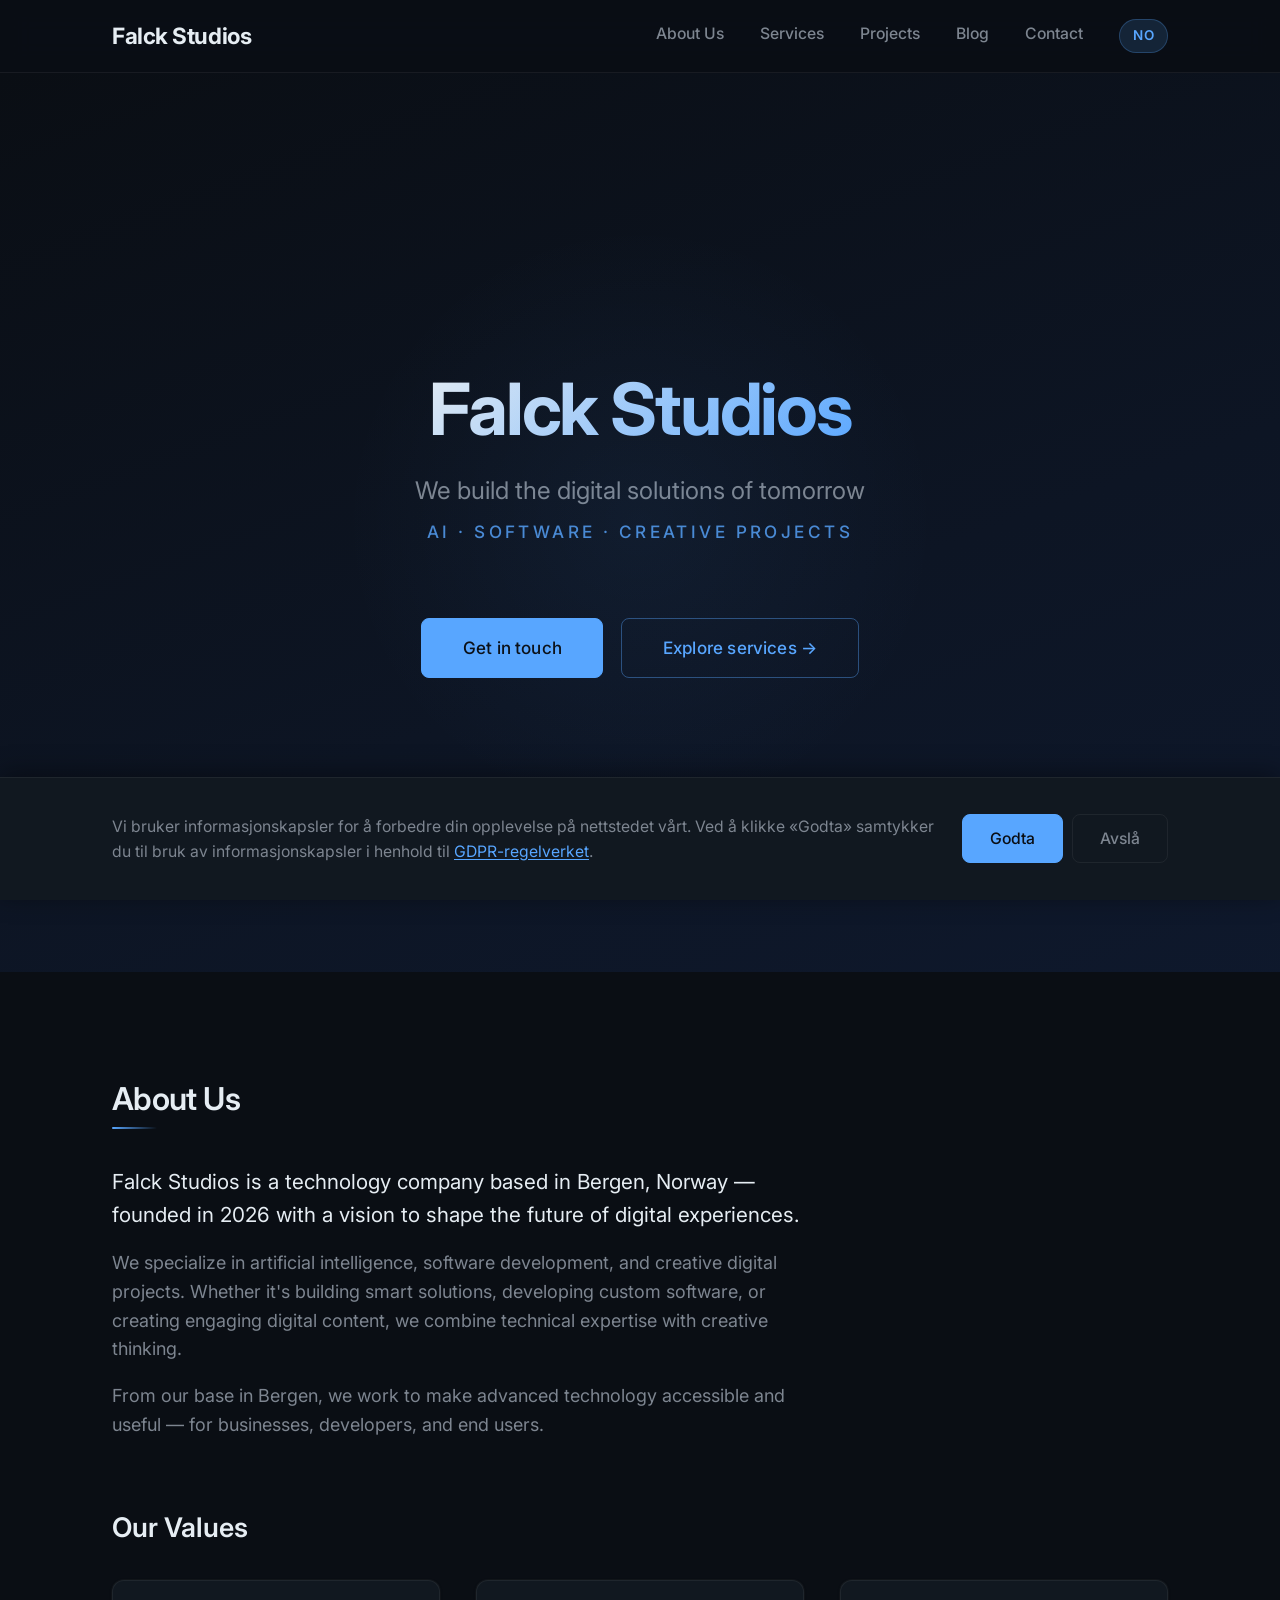
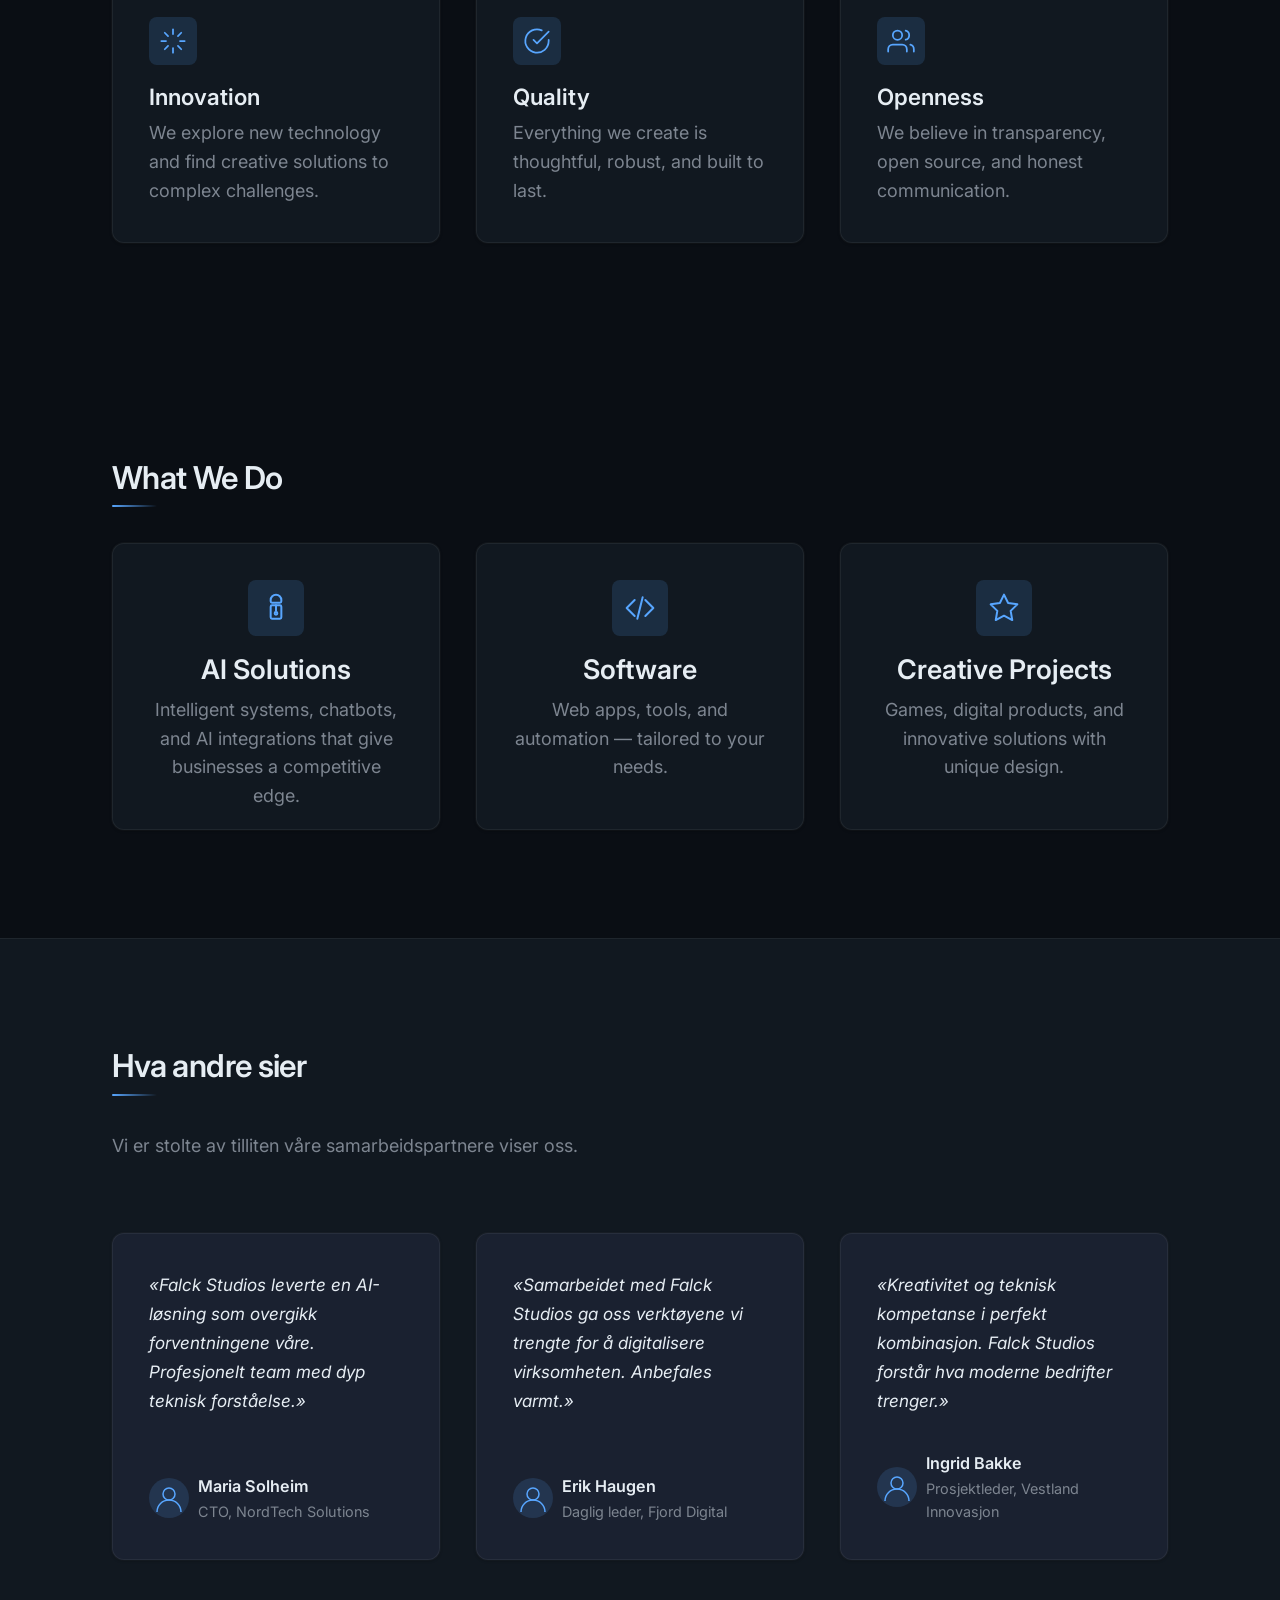
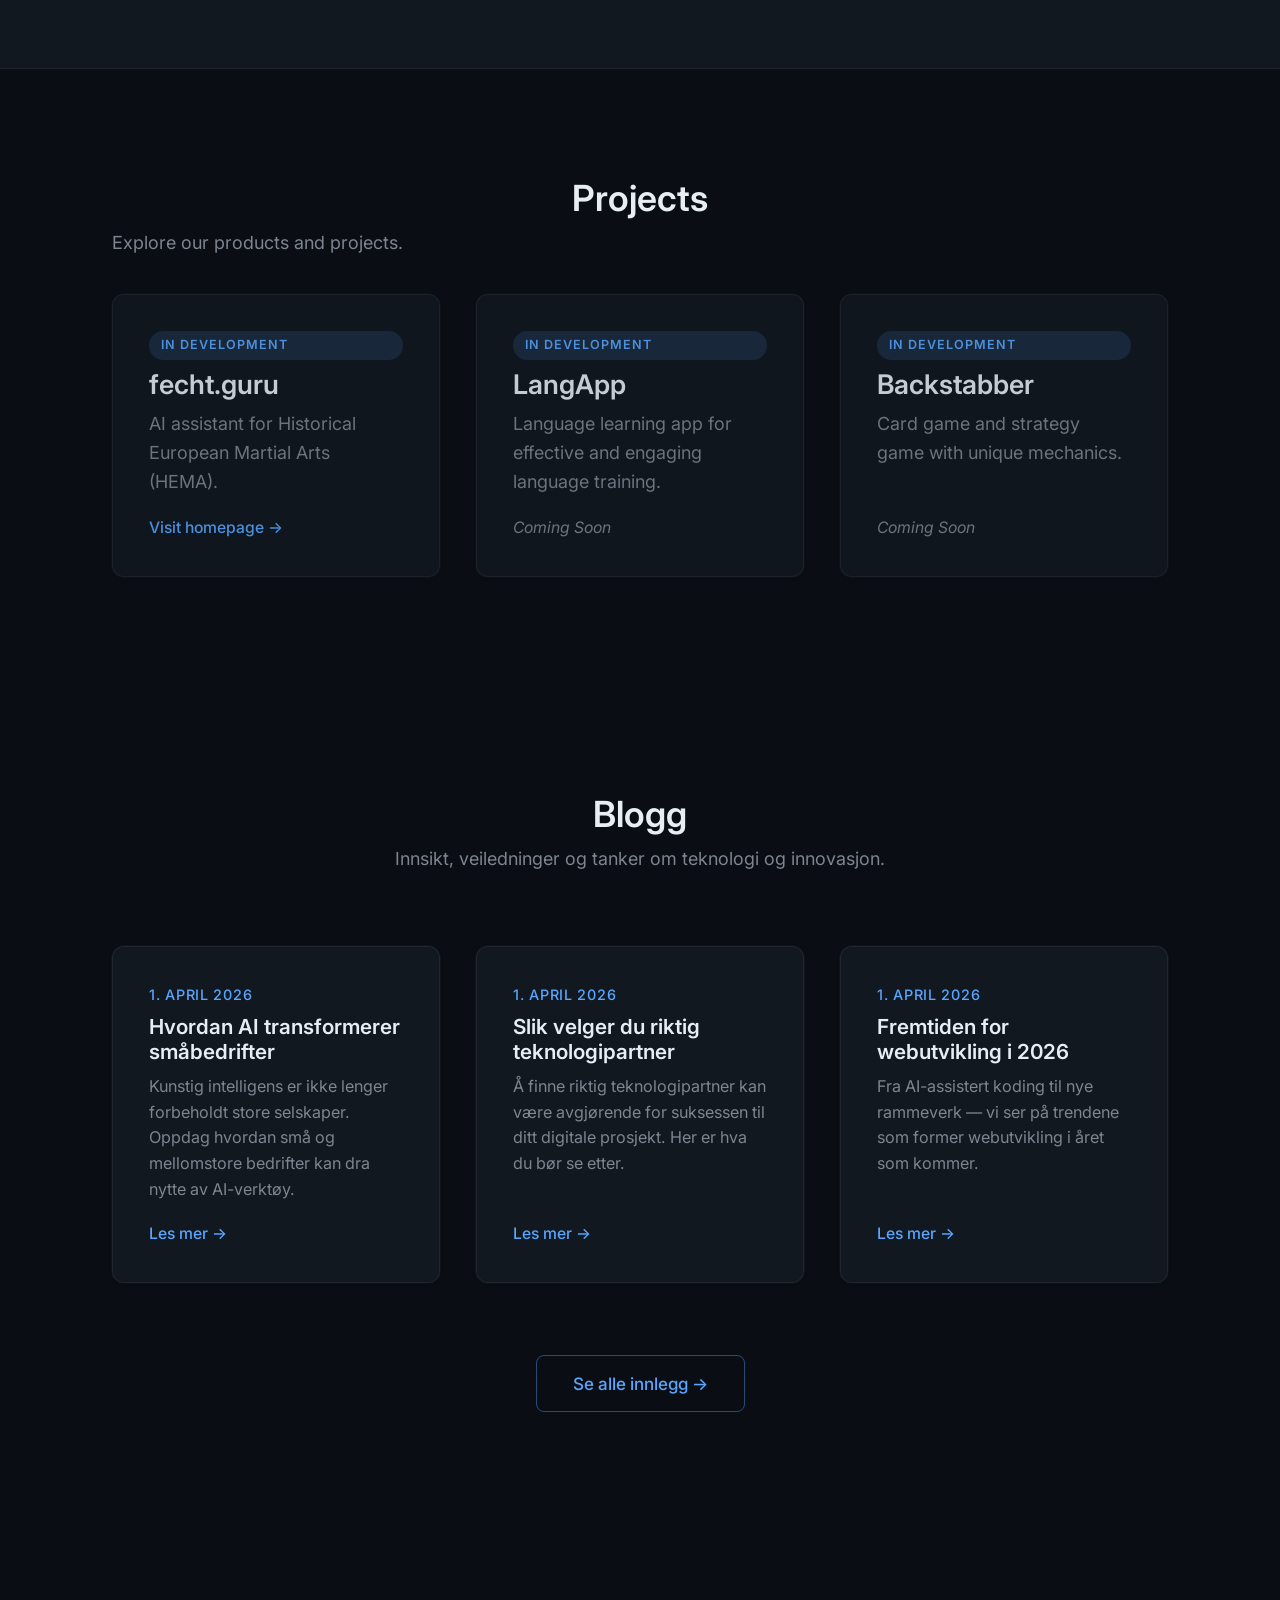
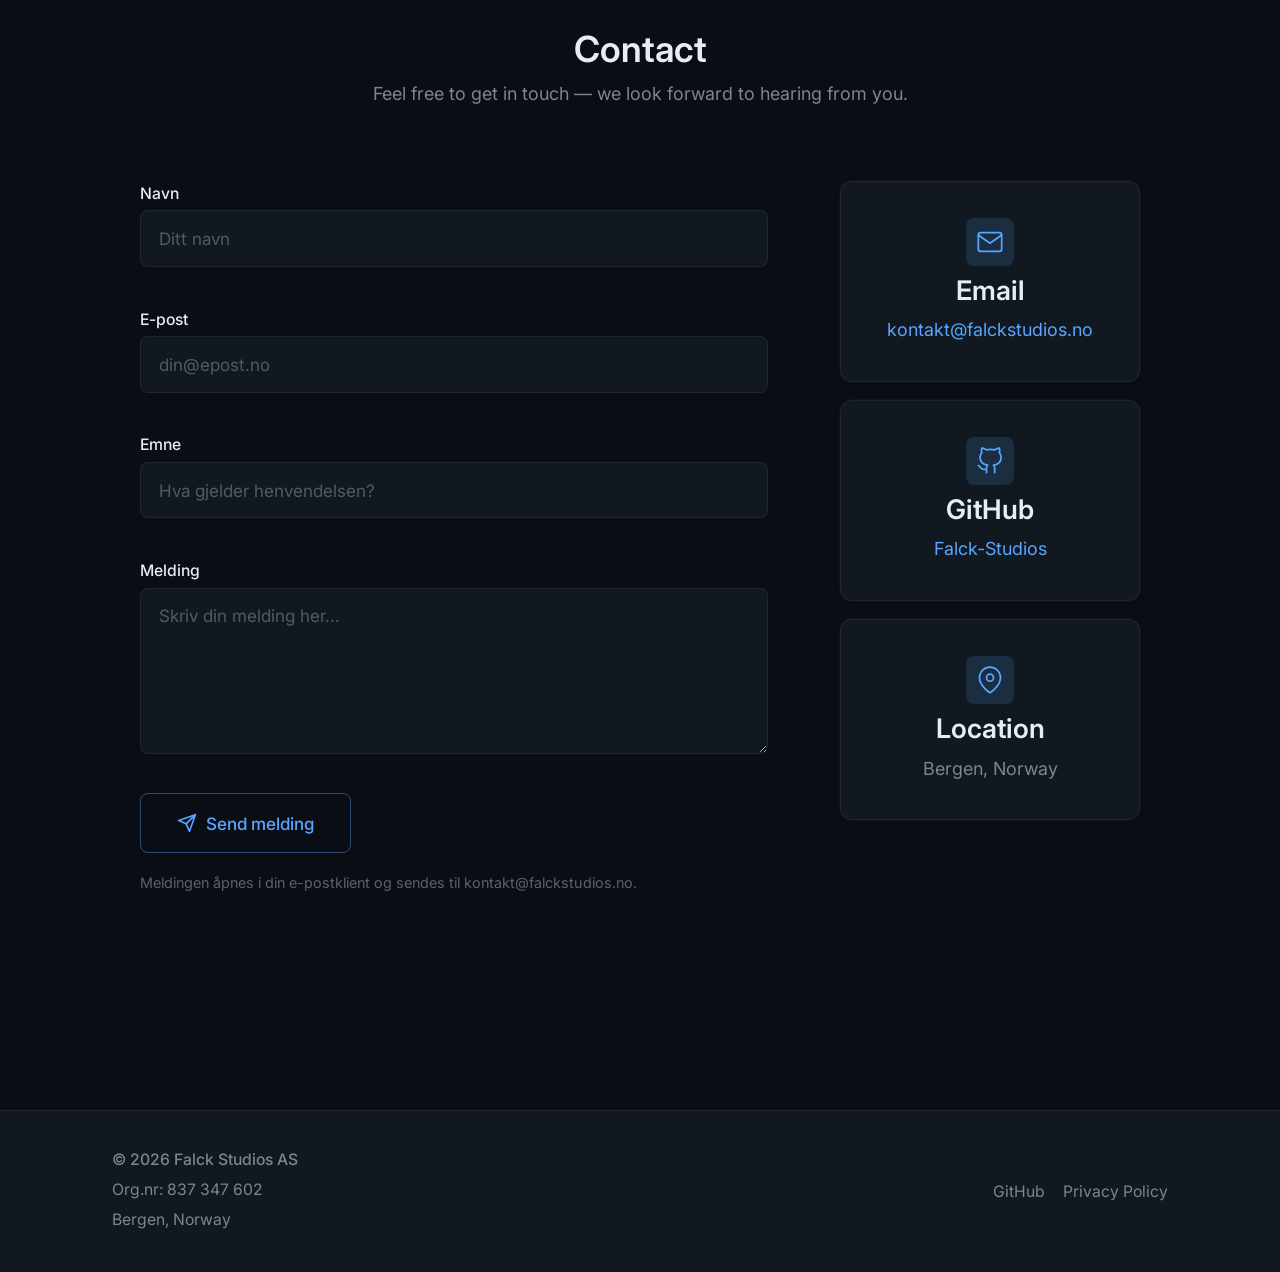
==== index.html @ 80531698 "Merge pull request #42 from Falck-Studios/feature/issue-25-project-homepage-links feat: add homepage" ====
<!DOCTYPE html>
<html lang="nb">
<head>
  <meta charset="UTF-8">
  <meta name="viewport" content="width=device-width, initial-scale=1.0">
  <title>Falck Studios — AI, Software & Kreative Løsninger</title>
  <meta name="description" content="Falck Studios leverer AI-løsninger, skreddersydd programvare og kreative digitale tjenester. Vi hjelper bedrifter med å innovere og vokse gjennom teknologi.">

  <!-- Open Graph -->
  <meta property="og:type" content="website">
  <meta property="og:title" content="Falck Studios — AI, Software & Kreative Løsninger">
  <meta property="og:description" content="Falck Studios leverer AI-løsninger, skreddersydd programvare og kreative digitale tjenester. Vi hjelper bedrifter med å innovere og vokse gjennom teknologi.">
  <meta property="og:url" content="https://falck-studios.github.io/">
  <meta property="og:image" content="https://falck-studios.github.io/images/og-image.png">
  <meta property="og:locale" content="nb_NO">
  <meta property="og:site_name" content="Falck Studios">

  <!-- Twitter Card -->
  <meta name="twitter:card" content="summary_large_image">
  <meta name="twitter:title" content="Falck Studios — AI, Software & Kreative Løsninger">
  <meta name="twitter:description" content="Falck Studios leverer AI-løsninger, skreddersydd programvare og kreative digitale tjenester.">
  <meta name="twitter:image" content="https://falck-studios.github.io/images/og-image.png">

  <!-- Canonical URL -->
  <link rel="canonical" href="https://falck-studios.github.io/">

  <!-- Theme Color -->
  <meta name="theme-color" content="#0a0e14">

  <!-- Favicon -->
  <link rel="icon" href="images/favicon.svg" type="image/svg+xml">

  <!-- Google Fonts — Inter (non-render-blocking) -->
  <link rel="preconnect" href="https://fonts.googleapis.com">
  <link rel="preconnect" href="https://fonts.gstatic.com" crossorigin>
  <link rel="preload" as="style" href="https://fonts.googleapis.com/css2?family=Inter:wght@400;500;600;700&display=swap">
  <link href="https://fonts.googleapis.com/css2?family=Inter:wght@400;500;600;700&display=swap" rel="stylesheet" media="print" onload="this.media='all'">
  <noscript><link href="https://fonts.googleapis.com/css2?family=Inter:wght@400;500;600;700&display=swap" rel="stylesheet"></noscript>

  <!-- Stylesheet -->
  <link rel="stylesheet" href="css/style.css">

  <!-- Structured Data (JSON-LD) -->
  <script type="application/ld+json">
  {
    "@context": "https://schema.org",
    "@type": "Organization",
    "name": "Falck Studios",
    "url": "https://falck-studios.github.io/",
    "logo": "https://falck-studios.github.io/images/favicon.svg",
    "description": "Falck Studios leverer AI-løsninger, skreddersydd programvare og kreative digitale tjenester.",
    "sameAs": [
      "https://github.com/Falck-Studios"
    ]
  }
  </script>
</head>
<body>

  <header class="site-header" id="site-header">
    <nav class="container nav" aria-label="Hovednavigasjon">
      <a href="#" class="nav__logo">Falck Studios</a>

      <button
        class="nav__toggle"
        id="nav-toggle"
        aria-expanded="false"
        aria-controls="nav-menu"
        aria-label="Åpne meny"
        data-i18n-aria="nav.toggleOpen"
      >
        <span class="nav__toggle-bar"></span>
        <span class="nav__toggle-bar"></span>
        <span class="nav__toggle-bar"></span>
      </button>

      <ul class="nav__menu" id="nav-menu" role="list">
        <li><a href="#om-oss" class="nav__link" data-i18n="nav.about">Om Oss</a></li>
        <li><a href="#tjenester" class="nav__link" data-i18n="nav.services">Tjenester</a></li>
        <li><a href="#prosjekter" class="nav__link" data-i18n="nav.projects">Prosjekter</a></li>
        <li><a href="#blogg" class="nav__link" data-i18n="nav.blog">Blogg</a></li>
        <li><a href="#kontakt" class="nav__link" data-i18n="nav.contact">Kontakt</a></li>
        <li>
          <button id="lang-toggle" class="lang-toggle" type="button" aria-label="Switch to English">EN</button>
        </li>
      </ul>
    </nav>
  </header>

  <main>
    <section id="hero" class="hero">
      <div class="hero__content">
        <h1 class="hero__title">Falck Studios</h1>
        <p class="hero__tagline" data-i18n="hero.tagline">Vi bygger fremtidens digitale løsninger</p>
        <p class="hero__subtitle" data-i18n="hero.subtitle">AI · Software · Kreative Prosjekter</p>
        <div class="hero__actions">
          <a href="#kontakt" class="hero__cta hero__cta--primary" data-i18n="hero.ctaPrimary">Ta kontakt</a>
          <a href="#tjenester" class="hero__cta hero__cta--secondary" data-i18n="hero.ctaSecondary">Utforsk tjenester →</a>
        </div>
      </div>
    </section>

    <section id="content">
      <section id="om-oss" class="om-oss">
        <div class="container">
          <h2 class="section-heading" data-i18n="about.heading">Om Oss</h2>

          <div class="om-oss__intro">
            <p class="om-oss__lead" data-i18n="about.lead">
              Falck Studios er et teknologiselskap basert i Bergen, Norge — grunnlagt i 2026 med
              en visjon om å forme fremtidens digitale opplevelser.
            </p>
            <p data-i18n="about.p1">
              Vi spesialiserer oss innen kunstig intelligens, programvareutvikling og kreative
              digitale prosjekter. Enten det handler om å bygge smarte løsninger, utvikle
              skreddersydd programvare eller skape engasjerende digitalt innhold, kombinerer vi
              teknisk ekspertise med kreativ tenkning.
            </p>
            <p data-i18n="about.p2">
              Fra vår base i Bergen jobber vi med å gjøre avansert teknologi tilgjengelig og
              nyttig — for bedrifter, utviklere og sluttbrukere.
            </p>
          </div>

          <div class="om-oss__values">
            <h3 class="om-oss__values-heading" data-i18n="about.valuesHeading">Våre Verdier</h3>
            <div class="om-oss__values-grid">
              <div class="value-card">
                <div class="value-card__icon" aria-hidden="true">
                  <svg width="28" height="28" viewBox="0 0 24 24" fill="none" stroke="currentColor" stroke-width="1.5" stroke-linecap="round" stroke-linejoin="round"><line x1="12" y1="2" x2="12" y2="6"/><line x1="12" y1="18" x2="12" y2="22"/><line x1="4.93" y1="4.93" x2="7.76" y2="7.76"/><line x1="16.24" y1="16.24" x2="19.07" y2="19.07"/><line x1="2" y1="12" x2="6" y2="12"/><line x1="18" y1="12" x2="22" y2="12"/><line x1="4.93" y1="19.07" x2="7.76" y2="16.24"/><line x1="16.24" y1="7.76" x2="19.07" y2="4.93"/></svg>
                </div>
                <h4 class="value-card__title" data-i18n="about.value1.title">Innovasjon</h4>
                <p class="value-card__text" data-i18n="about.value1.text">
                  Vi utforsker ny teknologi og finner kreative løsninger på komplekse utfordringer.
                </p>
              </div>
              <div class="value-card">
                <div class="value-card__icon" aria-hidden="true">
                  <svg width="28" height="28" viewBox="0 0 24 24" fill="none" stroke="currentColor" stroke-width="1.5" stroke-linecap="round" stroke-linejoin="round"><path d="M22 11.08V12a10 10 0 1 1-5.93-9.14"/><polyline points="22 4 12 14.01 9 11.01"/></svg>
                </div>
                <h4 class="value-card__title" data-i18n="about.value2.title">Kvalitet</h4>
                <p class="value-card__text" data-i18n="about.value2.text">
                  Alt vi lager skal være gjennomtenkt, robust og bygget for å vare.
                </p>
              </div>
              <div class="value-card">
                <div class="value-card__icon" aria-hidden="true">
                  <svg width="28" height="28" viewBox="0 0 24 24" fill="none" stroke="currentColor" stroke-width="1.5" stroke-linecap="round" stroke-linejoin="round"><path d="M17 21v-2a4 4 0 0 0-4-4H5a4 4 0 0 0-4 4v2"/><circle cx="9" cy="7" r="4"/><path d="M23 21v-2a4 4 0 0 0-3-3.87"/><path d="M16 3.13a4 4 0 0 1 0 7.75"/></svg>
                </div>
                <h4 class="value-card__title" data-i18n="about.value3.title">Åpenhet</h4>
                <p class="value-card__text" data-i18n="about.value3.text">
                  Vi tror på transparens, åpen kildekode og ærlig kommunikasjon.
                </p>
              </div>
            </div>
          </div>
        </div>
      </section>

      <section id="tjenester" class="services">
        <div class="container">
          <h2 class="section-heading" data-i18n="services.heading">Hva vi gjør</h2>
          <div class="services-grid">
            <div class="service-card">
              <div class="service-icon" aria-hidden="true">
                <svg width="32" height="32" viewBox="0 0 24 24" fill="none" stroke="currentColor" stroke-width="1.5" stroke-linecap="round" stroke-linejoin="round"><path d="M12 2a4 4 0 0 1 4 4v1a1 1 0 0 1-1 1H9a1 1 0 0 1-1-1V6a4 4 0 0 1 4-4z"/><rect x="8" y="10" width="8" height="10" rx="1"/><line x1="12" y1="10" x2="12" y2="14"/><circle cx="12" cy="16" r="1"/></svg>
              </div>
              <h3 data-i18n="services.ai.title">AI-løsninger</h3>
              <p data-i18n="services.ai.desc">Intelligente systemer, chatboter og AI-integrasjoner som gir virksomheter et forsprang.</p>
            </div>
            <div class="service-card">
              <div class="service-icon" aria-hidden="true">
                <svg width="32" height="32" viewBox="0 0 24 24" fill="none" stroke="currentColor" stroke-width="1.5" stroke-linecap="round" stroke-linejoin="round"><polyline points="16 18 22 12 16 6"/><polyline points="8 6 2 12 8 18"/><line x1="14" y1="4" x2="10" y2="20"/></svg>
              </div>
              <h3 data-i18n="services.software.title">Programvare</h3>
              <p data-i18n="services.software.desc">Webapper, verktøy og automatisering — skreddersydd for dine behov.</p>
            </div>
            <div class="service-card">
              <div class="service-icon" aria-hidden="true">
                <svg width="32" height="32" viewBox="0 0 24 24" fill="none" stroke="currentColor" stroke-width="1.5" stroke-linecap="round" stroke-linejoin="round"><polygon points="12 2 15.09 8.26 22 9.27 17 14.14 18.18 21.02 12 17.77 5.82 21.02 7 14.14 2 9.27 8.91 8.26 12 2"/></svg>
              </div>
              <h3 data-i18n="services.creative.title">Kreative prosjekter</h3>
              <p data-i18n="services.creative.desc">Spill, digitale produkter og innovative løsninger med unikt design.</p>
            </div>
          </div>
        </div>
      </section>

      <section id="sosialbevis" class="social-proof" aria-labelledby="sosialbevis-heading">
        <div class="container">
          <h2 id="sosialbevis-heading" class="section-heading">Hva andre sier</h2>
          <p class="social-proof__subtitle">Vi er stolte av tilliten våre samarbeidspartnere viser oss.</p>

          <div class="testimonials-grid">
            <blockquote class="testimonial-card">
              <p class="testimonial-card__text">
                &laquo;Falck Studios leverte en AI-løsning som overgikk forventningene våre. Profesjonelt team med dyp teknisk forståelse.&raquo;
              </p>
              <footer class="testimonial-card__footer">
                <div class="testimonial-card__avatar" aria-hidden="true">
                  <svg width="40" height="40" viewBox="0 0 40 40" fill="none"><circle cx="20" cy="20" r="20" fill="rgba(88,166,255,0.15)"/><circle cx="20" cy="16" r="6" stroke="currentColor" stroke-width="1.5" fill="none"/><path d="M8 34c0-6.627 5.373-12 12-12s12 5.373 12 12" stroke="currentColor" stroke-width="1.5" fill="none"/></svg>
                </div>
                <div>
                  <cite class="testimonial-card__name">Maria Solheim</cite>
                  <span class="testimonial-card__role">CTO, NordTech Solutions</span>
                </div>
              </footer>
            </blockquote>

            <blockquote class="testimonial-card">
              <p class="testimonial-card__text">
                &laquo;Samarbeidet med Falck Studios ga oss verktøyene vi trengte for å digitalisere virksomheten. Anbefales varmt.&raquo;
              </p>
              <footer class="testimonial-card__footer">
                <div class="testimonial-card__avatar" aria-hidden="true">
                  <svg width="40" height="40" viewBox="0 0 40 40" fill="none"><circle cx="20" cy="20" r="20" fill="rgba(88,166,255,0.15)"/><circle cx="20" cy="16" r="6" stroke="currentColor" stroke-width="1.5" fill="none"/><path d="M8 34c0-6.627 5.373-12 12-12s12 5.373 12 12" stroke="currentColor" stroke-width="1.5" fill="none"/></svg>
                </div>
                <div>
                  <cite class="testimonial-card__name">Erik Haugen</cite>
                  <span class="testimonial-card__role">Daglig leder, Fjord Digital</span>
                </div>
              </footer>
            </blockquote>

            <blockquote class="testimonial-card">
              <p class="testimonial-card__text">
                &laquo;Kreativitet og teknisk kompetanse i perfekt kombinasjon. Falck Studios forstår hva moderne bedrifter trenger.&raquo;
              </p>
              <footer class="testimonial-card__footer">
                <div class="testimonial-card__avatar" aria-hidden="true">
                  <svg width="40" height="40" viewBox="0 0 40 40" fill="none"><circle cx="20" cy="20" r="20" fill="rgba(88,166,255,0.15)"/><circle cx="20" cy="16" r="6" stroke="currentColor" stroke-width="1.5" fill="none"/><path d="M8 34c0-6.627 5.373-12 12-12s12 5.373 12 12" stroke="currentColor" stroke-width="1.5" fill="none"/></svg>
                </div>
                <div>
                  <cite class="testimonial-card__name">Ingrid Bakke</cite>
                  <span class="testimonial-card__role">Prosjektleder, Vestland Innovasjon</span>
                </div>
              </footer>
            </blockquote>
          </div>
        </div>
      </section>

      <section id="prosjekter" class="section" aria-labelledby="prosjekter-heading">
        <div class="container">
          <h2 id="prosjekter-heading" class="section__title" data-i18n="projects.heading">Prosjekter</h2>
          <p class="section__subtitle" data-i18n="projects.subtitle">Utforsk produktene og prosjektene våre.</p>

          <div class="project-grid">
            <a href="https://fecht.guru" target="_blank" rel="noopener noreferrer" class="project-card project-card--wip">
              <span class="project-card__badge" data-i18n="projects.badge.wip">Under utvikling</span>
              <h3 class="project-card__name">fecht.guru</h3>
              <p class="project-card__desc" data-i18n="projects.fecht.desc">AI-assistent for historisk europeisk kampsport (HEMA).</p>
              <span class="project-card__link" data-i18n="projects.visitHomepage">Besøk hjemmeside →</span>
            </a>

            <div class="project-card project-card--wip">
              <span class="project-card__badge" data-i18n="projects.badge.wip">Under utvikling</span>
              <h3 class="project-card__name">LangApp</h3>
              <p class="project-card__desc" data-i18n="projects.langapp.desc">Språklæringsapp for effektiv og engasjerende språktrening.</p>
              <span class="project-card__status" data-i18n="projects.status.soon">Kommer snart</span>
            </div>

            <div class="project-card project-card--wip">
              <span class="project-card__badge" data-i18n="projects.badge.wip">Under utvikling</span>
              <h3 class="project-card__name">Backstabber</h3>
              <p class="project-card__desc" data-i18n="projects.backstabber.desc">Kortspill og strategispill med unike mekanikker.</p>
              <span class="project-card__status" data-i18n="projects.status.soon">Kommer snart</span>
            </div>
          </div>
        </div>
      </section>

      <section id="blogg" class="section blogg" aria-labelledby="blogg-heading">
        <div class="container">
          <h2 id="blogg-heading">Blogg</h2>
          <p class="section-subtitle">Innsikt, veiledninger og tanker om teknologi og innovasjon.</p>

          <div class="blog-grid">
            <a href="blog/ai-transformerer-smabedrifter.html" class="blog-card">
              <span class="blog-card__date">1. april 2026</span>
              <h3 class="blog-card__title">Hvordan AI transformerer småbedrifter</h3>
              <p class="blog-card__excerpt">Kunstig intelligens er ikke lenger forbeholdt store selskaper. Oppdag hvordan små og mellomstore bedrifter kan dra nytte av AI-verktøy.</p>
              <span class="blog-card__read-more">Les mer →</span>
            </a>

            <a href="blog/velge-riktig-teknologipartner.html" class="blog-card">
              <span class="blog-card__date">1. april 2026</span>
              <h3 class="blog-card__title">Slik velger du riktig teknologipartner</h3>
              <p class="blog-card__excerpt">Å finne riktig teknologipartner kan være avgjørende for suksessen til ditt digitale prosjekt. Her er hva du bør se etter.</p>
              <span class="blog-card__read-more">Les mer →</span>
            </a>

            <a href="blog/fremtiden-for-webutvikling.html" class="blog-card">
              <span class="blog-card__date">1. april 2026</span>
              <h3 class="blog-card__title">Fremtiden for webutvikling i 2026</h3>
              <p class="blog-card__excerpt">Fra AI-assistert koding til nye rammeverk — vi ser på trendene som former webutvikling i året som kommer.</p>
              <span class="blog-card__read-more">Les mer →</span>
            </a>
          </div>

          <div class="blog-cta">
            <a href="blog/" class="blog-cta__link">Se alle innlegg →</a>
          </div>
        </div>
      </section>

      <section id="kontakt" class="section kontakt" aria-labelledby="kontakt-heading">
        <div class="container">
          <h2 id="kontakt-heading" data-i18n="contact.heading">Kontakt</h2>
          <p class="section-subtitle" data-i18n="contact.subtitle">Ta gjerne kontakt med oss — vi ser frem til å høre fra deg.</p>

          <div class="contact-layout">
            <form id="contact-form" class="contact-form" novalidate>
              <div class="contact-form__group">
                <label for="contact-name" class="contact-form__label">Navn</label>
                <input type="text" id="contact-name" name="name" class="contact-form__input" required autocomplete="name" placeholder="Ditt navn">
                <span class="contact-form__error" aria-live="polite"></span>
              </div>


              <div class="contact-form__group">
                <label for="contact-email" class="contact-form__label">E-post</label>
                <input type="email" id="contact-email" name="email" class="contact-form__input" required autocomplete="email" placeholder="din@epost.no">
                <span class="contact-form__error" aria-live="polite"></span>
              </div>


              <div class="contact-form__group">
                <label for="contact-subject" class="contact-form__label">Emne</label>
                <input type="text" id="contact-subject" name="subject" class="contact-form__input" placeholder="Hva gjelder henvendelsen?">
                <span class="contact-form__error" aria-live="polite"></span>
              </div>

              <div class="contact-form__group">
                <label for="contact-message" class="contact-form__label">Melding</label>
                <textarea id="contact-message" name="message" class="contact-form__input contact-form__textarea" required rows="5" placeholder="Skriv din melding her..."></textarea>
                <span class="contact-form__error" aria-live="polite"></span>
              </div>

              <button type="submit" class="contact-form__submit">
                <svg width="20" height="20" viewBox="0 0 24 24" fill="none" stroke="currentColor" stroke-width="2" stroke-linecap="round" stroke-linejoin="round" aria-hidden="true"><line x1="22" y1="2" x2="11" y2="13"/><polygon points="22 2 15 22 11 13 2 9 22 2"/></svg>
                Send melding
              </button>

              <p class="contact-form__note">Meldingen åpnes i din e-postklient og sendes til kontakt@falckstudios.no.</p>
            </form>

            <div class="contact-info">
              <div class="contact-card">
                <div class="contact-icon" aria-hidden="true">
                  <svg width="28" height="28" viewBox="0 0 24 24" fill="none" stroke="currentColor" stroke-width="1.5" stroke-linecap="round" stroke-linejoin="round"><path d="M4 4h16c1.1 0 2 .9 2 2v12c0 1.1-.9 2-2 2H4c-1.1 0-2-.9-2-2V6c0-1.1.9-2 2-2z"/><polyline points="22,6 12,13 2,6"/></svg>
                </div>
                <h3 data-i18n="contact.email">E-post</h3>
                <a href="mailto:kontakt@falckstudios.no">kontakt@falckstudios.no</a>
              </div>

              <div class="contact-card">
                <div class="contact-icon" aria-hidden="true">
                  <svg width="28" height="28" viewBox="0 0 24 24" fill="none" stroke="currentColor" stroke-width="1.5" stroke-linecap="round" stroke-linejoin="round"><path d="M9 19c-5 1.5-5-2.5-7-3m14 6v-3.87a3.37 3.37 0 0 0-.94-2.61c3.14-.35 6.44-1.54 6.44-7A5.44 5.44 0 0 0 20 4.77 5.07 5.07 0 0 0 19.91 1S18.73.65 16 2.48a13.38 13.38 0 0 0-7 0C6.27.65 5.09 1 5.09 1A5.07 5.07 0 0 0 5 4.77a5.44 5.44 0 0 0-1.5 3.78c0 5.42 3.3 6.61 6.44 7A3.37 3.37 0 0 0 9 18.13V22"/></svg>
                </div>
                <h3 data-i18n="contact.github">GitHub</h3>
                <a href="https://github.com/Falck-Studios" target="_blank" rel="noopener noreferrer">Falck-Studios</a>
              </div>

              <div class="contact-card">
                <div class="contact-icon" aria-hidden="true">
                  <svg width="28" height="28" viewBox="0 0 24 24" fill="none" stroke="currentColor" stroke-width="1.5" stroke-linecap="round" stroke-linejoin="round"><path d="M21 10c0 7-9 13-9 13s-9-6-9-13a9 9 0 0 1 18 0z"/><circle cx="12" cy="10" r="3"/></svg>
                </div>
                <h3 data-i18n="contact.location">Lokasjon</h3>
                <p class="contact-location" data-i18n="contact.locationValue">Bergen, Norge</p>
              </div>

            </div>
          </div>
        </div>
      </section>
    </section>
  </main>

  <footer class="site-footer">
    <div class="container">
      <div class="footer-content">
        <div class="footer-company">
          <p class="footer-name">&copy; 2026 Falck Studios AS</p>
          <p class="footer-org">Org.nr: 837 347 602</p>
          <p class="footer-location">Bergen, Norway</p>
        </div>
        <div class="footer-links">
          <a href="https://github.com/Falck-Studios" target="_blank" rel="noopener noreferrer">GitHub</a>
          <a href="/personvern.html" data-i18n="footer.privacy">Personvernerklæring</a>
        </div>
      </div>
    </div>
  </footer>

  <!-- Cookie Consent Banner -->
  <div id="cookie-consent" class="cookie-consent" role="dialog" aria-label="Informasjonskapsler" aria-hidden="true">
    <div class="cookie-consent__content">
      <p class="cookie-consent__text">
        Vi bruker informasjonskapsler for å forbedre din opplevelse på nettstedet vårt.
        Ved å klikke «Godta» samtykker du til bruk av informasjonskapsler i henhold til
        <a href="https://www.datatilsynet.no/rettigheter-og-plikter/virksomhetenes-plikter/informasjonskapsler-cookies/" target="_blank" rel="noopener noreferrer">GDPR-regelverket</a>.
      </p>
      <div class="cookie-consent__actions">
        <button id="cookie-accept" class="cookie-consent__btn cookie-consent__btn--accept">Godta</button>
        <button id="cookie-decline" class="cookie-consent__btn cookie-consent__btn--decline">Avslå</button>
      </div>
    </div>
  </div>

  <script src="js/i18n.js"></script>
  <script src="js/main.js"></script>
</body>
</html>
---- css/style.css ----
/* ==========================================================================
   Design System — CSS Custom Properties
   ========================================================================== */

:root {
  /* Color palette (dark theme — refined) */
  --color-bg-primary: #0a0e14;
  --color-bg-secondary: #111820;
  --color-bg-tertiary: #1a2130;
  --color-border: rgba(255, 255, 255, 0.06);
  --color-border-hover: rgba(88, 166, 255, 0.3);
  --color-text-primary: #e6edf3;
  --color-text-secondary: #7d8590;
  --color-accent: #58a6ff;
  --color-accent-hover: #79b8ff;
  --color-accent-glow: rgba(88, 166, 255, 0.15);

  /* Typography */
  --font-family: 'Inter', -apple-system, BlinkMacSystemFont, 'Segoe UI', Roboto,
    Oxygen, Ubuntu, Cantarell, 'Helvetica Neue', sans-serif;
  --font-size-base: 16px;
  --line-height-base: 1.6;

  /* Layout */
  --max-width: 1200px;
  --spacing-xs: 0.25rem;
  --spacing-sm: 0.5rem;
  --spacing-md: 1rem;
  --spacing-lg: 2rem;
  --spacing-xl: 4rem;
  --spacing-2xl: 6rem;

  /* Effects */
  --radius-sm: 8px;
  --radius-md: 12px;
  --radius-lg: 16px;
  --shadow-card: 0 1px 3px rgba(0, 0, 0, 0.3), 0 0 0 1px rgba(255, 255, 255, 0.03);
  --shadow-card-hover: 0 8px 32px rgba(0, 0, 0, 0.4), 0 0 0 1px rgba(88, 166, 255, 0.15);
}

@media (min-width: 768px) {
  :root {
    --font-size-base: 18px;
  }
}

/* ==========================================================================
   CSS Reset / Normalize
   ========================================================================== */

*,
*::before,
*::after {
  box-sizing: border-box;
  margin: 0;
  padding: 0;
}

html {
  font-size: var(--font-size-base);
  -webkit-text-size-adjust: 100%;
  scroll-behavior: smooth;
}

body {
  font-family: var(--font-family);
  line-height: var(--line-height-base);
  color: var(--color-text-primary);
  background-color: var(--color-bg-primary);
  -webkit-font-smoothing: antialiased;
  -moz-osx-font-smoothing: grayscale;
  overflow-x: hidden;
}

img,
picture,
video,
canvas,
svg {
  display: block;
  max-width: 100%;
}

input,
button,
textarea,
select {
  font: inherit;
}

a {
  color: var(--color-accent);
  text-decoration: none;
}

a:hover {
  color: var(--color-accent-hover);
}

/* Keyboard focus indicator */
a:focus-visible,
button:focus-visible {
  outline: 2px solid var(--color-accent);
  outline-offset: 2px;
  border-radius: 2px;
}

ul,
ol {
  list-style: none;
}

/* ==========================================================================
   Base Typography
   ========================================================================== */

h1, h2, h3, h4, h5, h6 {
  line-height: 1.2;
  font-weight: 600;
  color: var(--color-text-primary);
}

h1 { font-size: 2.5rem; }
h2 { font-size: 2rem; }
h3 { font-size: 1.5rem; }
h4 { font-size: 1.25rem; }

p {
  color: var(--color-text-secondary);
  margin-bottom: var(--spacing-md);
}

/* ==========================================================================
   Layout
   ========================================================================== */

.container {
  width: 100%;
  max-width: var(--max-width);
  margin-inline: auto;
  padding-inline: var(--spacing-md);
}

/* ==========================================================================
   Navigation
   ========================================================================== */

.site-header {
  position: fixed;
  top: 0;
  left: 0;
  width: 100%;
  z-index: 1000;
  background-color: rgba(10, 14, 20, 0.8);
  backdrop-filter: blur(16px) saturate(180%);
  -webkit-backdrop-filter: blur(16px) saturate(180%);
  border-bottom: 1px solid var(--color-border);
}

.nav {
  display: flex;
  align-items: center;
  justify-content: space-between;
  height: 4rem;
}

.nav__logo {
  font-size: 1.25rem;
  font-weight: 700;
  color: var(--color-text-primary);
  letter-spacing: -0.02em;
  white-space: nowrap;
}

.nav__logo:hover {
  color: var(--color-accent);
}

.nav__menu {
  display: flex;
  gap: var(--spacing-lg);
}

.nav__link {
  color: var(--color-text-secondary);
  font-size: 0.875rem;
  font-weight: 500;
  transition: color 0.2s ease;
}

.nav__link:hover,
.nav__link--active {
  color: var(--color-accent);
}

/* Hamburger toggle */
.nav__toggle {
  display: none;
  flex-direction: column;
  justify-content: center;
  gap: 5px;
  width: 2rem;
  height: 2rem;
  background: none;
  border: none;
  cursor: pointer;
  padding: 0;
}

/* Language toggle */
.lang-toggle {
  display: inline-flex;
  align-items: center;
  justify-content: center;
  padding: 0.3rem 0.7rem;
  font-size: 0.75rem;
  font-weight: 600;
  letter-spacing: 0.05em;
  color: var(--color-accent);
  background: var(--color-accent-glow);
  border: 1px solid rgba(88, 166, 255, 0.25);
  border-radius: 100px;
  cursor: pointer;
  transition: background-color 0.2s ease, border-color 0.2s ease, color 0.2s ease;
}

.lang-toggle:hover {
  background-color: var(--color-accent);
  color: var(--color-bg-primary);
  border-color: var(--color-accent);
}

.nav__toggle-bar {
  display: block;
  width: 100%;
  height: 2px;
  background-color: var(--color-text-primary);
  border-radius: 2px;
  transition: transform 0.3s ease, opacity 0.3s ease;
}

/* Animated hamburger → X */
.nav__toggle[aria-expanded="true"] .nav__toggle-bar:nth-child(1) {
  transform: translateY(7px) rotate(45deg);
}

.nav__toggle[aria-expanded="true"] .nav__toggle-bar:nth-child(2) {
  opacity: 0;
}

.nav__toggle[aria-expanded="true"] .nav__toggle-bar:nth-child(3) {
  transform: translateY(-7px) rotate(-45deg);
}

/* Mobile nav */
@media (max-width: 767px) {
  .nav__toggle {
    display: flex;
  }

  .nav__menu {
    position: fixed;
    top: 4rem;
    left: 0;
    width: 100%;
    flex-direction: column;
    gap: 0;
    background-color: rgba(10, 14, 20, 0.95);
    backdrop-filter: blur(16px) saturate(180%);
    -webkit-backdrop-filter: blur(16px) saturate(180%);
    border-bottom: 1px solid var(--color-border);
    max-height: 0;
    overflow: hidden;
    transition: max-height 0.35s ease;
  }

  .nav__menu--open {
    max-height: 20rem;
  }

  .nav__link {
    display: block;
    padding: var(--spacing-md) var(--spacing-lg);
    font-size: 1rem;
    border-bottom: 1px solid var(--color-border);
  }

  .lang-toggle {
    margin: var(--spacing-md) var(--spacing-lg);
  }
}

/* Offset main content below fixed header */
main {
  padding-top: 4rem;
}

/* ==========================================================================
   Responsive Breakpoints (mobile-first)
   ========================================================================== */

/* Small devices (480px and up) */
@media (min-width: 480px) {
  .container {
    padding-inline: var(--spacing-lg);
  }
}

/* Medium devices (768px and up) */
@media (min-width: 768px) {
  .container {
    padding-inline: var(--spacing-lg);
  }
}

/* Large devices (1024px and up) */
@media (min-width: 1024px) {
  .container {
    padding-inline: var(--spacing-xl);
  }
}

/* Extra large devices (1200px and up) */
@media (min-width: 1200px) {
  .container {
    padding-inline: var(--spacing-xl);
  }
}

/* ==========================================================================
   Hero Section
   ========================================================================== */

@keyframes gradient-shift {
  0% { background-position: 0% 50%; }
  50% { background-position: 100% 50%; }
  100% { background-position: 0% 50%; }
}

@keyframes fade-in-up {
  from {
    opacity: 0;
    transform: translateY(24px);
  }
  to {
    opacity: 1;
    transform: translateY(0);
  }
}

.hero {
  position: relative;
  display: flex;
  align-items: center;
  justify-content: center;
  min-height: 100vh;
  text-align: center;
  background: linear-gradient(
    160deg,
    #0a0e14 0%,
    #0d1524 20%,
    #0f1a30 40%,
    #0e162a 60%,
    #0c1220 80%,
    #0a0e14 100%
  );
  background-size: 300% 300%;
  animation: gradient-shift 15s ease infinite;
  padding: var(--spacing-lg);
  overflow: hidden;
}

.hero::before {
  content: '';
  position: absolute;
  top: 50%;
  left: 50%;
  width: 600px;
  height: 600px;
  transform: translate(-50%, -50%);
  background: radial-gradient(circle, rgba(88, 166, 255, 0.06) 0%, transparent 70%);
  pointer-events: none;
}

.hero__content {
  max-width: 720px;
  animation: fade-in-up 0.8s ease-out;
}

.hero__title {
  font-size: clamp(2.5rem, 6vw, 4rem);
  font-weight: 700;
  letter-spacing: -0.03em;
  margin-bottom: var(--spacing-md);
  background: linear-gradient(135deg, var(--color-text-primary) 0%, var(--color-accent) 100%);
  -webkit-background-clip: text;
  -webkit-text-fill-color: transparent;
  background-clip: text;
}

.hero__tagline {
  font-size: clamp(1.1rem, 2.5vw, 1.35rem);
  color: var(--color-text-secondary);
  margin-bottom: var(--spacing-sm);
  font-weight: 400;
}

.hero__subtitle {
  font-size: clamp(0.85rem, 1.8vw, 0.95rem);
  color: var(--color-accent);
  letter-spacing: 0.2em;
  text-transform: uppercase;
  font-weight: 500;
  margin-bottom: var(--spacing-xl);
  opacity: 0.8;
}

.hero__actions {
  display: flex;
  gap: 1rem;
  justify-content: center;
  flex-wrap: wrap;
}

.hero__cta {
  display: inline-block;
  padding: 0.85rem 2.25rem;
  border-radius: var(--radius-sm);
  font-weight: 500;
  font-size: 0.95rem;
  letter-spacing: 0.01em;
  transition: all 0.3s ease;
}

.hero__cta--primary {
  background-color: var(--color-accent);
  color: var(--color-bg-primary);
  border: 1px solid var(--color-accent);
}

.hero__cta--primary:hover {
  background-color: transparent;
  color: var(--color-accent);
  box-shadow: 0 4px 24px rgba(88, 166, 255, 0.25);
}

.hero__cta--secondary {
  background: transparent;
  color: var(--color-accent);
  border: 1px solid rgba(88, 166, 255, 0.4);
}

.hero__cta--secondary:hover {
  background-color: var(--color-accent);
  color: var(--color-bg-primary);
  border-color: var(--color-accent);
  box-shadow: 0 4px 24px rgba(88, 166, 255, 0.25);
}

/* ==========================================================================
   Om Oss (About) Section
   ========================================================================== */

.om-oss {
  padding-block: var(--spacing-2xl);
}

.section-heading {
  font-size: 1.75rem;
  font-weight: 600;
  margin-bottom: var(--spacing-lg);
  position: relative;
  display: inline-block;
  letter-spacing: -0.02em;
}

.section-heading::after {
  content: '';
  display: block;
  width: 2.5rem;
  height: 2px;
  background: linear-gradient(90deg, var(--color-accent), transparent);
  margin-top: var(--spacing-sm);
  border-radius: 2px;
}

.om-oss__intro {
  max-width: 720px;
  margin-bottom: var(--spacing-xl);
}

.om-oss__lead {
  font-size: 1.15rem;
  color: var(--color-text-primary);
  margin-bottom: var(--spacing-md);
}

.om-oss__values {
  margin-top: var(--spacing-lg);
}

.om-oss__values-heading {
  font-size: 1.5rem;
  margin-bottom: var(--spacing-lg);
}

.om-oss__values-grid {
  display: grid;
  grid-template-columns: 1fr;
  gap: var(--spacing-lg);
}

.value-card {
  background-color: var(--color-bg-secondary);
  border: 1px solid var(--color-border);
  border-radius: var(--radius-md);
  padding: var(--spacing-lg);
  transition: border-color 0.3s ease, box-shadow 0.3s ease, transform 0.3s ease;
  box-shadow: var(--shadow-card);
}

.value-card:hover {
  border-color: var(--color-border-hover);
  box-shadow: var(--shadow-card-hover);
  transform: translateY(-2px);
}

.value-card__icon {
  color: var(--color-accent);
  margin-bottom: var(--spacing-md);
  display: flex;
  align-items: center;
  justify-content: center;
  width: 48px;
  height: 48px;
  border-radius: var(--radius-sm);
  background: var(--color-accent-glow);
}

.value-card__title {
  margin-bottom: var(--spacing-sm);
}

.value-card__text {
  margin-bottom: 0;
}

@media (min-width: 600px) {
  .om-oss__values-grid {
    grid-template-columns: repeat(2, 1fr);
  }
}

@media (min-width: 900px) {
  .om-oss__values-grid {
    grid-template-columns: repeat(3, 1fr);
  }
}

/* ==========================================================================
   Services Section
   ========================================================================== */

.services {
  padding: var(--spacing-2xl) 0;
}

.services-grid {
  display: grid;
  grid-template-columns: 1fr;
  gap: var(--spacing-lg);
}

@media (min-width: 768px) {
  .services-grid {
    grid-template-columns: repeat(3, 1fr);
  }
}

.service-card {
  background-color: var(--color-bg-secondary);
  border: 1px solid var(--color-border);
  border-radius: var(--radius-md);
  padding: var(--spacing-lg) var(--spacing-lg) var(--spacing-md);
  text-align: center;
  transition: transform 0.3s ease, box-shadow 0.3s ease, border-color 0.3s ease;
  box-shadow: var(--shadow-card);
}

.service-card:hover {
  transform: translateY(-4px);
  box-shadow: var(--shadow-card-hover);
  border-color: var(--color-border-hover);
}

.service-icon {
  display: flex;
  align-items: center;
  justify-content: center;
  width: 56px;
  height: 56px;
  margin: 0 auto var(--spacing-md);
  border-radius: var(--radius-sm);
  background: var(--color-accent-glow);
  color: var(--color-accent);
}

.service-card h3 {
  margin-bottom: var(--spacing-sm);
}

.service-card p {
  margin-bottom: 0;
}

/* ==========================================================================
   Social Proof / Testimonials Section
   ========================================================================== */

.social-proof {
  padding-block: var(--spacing-2xl);
  background-color: var(--color-bg-secondary);
  border-top: 1px solid var(--color-border);
  border-bottom: 1px solid var(--color-border);
}

.social-proof__subtitle {
  color: var(--color-text-secondary);
  max-width: 540px;
  margin-bottom: var(--spacing-xl);
}

.testimonials-grid {
  display: grid;
  grid-template-columns: 1fr;
  gap: var(--spacing-lg);
}

@media (min-width: 768px) {
  .testimonials-grid {
    grid-template-columns: repeat(3, 1fr);
  }
}

.testimonial-card {
  background-color: var(--color-bg-tertiary);
  border: 1px solid var(--color-border);
  border-radius: var(--radius-md);
  padding: var(--spacing-lg);
  display: flex;
  flex-direction: column;
  transition: border-color 0.3s ease, box-shadow 0.3s ease, transform 0.3s ease;
  box-shadow: var(--shadow-card);
}

.testimonial-card:hover {
  border-color: var(--color-border-hover);
  box-shadow: var(--shadow-card-hover);
  transform: translateY(-2px);
}

.testimonial-card__text {
  font-size: 0.95rem;
  font-style: italic;
  color: var(--color-text-primary);
  line-height: 1.7;
  flex: 1;
  margin-bottom: var(--spacing-lg);
}

.testimonial-card__footer {
  display: flex;
  align-items: center;
  gap: var(--spacing-sm);
}

.testimonial-card__avatar {
  flex-shrink: 0;
  color: var(--color-accent);
}

.testimonial-card__avatar svg {
  display: block;
}

.testimonial-card__name {
  display: block;
  font-style: normal;
  font-weight: 600;
  font-size: 0.9rem;
  color: var(--color-text-primary);
}

.testimonial-card__role {
  display: block;
  font-size: 0.8rem;
  color: var(--color-text-secondary);
}

/* ==========================================================================
   Sections
   ========================================================================== */

.section {
  padding-block: var(--spacing-2xl);
}

.section__title {
  margin-bottom: var(--spacing-sm);
}

.section__subtitle {
  color: var(--color-text-secondary);
  margin-bottom: var(--spacing-lg);
}

/* ==========================================================================
   Project Grid & Cards
   ========================================================================== */

.project-grid {
  display: grid;
  gap: var(--spacing-lg);
  grid-template-columns: 1fr;
}

@media (min-width: 768px) {
  .project-grid {
    grid-template-columns: repeat(3, 1fr);
  }
}

.project-card {
  display: flex;
  flex-direction: column;
  background-color: var(--color-bg-secondary);
  border: 1px solid var(--color-border);
  border-radius: var(--radius-md);
  padding: var(--spacing-lg);
  transition: border-color 0.3s ease, transform 0.3s ease, box-shadow 0.3s ease;
  color: inherit;
  text-decoration: none;
  box-shadow: var(--shadow-card);
}

.project-card:hover {
  border-color: var(--color-border-hover);
  transform: translateY(-2px);
  color: inherit;
  box-shadow: var(--shadow-card-hover);
}

.project-card--wip {
  position: relative;
  opacity: 0.85;
}

.project-card__badge {
  display: inline-block;
  font-size: 0.7rem;
  font-weight: 600;
  text-transform: uppercase;
  letter-spacing: 0.08em;
  color: var(--color-accent);
  background: var(--color-accent-glow);
  padding: 0.25rem 0.65rem;
  border-radius: 100px;
  margin-bottom: var(--spacing-sm);
}

.project-card__status {
  color: var(--color-text-secondary);
  font-size: 0.875rem;
  font-style: italic;
  margin-top: auto;
}

.project-card__name {
  margin-bottom: var(--spacing-sm);
}

.project-card__desc {
  flex: 1;
  color: var(--color-text-secondary);
}

.project-card__link {
  color: var(--color-accent);
  font-weight: 500;
  font-size: 0.875rem;
}

.project-card:hover .project-card__link {
  color: var(--color-accent-hover);
}

/* ==========================================================================
   Blog Section
   ========================================================================== */

.blog-grid {
  display: grid;
  grid-template-columns: 1fr;
  gap: var(--spacing-lg);
}

@media (min-width: 768px) {
  .blog-grid {
    grid-template-columns: repeat(3, 1fr);
  }
}

.blog-card {
  display: flex;
  flex-direction: column;
  background-color: var(--color-bg-secondary);
  border: 1px solid var(--color-border);
  border-radius: var(--radius-md);
  padding: var(--spacing-lg);
  text-decoration: none;
  color: inherit;
  transition: border-color 0.3s ease, box-shadow 0.3s ease, transform 0.3s ease;
  box-shadow: var(--shadow-card);
}

.blog-card:hover {
  border-color: var(--color-border-hover);
  box-shadow: var(--shadow-card-hover);
  transform: translateY(-2px);
  color: inherit;
}

.blog-card__date {
  font-size: 0.8rem;
  color: var(--color-accent);
  font-weight: 500;
  text-transform: uppercase;
  letter-spacing: 0.05em;
  margin-bottom: var(--spacing-sm);
}

.blog-card__title {
  font-size: 1.15rem;
  margin-bottom: var(--spacing-sm);
  color: var(--color-text-primary);
}

.blog-card__excerpt {
  flex: 1;
  font-size: 0.9rem;
  color: var(--color-text-secondary);
  margin-bottom: var(--spacing-md);
}

.blog-card__read-more {
  font-size: 0.875rem;
  font-weight: 500;
  color: var(--color-accent);
  transition: color 0.2s ease;
}

.blog-card:hover .blog-card__read-more {
  color: var(--color-accent-hover);
}

.blog-cta {
  text-align: center;
  margin-top: var(--spacing-xl);
}

.blog-cta__link {
  display: inline-block;
  padding: 0.75rem 2rem;
  border: 1px solid rgba(88, 166, 255, 0.4);
  border-radius: var(--radius-sm);
  color: var(--color-accent);
  font-weight: 500;
  font-size: 0.95rem;
  transition: all 0.3s ease;
}

.blog-cta__link:hover {
  background-color: var(--color-accent);
  color: var(--color-bg-primary);
  border-color: var(--color-accent);
  box-shadow: 0 4px 24px rgba(88, 166, 255, 0.25);
}

/* Blog listing page */
.blog-listing {
  padding-block: var(--spacing-2xl);
  min-height: 60vh;
}

.blog-listing__header {
  margin-bottom: var(--spacing-xl);
}

.blog-listing__title {
  font-size: 2rem;
  margin-bottom: var(--spacing-sm);
}

.blog-listing__subtitle {
  color: var(--color-text-secondary);
}

/* Blog article page */
.blog-article {
  padding-block: var(--spacing-2xl);
  min-height: 60vh;
}

.blog-article__header {
  max-width: 720px;
  margin-bottom: var(--spacing-xl);
}

.blog-article__date {
  font-size: 0.85rem;
  color: var(--color-accent);
  font-weight: 500;
  text-transform: uppercase;
  letter-spacing: 0.05em;
  margin-bottom: var(--spacing-sm);
  display: block;
}

.blog-article__title {
  font-size: clamp(1.75rem, 4vw, 2.5rem);
  margin-bottom: var(--spacing-md);
}

.blog-article__intro {
  font-size: 1.1rem;
  color: var(--color-text-primary);
  line-height: 1.7;
}

.blog-article__content {
  max-width: 720px;
}

.blog-article__content h2 {
  font-size: 1.5rem;
  margin-top: var(--spacing-xl);
  margin-bottom: var(--spacing-md);
}

.blog-article__content h3 {
  font-size: 1.25rem;
  margin-top: var(--spacing-lg);
  margin-bottom: var(--spacing-sm);
}

.blog-article__content p {
  margin-bottom: var(--spacing-md);
  line-height: 1.7;
}

.blog-article__content ul,
.blog-article__content ol {
  margin-bottom: var(--spacing-md);
  padding-left: var(--spacing-lg);
}

.blog-article__content li {
  color: var(--color-text-secondary);
  margin-bottom: var(--spacing-sm);
  line-height: 1.6;
  list-style: disc;
}

.blog-article__content ol li {
  list-style: decimal;
}

.blog-article__back {
  display: inline-block;
  margin-top: var(--spacing-xl);
  font-weight: 500;
}

/* ==========================================================================
   Sections — shared
   ========================================================================== */

.section h2 {
  text-align: center;
  margin-bottom: var(--spacing-sm);
}

.section-subtitle {
  text-align: center;
  margin-bottom: var(--spacing-xl);
}

/* ==========================================================================
   Kontakt section
   ========================================================================== */

.contact-layout {
  display: grid;
  grid-template-columns: 1fr;
  gap: var(--spacing-xl);
  max-width: 1000px;
  margin-inline: auto;
}

@media (min-width: 768px) {
  .contact-layout {
    grid-template-columns: 1fr 300px;
    align-items: start;
  }
}

/* Contact Form */
.contact-form {
  display: flex;
  flex-direction: column;
  gap: var(--spacing-md);
}

.contact-form__group {
  display: flex;
  flex-direction: column;
  gap: var(--spacing-xs);
}

.contact-form__label {
  font-size: 0.875rem;
  font-weight: 500;
  color: var(--color-text-primary);
}

.contact-form__input {
  background-color: var(--color-bg-secondary);
  border: 1px solid var(--color-border);
  border-radius: var(--radius-sm);
  padding: 0.75rem 1rem;
  color: var(--color-text-primary);
  font-size: 0.95rem;
  transition: border-color 0.2s ease, box-shadow 0.2s ease;
}

.contact-form__input::placeholder {
  color: var(--color-text-secondary);
  opacity: 0.6;
}

.contact-form__input:focus {
  outline: none;
  border-color: var(--color-accent);
  box-shadow: 0 0 0 3px var(--color-accent-glow);
}

.contact-form__input--invalid {
  border-color: #f85149;
}

.contact-form__input--invalid:focus {
  box-shadow: 0 0 0 3px rgba(248, 81, 73, 0.15);
}

.contact-form__textarea {
  resize: vertical;
  min-height: 120px;
}

.contact-form__error {
  font-size: 0.8rem;
  color: #f85149;
  min-height: 1.2em;
}

.contact-form__submit {
  display: inline-flex;
  align-items: center;
  justify-content: center;
  gap: var(--spacing-sm);
  padding: 0.85rem 2rem;
  border: 1px solid rgba(88, 166, 255, 0.4);
  border-radius: var(--radius-sm);
  background: transparent;
  color: var(--color-accent);
  font-weight: 500;
  font-size: 0.95rem;
  cursor: pointer;
  transition: all 0.3s ease;
  align-self: flex-start;
}

.contact-form__submit:hover {
  background-color: var(--color-accent);
  color: var(--color-bg-primary);
  border-color: var(--color-accent);
  box-shadow: 0 4px 24px rgba(88, 166, 255, 0.25);
}

.contact-form__submit:focus-visible {
  outline: 2px solid var(--color-accent);
  outline-offset: 2px;
}

.contact-form__submit svg {
  display: inline-block;
}

.contact-form__note {
  font-size: 0.8rem;
  color: var(--color-text-secondary);
  margin-bottom: 0;
  opacity: 0.7;
}

/* Contact Info Cards (sidebar) */
.contact-info {
  display: flex;
  flex-direction: column;
  gap: var(--spacing-md);
}

.contact-grid {
  display: grid;
  grid-template-columns: 1fr;
  gap: var(--spacing-lg);
  max-width: 900px;
  margin-inline: auto;
}

@media (min-width: 768px) {
  .contact-grid {
    grid-template-columns: repeat(3, 1fr);
  }
}

.contact-card {
  background-color: var(--color-bg-secondary);
  border: 1px solid var(--color-border);
  border-radius: var(--radius-md);
  padding: var(--spacing-lg);
  text-align: center;
  transition: border-color 0.3s ease, box-shadow 0.3s ease, transform 0.3s ease;
  box-shadow: var(--shadow-card);
}

.contact-card:hover {
  border-color: var(--color-border-hover);
  box-shadow: var(--shadow-card-hover);
  transform: translateY(-2px);
}

.contact-icon {
  display: flex;
  align-items: center;
  justify-content: center;
  width: 48px;
  height: 48px;
  margin: 0 auto var(--spacing-sm);
  border-radius: var(--radius-sm);
  background: var(--color-accent-glow);
  color: var(--color-accent);
}

.contact-card h3 {
  margin-bottom: var(--spacing-sm);
}

.contact-card a {
  word-break: break-all;
}

.contact-location {
  color: var(--color-text-secondary);
  margin-bottom: 0;
}

/* ==========================================================================
   Footer
   ========================================================================== */

.site-footer {
  border-top: 1px solid var(--color-border);
  background-color: var(--color-bg-secondary);
  padding: var(--spacing-lg) 0;
  margin-top: var(--spacing-2xl);
}

.footer-content {
  display: flex;
  flex-direction: column;
  gap: var(--spacing-md);
  align-items: center;
  text-align: center;
}

.footer-company p {
  margin-bottom: var(--spacing-xs);
  color: var(--color-text-secondary);
  font-size: 0.875rem;
}

.footer-name {
  color: var(--color-text-primary);
  font-weight: 500;
}

.footer-links {
  display: flex;
  gap: var(--spacing-md);
  flex-wrap: wrap;
  justify-content: center;
}

.footer-links a {
  font-size: 0.875rem;
  color: var(--color-text-secondary);
  transition: color 0.2s ease;
}

.footer-links a:hover {
  color: var(--color-accent);
}

.footer-links__placeholder {
  font-size: 0.875rem;
  color: var(--color-text-secondary);
  cursor: default;
}

/* ==========================================================================
   Privacy Policy Page
   ========================================================================== */

.privacy-policy {
  padding-top: calc(4rem + var(--spacing-2xl));
  padding-bottom: var(--spacing-2xl);
}

.privacy-policy__title {
  font-size: clamp(2rem, 4vw, 2.5rem);
  margin-bottom: var(--spacing-sm);
}

.privacy-policy__updated {
  font-size: 0.875rem;
  color: var(--color-text-secondary);
  margin-bottom: var(--spacing-xl);
}

.privacy-policy__section {
  margin-bottom: var(--spacing-xl);
  max-width: 780px;
}

.privacy-policy__section h2 {
  font-size: 1.35rem;
  margin-bottom: var(--spacing-md);
  color: var(--color-text-primary);
}

.privacy-policy__list {
  list-style: disc;
  padding-left: var(--spacing-lg);
  margin-top: var(--spacing-sm);
}

.privacy-policy__list li {
  color: var(--color-text-secondary);
  margin-bottom: var(--spacing-sm);
  line-height: var(--line-height-base);
}

.privacy-policy__list li strong {
  color: var(--color-text-primary);
}

@media (min-width: 768px) {
  .footer-content {
    flex-direction: row;
    justify-content: space-between;
    text-align: left;
  }
}

/* ==========================================================================
   Cookie Consent Banner
   ========================================================================== */

.cookie-consent {
  position: fixed;
  bottom: 0;
  left: 0;
  width: 100%;
  z-index: 2000;
  background-color: var(--color-bg-secondary);
  border-top: 1px solid var(--color-border);
  box-shadow: 0 -4px 24px rgba(0, 0, 0, 0.4);
  transform: translateY(100%);
  transition: transform 0.4s ease;
}

.cookie-consent--visible {
  transform: translateY(0);
}

.cookie-consent__content {
  max-width: var(--max-width);
  margin-inline: auto;
  padding: var(--spacing-lg) var(--spacing-md);
  display: flex;
  flex-direction: column;
  gap: var(--spacing-md);
  align-items: center;
  text-align: center;
}

@media (min-width: 768px) {
  .cookie-consent__content {
    flex-direction: row;
    text-align: left;
    padding: var(--spacing-lg) var(--spacing-xl);
  }
}

.cookie-consent__text {
  font-size: 0.875rem;
  color: var(--color-text-secondary);
  margin-bottom: 0;
  flex: 1;
}

.cookie-consent__text a {
  color: var(--color-accent);
  text-decoration: underline;
  text-underline-offset: 2px;
}

.cookie-consent__text a:hover {
  color: var(--color-accent-hover);
}

.cookie-consent__actions {
  display: flex;
  gap: var(--spacing-sm);
  flex-shrink: 0;
}

.cookie-consent__btn {
  padding: 0.6rem 1.5rem;
  border-radius: var(--radius-sm);
  font-size: 0.875rem;
  font-weight: 500;
  cursor: pointer;
  border: 1px solid transparent;
  transition: all 0.2s ease;
  white-space: nowrap;
}

.cookie-consent__btn--accept {
  background-color: var(--color-accent);
  color: var(--color-bg-primary);
  border-color: var(--color-accent);
}

.cookie-consent__btn--accept:hover {
  background-color: var(--color-accent-hover);
  border-color: var(--color-accent-hover);
  box-shadow: 0 4px 16px rgba(88, 166, 255, 0.25);
}

.cookie-consent__btn--decline {
  background-color: transparent;
  color: var(--color-text-secondary);
  border-color: var(--color-border);
}

.cookie-consent__btn--decline:hover {
  color: var(--color-text-primary);
  border-color: var(--color-border-hover);
}
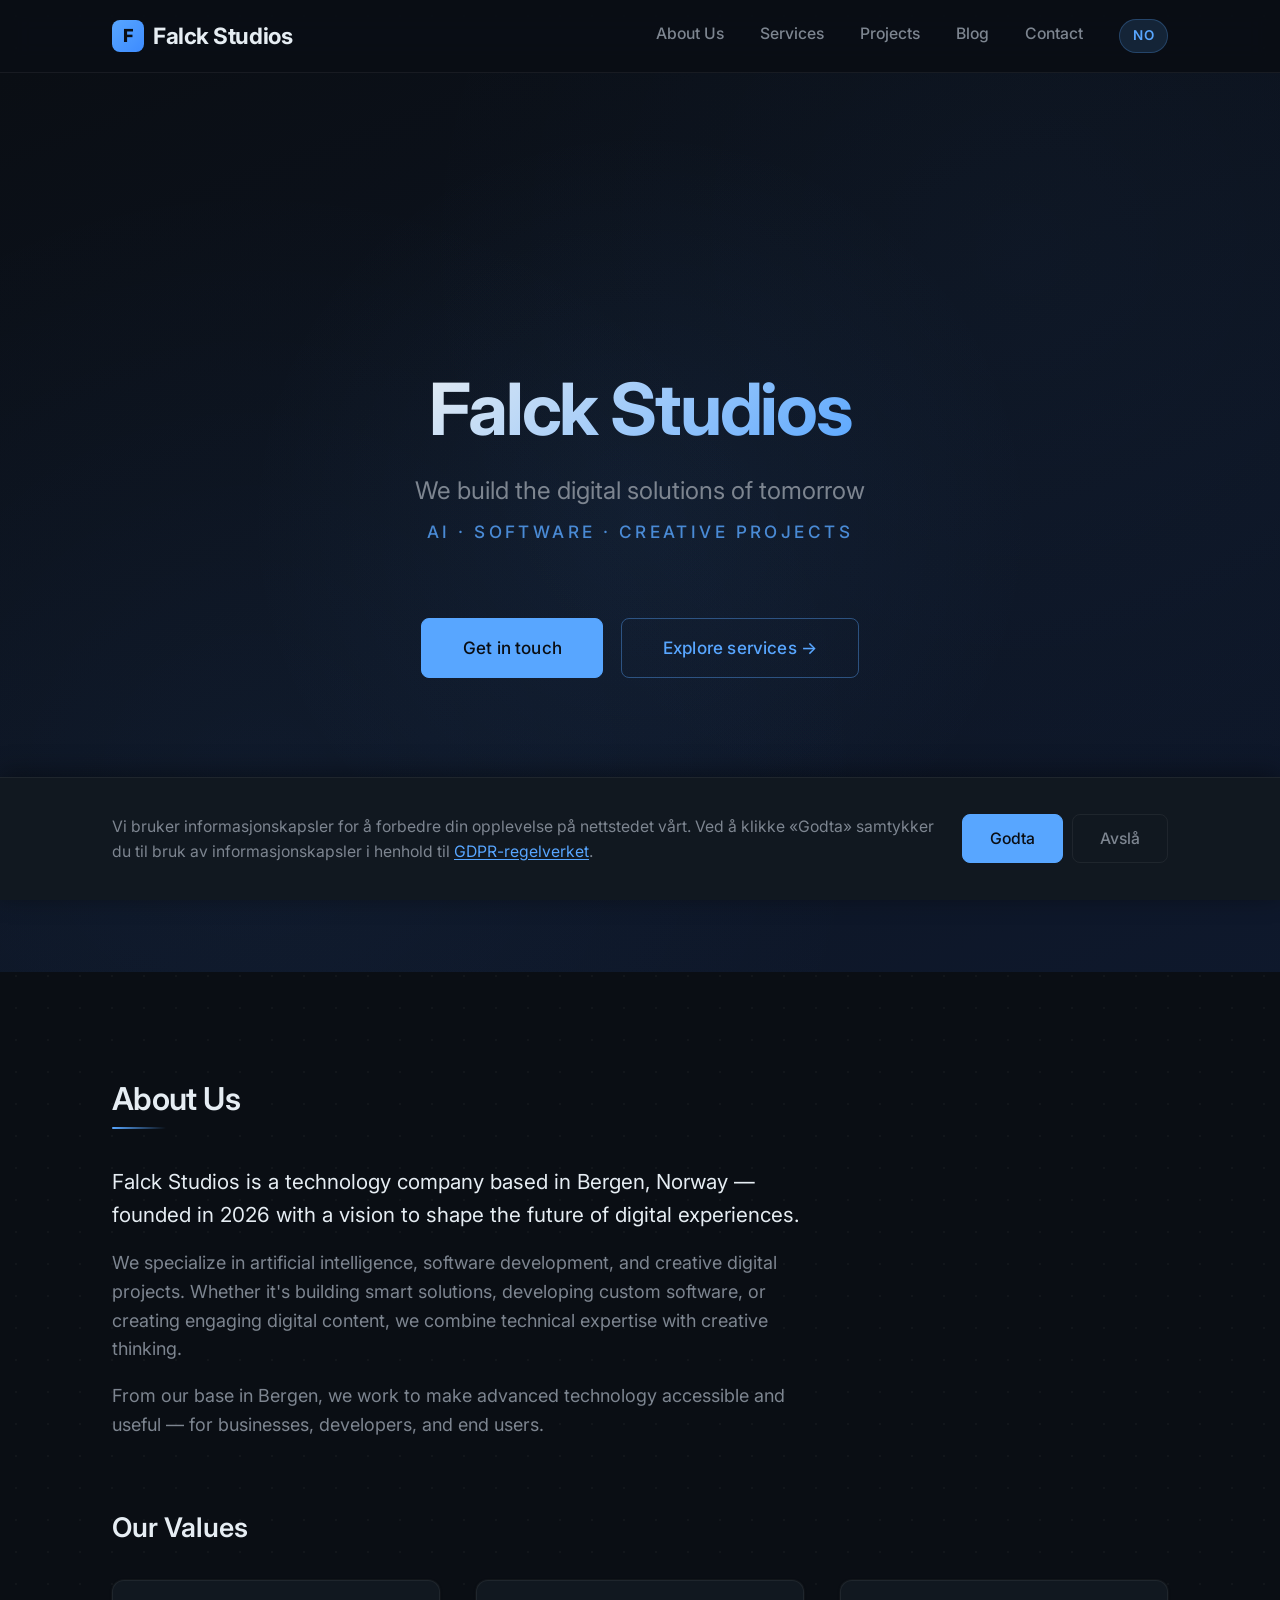
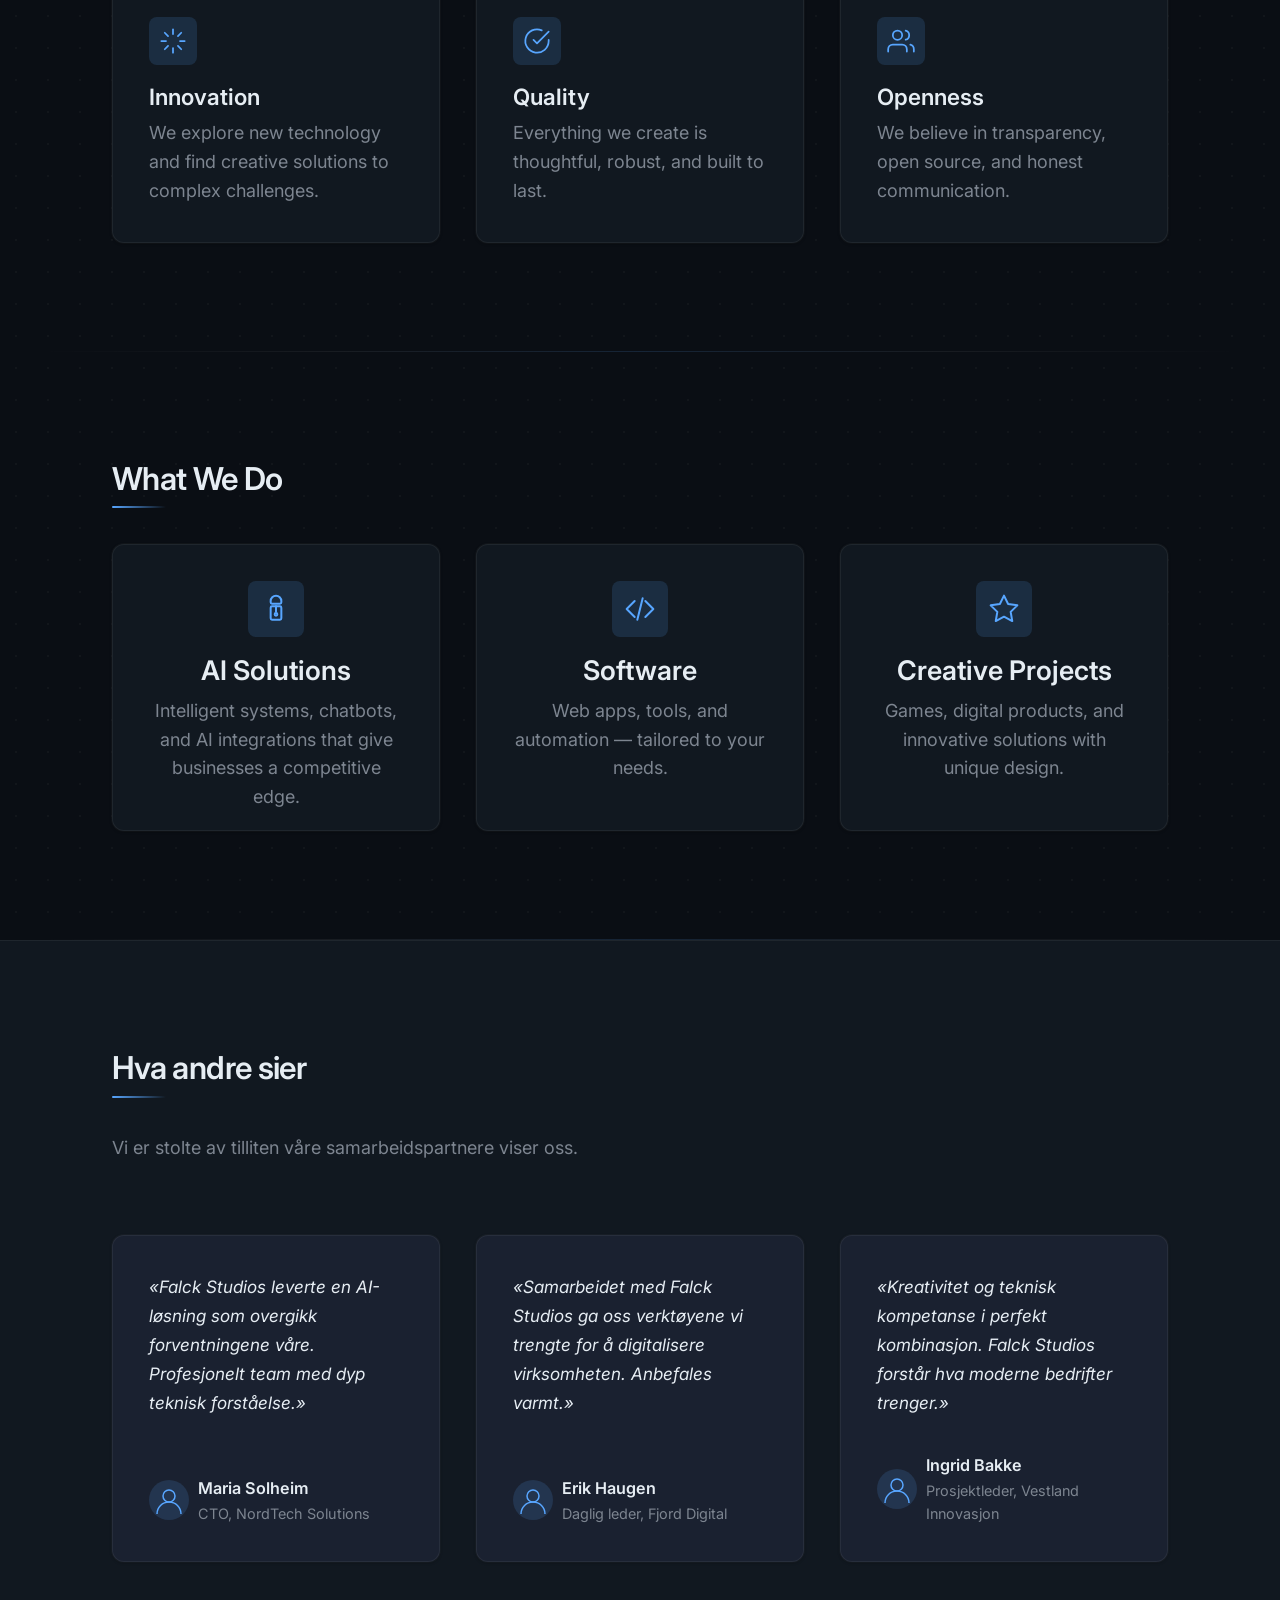
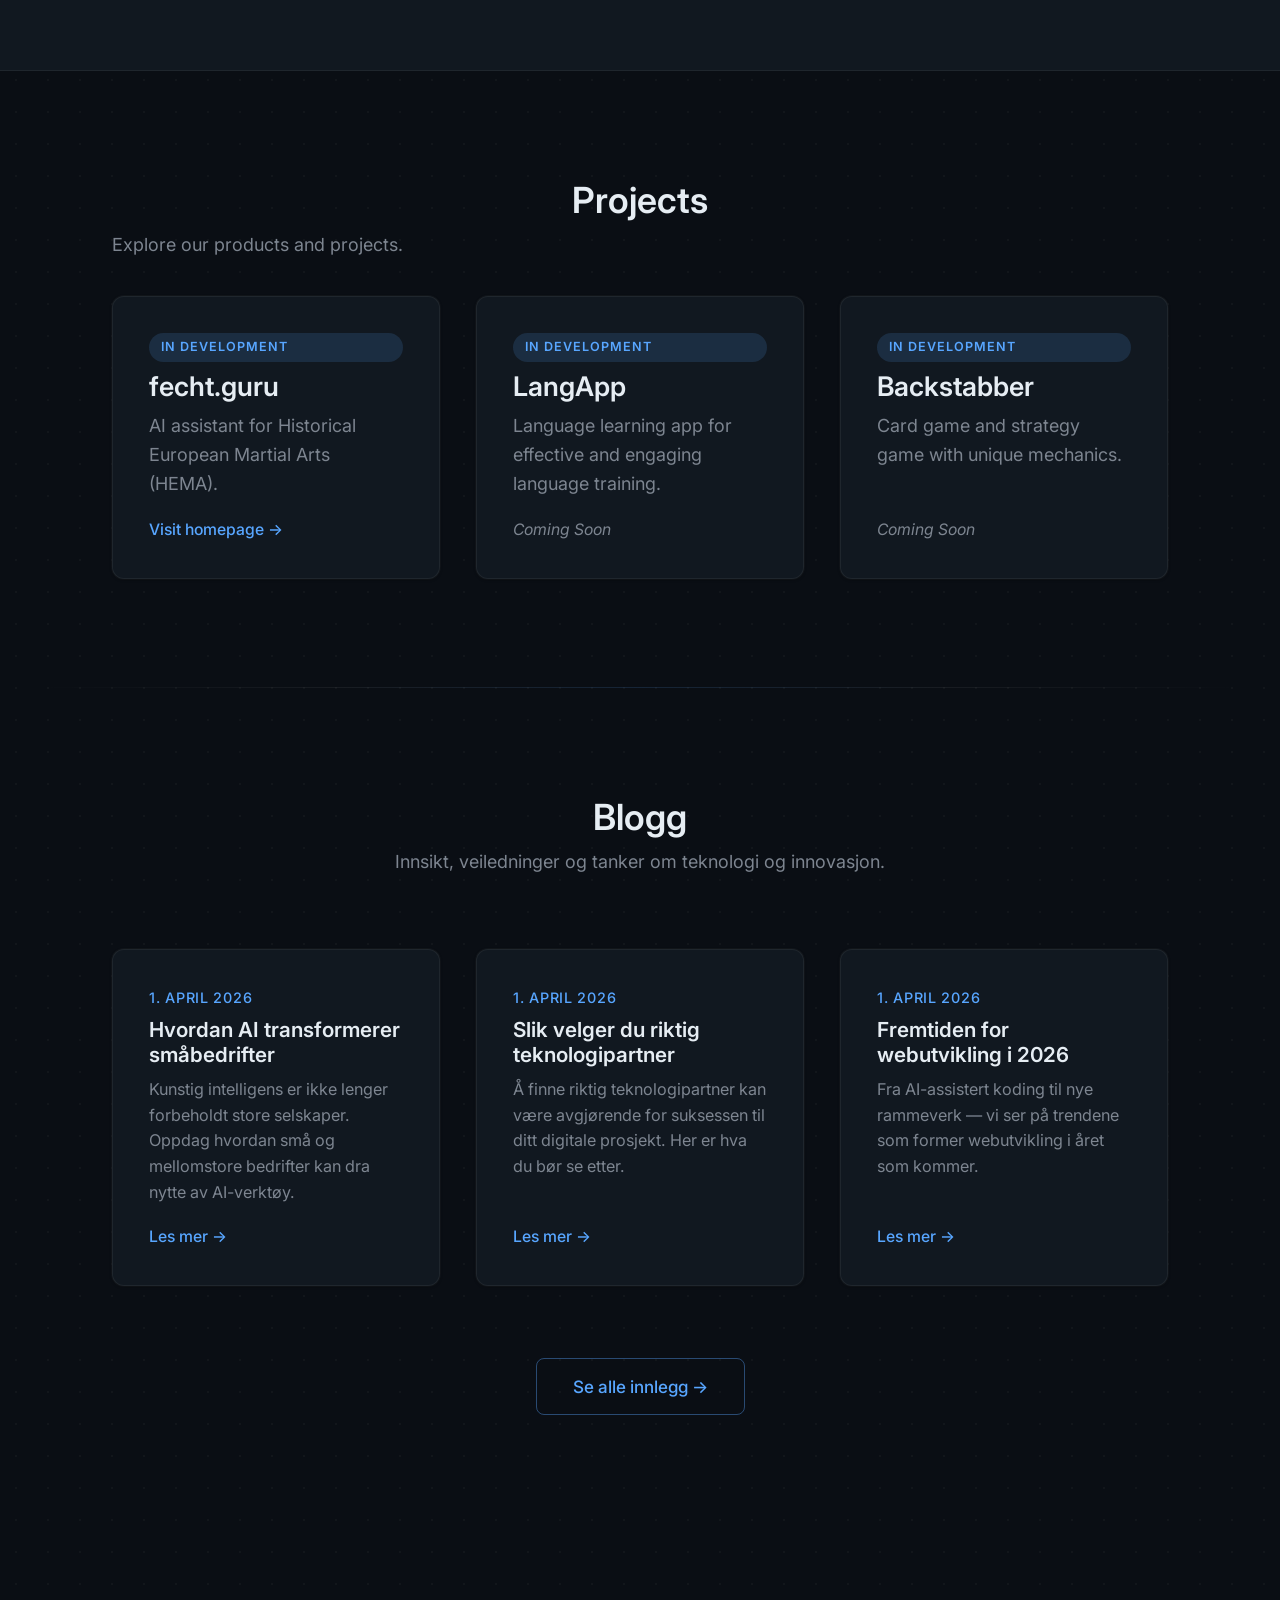
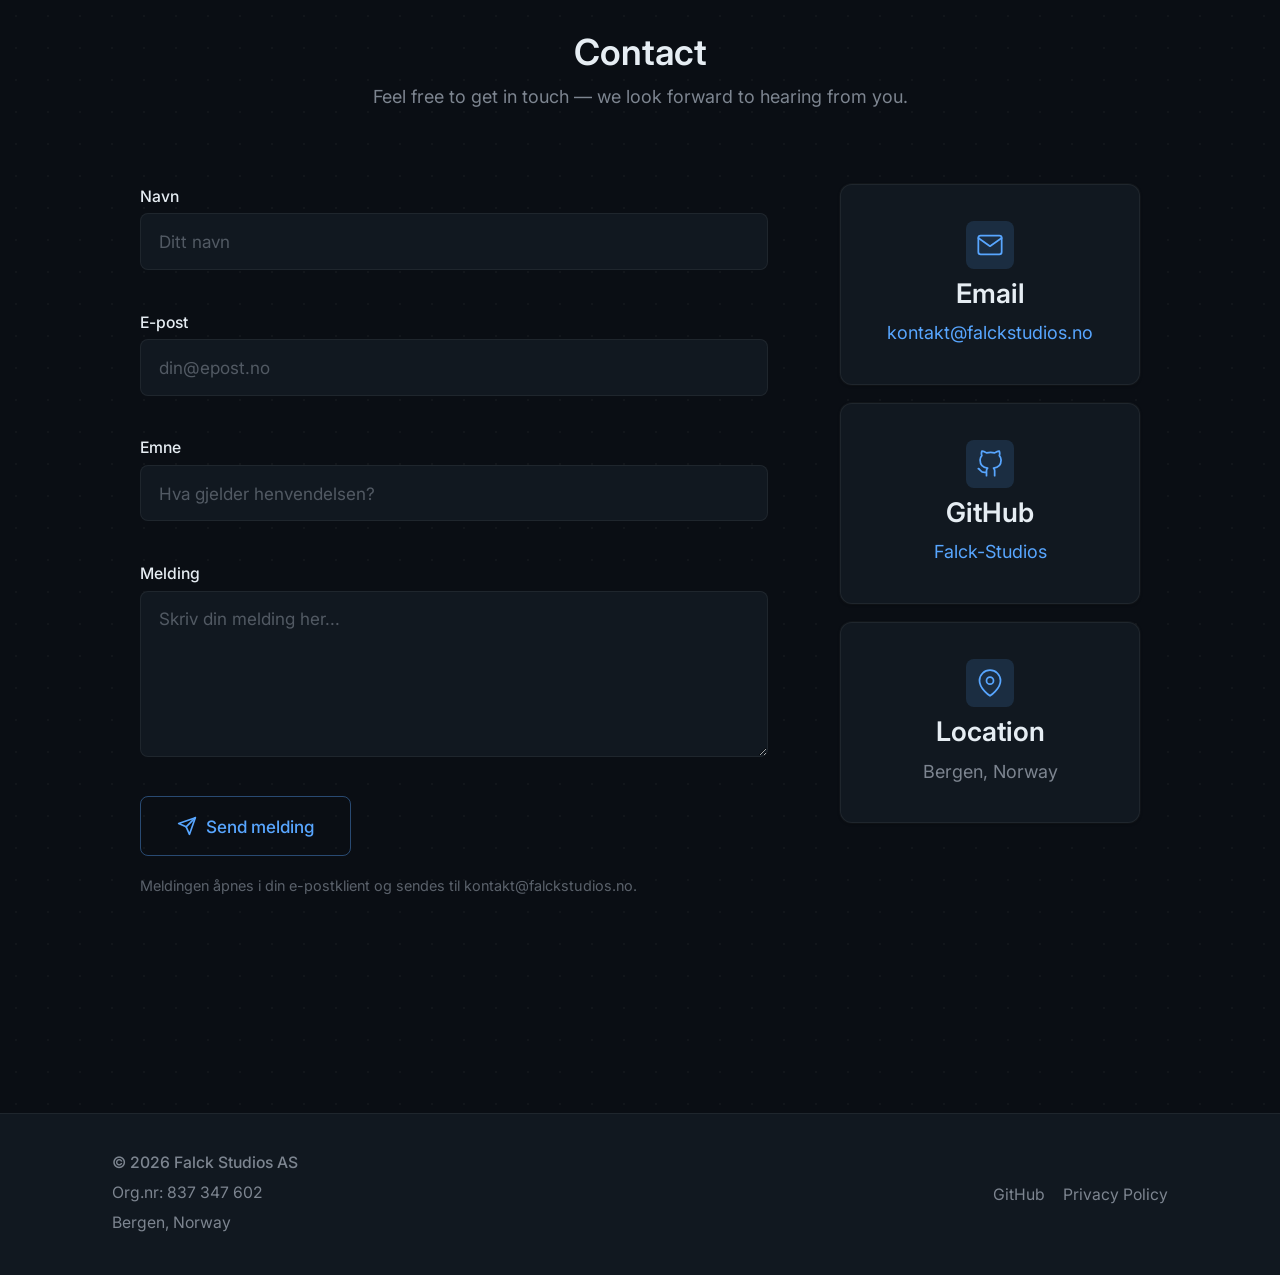
==== commit 476241dc: "Resolve merge conflicts: combine design improvements with all main features" ====
--- a/index.html
+++ b/index.html
@@ -57,9 +57,14 @@
 </head>
 <body>
 
+  <a href="#content" class="skip-link" data-i18n="nav.skipLink">Hopp til innhold</a>
+
   <header class="site-header" id="site-header">
     <nav class="container nav" aria-label="Hovednavigasjon">
-      <a href="#" class="nav__logo">Falck Studios</a>
+      <a href="#" class="nav__logo">
+        <span class="nav__logo-mark" aria-hidden="true">F</span>
+        Falck Studios
+      </a>
 
       <button
         class="nav__toggle"
@@ -103,9 +108,9 @@
     <section id="content">
       <section id="om-oss" class="om-oss">
         <div class="container">
-          <h2 class="section-heading" data-i18n="about.heading">Om Oss</h2>
-
-          <div class="om-oss__intro">
+          <h2 class="section-heading reveal" data-i18n="about.heading">Om Oss</h2>
+
+          <div class="om-oss__intro reveal">
             <p class="om-oss__lead" data-i18n="about.lead">
               Falck Studios er et teknologiselskap basert i Bergen, Norge — grunnlagt i 2026 med
               en visjon om å forme fremtidens digitale opplevelser.
@@ -122,9 +127,9 @@
             </p>
           </div>
 
-          <div class="om-oss__values">
+          <div class="om-oss__values reveal">
             <h3 class="om-oss__values-heading" data-i18n="about.valuesHeading">Våre Verdier</h3>
-            <div class="om-oss__values-grid">
+            <div class="om-oss__values-grid reveal-stagger">
               <div class="value-card">
                 <div class="value-card__icon" aria-hidden="true">
                   <svg width="28" height="28" viewBox="0 0 24 24" fill="none" stroke="currentColor" stroke-width="1.5" stroke-linecap="round" stroke-linejoin="round"><line x1="12" y1="2" x2="12" y2="6"/><line x1="12" y1="18" x2="12" y2="22"/><line x1="4.93" y1="4.93" x2="7.76" y2="7.76"/><line x1="16.24" y1="16.24" x2="19.07" y2="19.07"/><line x1="2" y1="12" x2="6" y2="12"/><line x1="18" y1="12" x2="22" y2="12"/><line x1="4.93" y1="19.07" x2="7.76" y2="16.24"/><line x1="16.24" y1="7.76" x2="19.07" y2="4.93"/></svg>
@@ -157,10 +162,12 @@
         </div>
       </section>
 
+      <hr class="section-divider" aria-hidden="true">
+
       <section id="tjenester" class="services">
         <div class="container">
-          <h2 class="section-heading" data-i18n="services.heading">Hva vi gjør</h2>
-          <div class="services-grid">
+          <h2 class="section-heading reveal" data-i18n="services.heading">Hva vi gjør</h2>
+          <div class="services-grid reveal-stagger">
             <div class="service-card">
               <div class="service-icon" aria-hidden="true">
                 <svg width="32" height="32" viewBox="0 0 24 24" fill="none" stroke="currentColor" stroke-width="1.5" stroke-linecap="round" stroke-linejoin="round"><path d="M12 2a4 4 0 0 1 4 4v1a1 1 0 0 1-1 1H9a1 1 0 0 1-1-1V6a4 4 0 0 1 4-4z"/><rect x="8" y="10" width="8" height="10" rx="1"/><line x1="12" y1="10" x2="12" y2="14"/><circle cx="12" cy="16" r="1"/></svg>
@@ -185,6 +192,8 @@
           </div>
         </div>
       </section>
+
+      <hr class="section-divider" aria-hidden="true">
 
       <section id="sosialbevis" class="social-proof" aria-labelledby="sosialbevis-heading">
         <div class="container">
@@ -242,10 +251,10 @@
 
       <section id="prosjekter" class="section" aria-labelledby="prosjekter-heading">
         <div class="container">
-          <h2 id="prosjekter-heading" class="section__title" data-i18n="projects.heading">Prosjekter</h2>
-          <p class="section__subtitle" data-i18n="projects.subtitle">Utforsk produktene og prosjektene våre.</p>
-
-          <div class="project-grid">
+          <h2 id="prosjekter-heading" class="section__title reveal" data-i18n="projects.heading">Prosjekter</h2>
+          <p class="section__subtitle reveal" data-i18n="projects.subtitle">Utforsk produktene og prosjektene våre.</p>
+
+          <div class="project-grid reveal-stagger">
             <a href="https://fecht.guru" target="_blank" rel="noopener noreferrer" class="project-card project-card--wip">
               <span class="project-card__badge" data-i18n="projects.badge.wip">Under utvikling</span>
               <h3 class="project-card__name">fecht.guru</h3>
@@ -269,6 +278,8 @@
           </div>
         </div>
       </section>
+
+      <hr class="section-divider" aria-hidden="true">
 
       <section id="blogg" class="section blogg" aria-labelledby="blogg-heading">
         <div class="container">
@@ -306,10 +317,10 @@
 
       <section id="kontakt" class="section kontakt" aria-labelledby="kontakt-heading">
         <div class="container">
-          <h2 id="kontakt-heading" data-i18n="contact.heading">Kontakt</h2>
-          <p class="section-subtitle" data-i18n="contact.subtitle">Ta gjerne kontakt med oss — vi ser frem til å høre fra deg.</p>
-
-          <div class="contact-layout">
+          <h2 id="kontakt-heading" class="reveal" data-i18n="contact.heading">Kontakt</h2>
+          <p class="section-subtitle reveal" data-i18n="contact.subtitle">Ta gjerne kontakt med oss — vi ser frem til å høre fra deg.</p>
+
+          <div class="contact-layout reveal-stagger">
             <form id="contact-form" class="contact-form" novalidate>
               <div class="contact-form__group">
                 <label for="contact-name" class="contact-form__label">Navn</label>
--- a/css/style.css
+++ b/css/style.css
@@ -14,6 +14,7 @@
   --color-accent: #58a6ff;
   --color-accent-hover: #79b8ff;
   --color-accent-glow: rgba(88, 166, 255, 0.15);
+  --color-accent-subtle: rgba(88, 166, 255, 0.08);
 
   /* Typography */
   --font-family: 'Inter', -apple-system, BlinkMacSystemFont, 'Segoe UI', Roboto,
@@ -36,6 +37,7 @@
   --radius-lg: 16px;
   --shadow-card: 0 1px 3px rgba(0, 0, 0, 0.3), 0 0 0 1px rgba(255, 255, 255, 0.03);
   --shadow-card-hover: 0 8px 32px rgba(0, 0, 0, 0.4), 0 0 0 1px rgba(88, 166, 255, 0.15);
+  --transition-smooth: cubic-bezier(0.22, 1, 0.36, 1);
 }
 
 @media (min-width: 768px) {
@@ -70,6 +72,28 @@
   -webkit-font-smoothing: antialiased;
   -moz-osx-font-smoothing: grayscale;
   overflow-x: hidden;
+  /* Subtle dot grid pattern for depth */
+  background-image: radial-gradient(circle, rgba(255, 255, 255, 0.03) 1px, transparent 1px);
+  background-size: 32px 32px;
+}
+
+/* Skip-to-content link */
+.skip-link {
+  position: absolute;
+  top: -100%;
+  left: var(--spacing-md);
+  z-index: 9999;
+  padding: 0.75rem 1.5rem;
+  background: var(--color-accent);
+  color: var(--color-bg-primary);
+  font-weight: 600;
+  border-radius: var(--radius-sm);
+  transition: top 0.2s ease;
+}
+
+.skip-link:focus {
+  top: var(--spacing-md);
+  color: var(--color-bg-primary);
 }
 
 img,
@@ -155,6 +179,12 @@
   backdrop-filter: blur(16px) saturate(180%);
   -webkit-backdrop-filter: blur(16px) saturate(180%);
   border-bottom: 1px solid var(--color-border);
+  transition: background-color 0.3s ease, border-color 0.3s ease;
+}
+
+.site-header--scrolled {
+  background-color: rgba(10, 14, 20, 0.95);
+  border-bottom-color: rgba(255, 255, 255, 0.08);
 }
 
 .nav {
@@ -165,11 +195,30 @@
 }
 
 .nav__logo {
+  display: flex;
+  align-items: center;
+  gap: 0.5rem;
   font-size: 1.25rem;
   font-weight: 700;
   color: var(--color-text-primary);
   letter-spacing: -0.02em;
   white-space: nowrap;
+  transition: color 0.2s ease;
+}
+
+.nav__logo-mark {
+  display: inline-flex;
+  align-items: center;
+  justify-content: center;
+  width: 32px;
+  height: 32px;
+  border-radius: var(--radius-sm);
+  background: linear-gradient(135deg, var(--color-accent), #3d8bff);
+  color: var(--color-bg-primary);
+  font-weight: 800;
+  font-size: 1rem;
+  letter-spacing: 0;
+  flex-shrink: 0;
 }
 
 .nav__logo:hover {
@@ -265,17 +314,20 @@
     width: 100%;
     flex-direction: column;
     gap: 0;
-    background-color: rgba(10, 14, 20, 0.95);
-    backdrop-filter: blur(16px) saturate(180%);
-    -webkit-backdrop-filter: blur(16px) saturate(180%);
+    background-color: rgba(10, 14, 20, 0.97);
+    backdrop-filter: blur(24px) saturate(180%);
+    -webkit-backdrop-filter: blur(24px) saturate(180%);
     border-bottom: 1px solid var(--color-border);
     max-height: 0;
     overflow: hidden;
-    transition: max-height 0.35s ease;
+    opacity: 0;
+    transition: max-height 0.4s var(--transition-smooth),
+                opacity 0.3s ease;
   }
 
   .nav__menu--open {
-    max-height: 20rem;
+    max-height: 24rem;
+    opacity: 1;
   }
 
   .nav__link {
@@ -283,10 +335,39 @@
     padding: var(--spacing-md) var(--spacing-lg);
     font-size: 1rem;
     border-bottom: 1px solid var(--color-border);
-  }
+    transform: translateX(-8px);
+    opacity: 0;
+    transition: transform 0.3s var(--transition-smooth),
+                opacity 0.3s ease,
+                color 0.2s ease;
+  }
+
+  .nav__menu--open .nav__link {
+    transform: translateX(0);
+    opacity: 1;
+  }
+
+  /* Staggered animation for menu items */
+  .nav__menu--open li:nth-child(1) .nav__link { transition-delay: 0.05s; }
+  .nav__menu--open li:nth-child(2) .nav__link { transition-delay: 0.1s; }
+  .nav__menu--open li:nth-child(3) .nav__link { transition-delay: 0.15s; }
+  .nav__menu--open li:nth-child(4) .nav__link { transition-delay: 0.2s; }
 
   .lang-toggle {
     margin: var(--spacing-md) var(--spacing-lg);
+    opacity: 0;
+    transform: translateX(-8px);
+    transition: transform 0.3s var(--transition-smooth),
+                opacity 0.3s ease,
+                background-color 0.2s ease,
+                border-color 0.2s ease,
+                color 0.2s ease;
+  }
+
+  .nav__menu--open .lang-toggle {
+    opacity: 1;
+    transform: translateX(0);
+    transition-delay: 0.25s;
   }
 }
 
@@ -375,14 +456,29 @@
   position: absolute;
   top: 50%;
   left: 50%;
-  width: 600px;
-  height: 600px;
+  width: 800px;
+  height: 800px;
   transform: translate(-50%, -50%);
   background: radial-gradient(circle, rgba(88, 166, 255, 0.06) 0%, transparent 70%);
   pointer-events: none;
 }
 
+.hero::after {
+  content: '';
+  position: absolute;
+  top: 0;
+  left: 0;
+  right: 0;
+  bottom: 0;
+  background-image:
+    radial-gradient(circle at 20% 80%, rgba(88, 166, 255, 0.04) 0%, transparent 50%),
+    radial-gradient(circle at 80% 20%, rgba(88, 166, 255, 0.03) 0%, transparent 50%);
+  pointer-events: none;
+}
+
 .hero__content {
+  position: relative;
+  z-index: 1;
   max-width: 720px;
   animation: fade-in-up 0.8s ease-out;
 }
@@ -429,7 +525,25 @@
   font-weight: 500;
   font-size: 0.95rem;
   letter-spacing: 0.01em;
-  transition: all 0.3s ease;
+  transition: all 0.3s var(--transition-smooth);
+  background: transparent;
+  position: relative;
+  overflow: hidden;
+}
+
+.hero__cta::before {
+  content: '';
+  position: absolute;
+  top: 0;
+  left: -100%;
+  width: 100%;
+  height: 100%;
+  background: linear-gradient(90deg, transparent, rgba(88, 166, 255, 0.1), transparent);
+  transition: left 0.5s ease;
+}
+
+.hero__cta:hover::before {
+  left: 100%;
 }
 
 .hero__cta--primary {
@@ -455,6 +569,7 @@
   color: var(--color-bg-primary);
   border-color: var(--color-accent);
   box-shadow: 0 4px 24px rgba(88, 166, 255, 0.25);
+  transform: translateY(-1px);
 }
 
 /* ==========================================================================
@@ -477,11 +592,16 @@
 .section-heading::after {
   content: '';
   display: block;
-  width: 2.5rem;
+  width: 3rem;
   height: 2px;
   background: linear-gradient(90deg, var(--color-accent), transparent);
   margin-top: var(--spacing-sm);
   border-radius: 2px;
+  transition: width 0.3s var(--transition-smooth);
+}
+
+.section-heading:hover::after {
+  width: 100%;
 }
 
 .om-oss__intro {
@@ -515,14 +635,14 @@
   border: 1px solid var(--color-border);
   border-radius: var(--radius-md);
   padding: var(--spacing-lg);
-  transition: border-color 0.3s ease, box-shadow 0.3s ease, transform 0.3s ease;
+  transition: border-color 0.3s ease, box-shadow 0.3s ease, transform 0.3s var(--transition-smooth);
   box-shadow: var(--shadow-card);
 }
 
 .value-card:hover {
   border-color: var(--color-border-hover);
   box-shadow: var(--shadow-card-hover);
-  transform: translateY(-2px);
+  transform: translateY(-4px);
 }
 
 .value-card__icon {
@@ -535,6 +655,12 @@
   height: 48px;
   border-radius: var(--radius-sm);
   background: var(--color-accent-glow);
+  transition: transform 0.3s var(--transition-smooth), background 0.3s ease;
+}
+
+.value-card:hover .value-card__icon {
+  transform: scale(1.1);
+  background: rgba(88, 166, 255, 0.2);
 }
 
 .value-card__title {
@@ -583,7 +709,7 @@
   border-radius: var(--radius-md);
   padding: var(--spacing-lg) var(--spacing-lg) var(--spacing-md);
   text-align: center;
-  transition: transform 0.3s ease, box-shadow 0.3s ease, border-color 0.3s ease;
+  transition: transform 0.3s var(--transition-smooth), box-shadow 0.3s ease, border-color 0.3s ease;
   box-shadow: var(--shadow-card);
 }
 
@@ -603,6 +729,12 @@
   border-radius: var(--radius-sm);
   background: var(--color-accent-glow);
   color: var(--color-accent);
+  transition: transform 0.3s var(--transition-smooth), background 0.3s ease;
+}
+
+.service-card:hover .service-icon {
+  transform: scale(1.1) rotate(-3deg);
+  background: rgba(88, 166, 255, 0.2);
 }
 
 .service-card h3 {
@@ -737,7 +869,7 @@
   border: 1px solid var(--color-border);
   border-radius: var(--radius-md);
   padding: var(--spacing-lg);
-  transition: border-color 0.3s ease, transform 0.3s ease, box-shadow 0.3s ease;
+  transition: border-color 0.3s ease, transform 0.3s var(--transition-smooth), box-shadow 0.3s ease;
   color: inherit;
   text-decoration: none;
   box-shadow: var(--shadow-card);
@@ -745,7 +877,7 @@
 
 .project-card:hover {
   border-color: var(--color-border-hover);
-  transform: translateY(-2px);
+  transform: translateY(-4px);
   color: inherit;
   box-shadow: var(--shadow-card-hover);
 }
@@ -1140,14 +1272,14 @@
   border-radius: var(--radius-md);
   padding: var(--spacing-lg);
   text-align: center;
-  transition: border-color 0.3s ease, box-shadow 0.3s ease, transform 0.3s ease;
+  transition: border-color 0.3s ease, box-shadow 0.3s ease, transform 0.3s var(--transition-smooth);
   box-shadow: var(--shadow-card);
 }
 
 .contact-card:hover {
   border-color: var(--color-border-hover);
   box-shadow: var(--shadow-card-hover);
-  transform: translateY(-2px);
+  transform: translateY(-4px);
 }
 
 .contact-icon {
@@ -1160,6 +1292,12 @@
   border-radius: var(--radius-sm);
   background: var(--color-accent-glow);
   color: var(--color-accent);
+  transition: transform 0.3s var(--transition-smooth), background 0.3s ease;
+}
+
+.contact-card:hover .contact-icon {
+  transform: scale(1.1);
+  background: rgba(88, 166, 255, 0.2);
 }
 
 .contact-card h3 {
@@ -1281,6 +1419,44 @@
     justify-content: space-between;
     text-align: left;
   }
+}
+
+/* ==========================================================================
+   Scroll-triggered Reveal Animations
+   ========================================================================== */
+
+.reveal {
+  opacity: 0;
+  transform: translateY(32px);
+  transition: opacity 0.7s var(--transition-smooth),
+              transform 0.7s var(--transition-smooth);
+}
+
+.reveal--visible {
+  opacity: 1;
+  transform: translateY(0);
+}
+
+/* Staggered reveals for grid children */
+.reveal-stagger > * {
+  opacity: 0;
+  transform: translateY(24px);
+  transition: opacity 0.5s var(--transition-smooth),
+              transform 0.5s var(--transition-smooth);
+}
+
+.reveal-stagger--visible > *:nth-child(1) { opacity: 1; transform: translateY(0); transition-delay: 0s; }
+.reveal-stagger--visible > *:nth-child(2) { opacity: 1; transform: translateY(0); transition-delay: 0.1s; }
+.reveal-stagger--visible > *:nth-child(3) { opacity: 1; transform: translateY(0); transition-delay: 0.2s; }
+
+/* Section divider */
+.section-divider {
+  width: 100%;
+  max-width: var(--max-width);
+  margin-inline: auto;
+  height: 1px;
+  background: linear-gradient(90deg, transparent, var(--color-border), rgba(88, 166, 255, 0.15), var(--color-border), transparent);
+  border: none;
 }
 
 /* ==========================================================================
@@ -1379,3 +1555,31 @@
   color: var(--color-text-primary);
   border-color: var(--color-border-hover);
 }
+
+/* ==========================================================================
+   Reduced Motion — Accessibility
+   ========================================================================== */
+
+@media (prefers-reduced-motion: reduce) {
+  *,
+  *::before,
+  *::after {
+    animation-duration: 0.01ms !important;
+    animation-iteration-count: 1 !important;
+    transition-duration: 0.01ms !important;
+  }
+
+  .reveal {
+    opacity: 1;
+    transform: none;
+  }
+
+  .reveal-stagger > * {
+    opacity: 1;
+    transform: none;
+  }
+
+  html {
+    scroll-behavior: auto;
+  }
+}
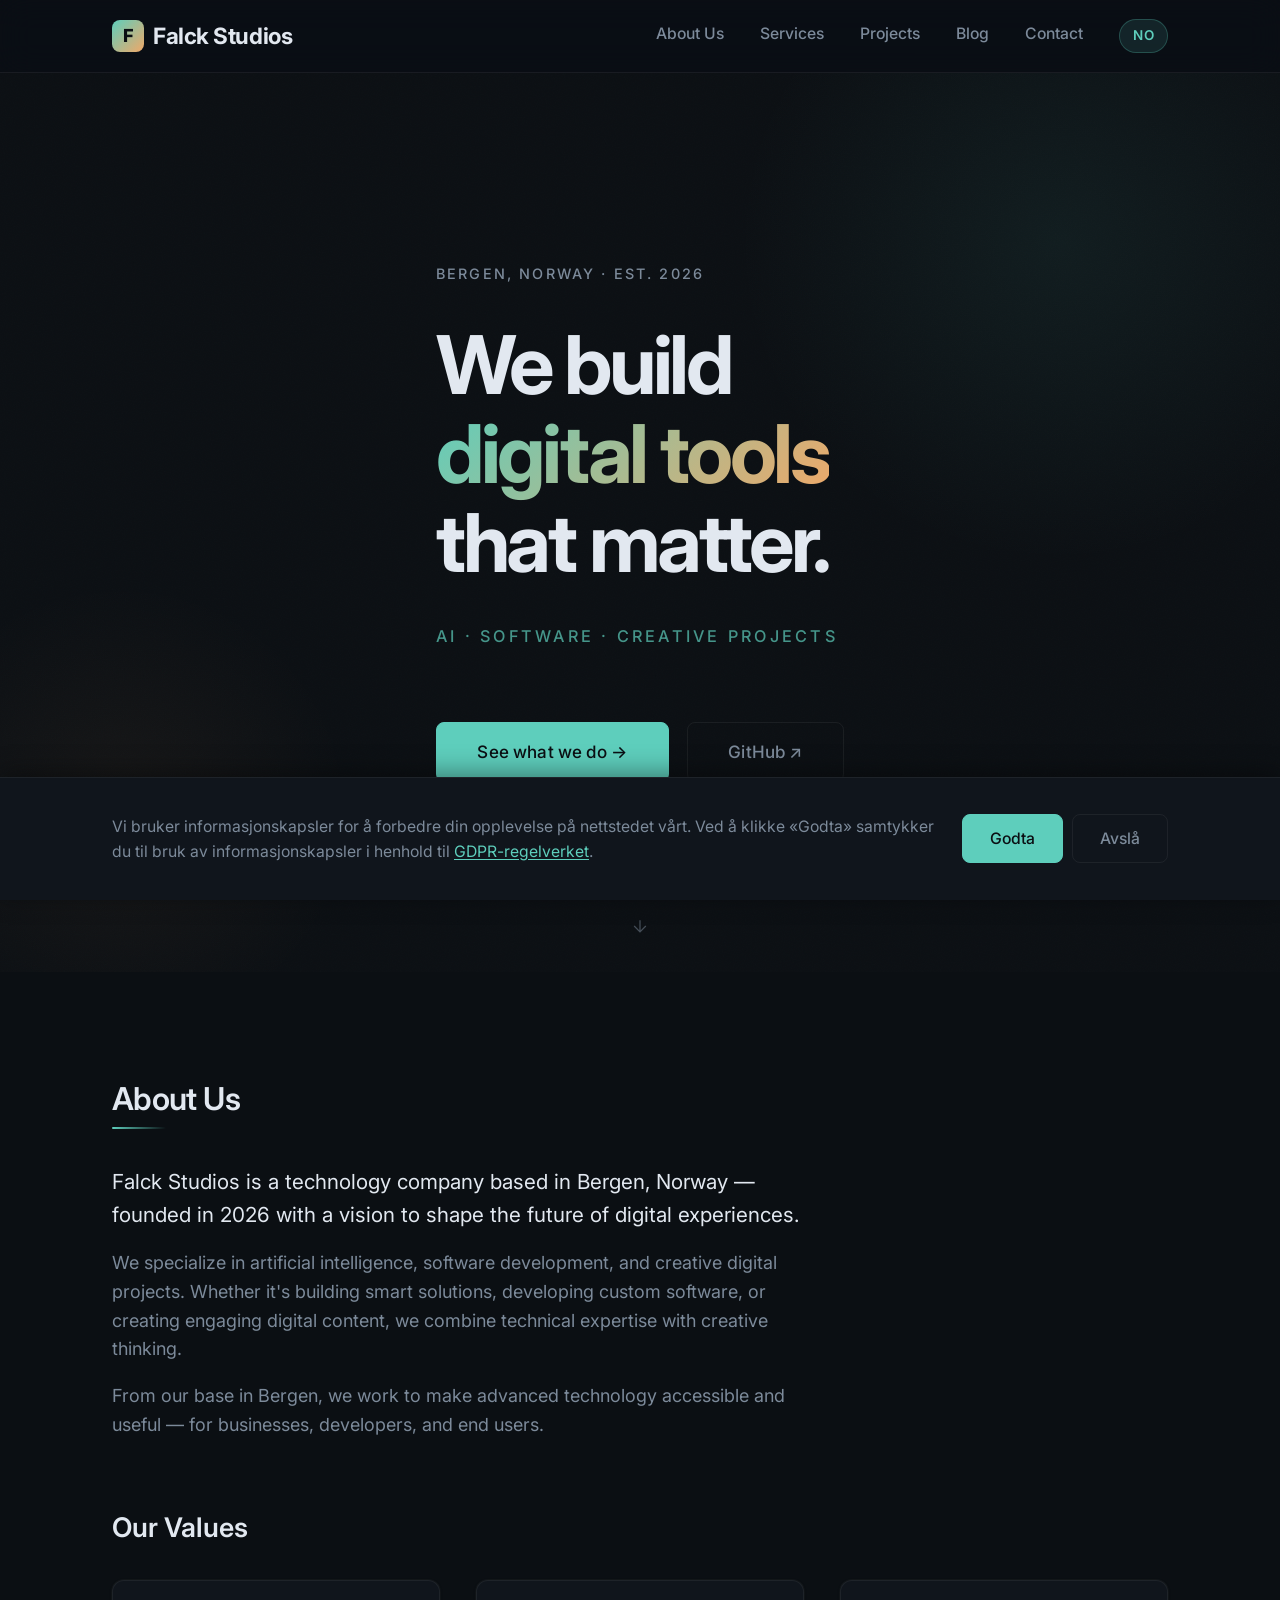
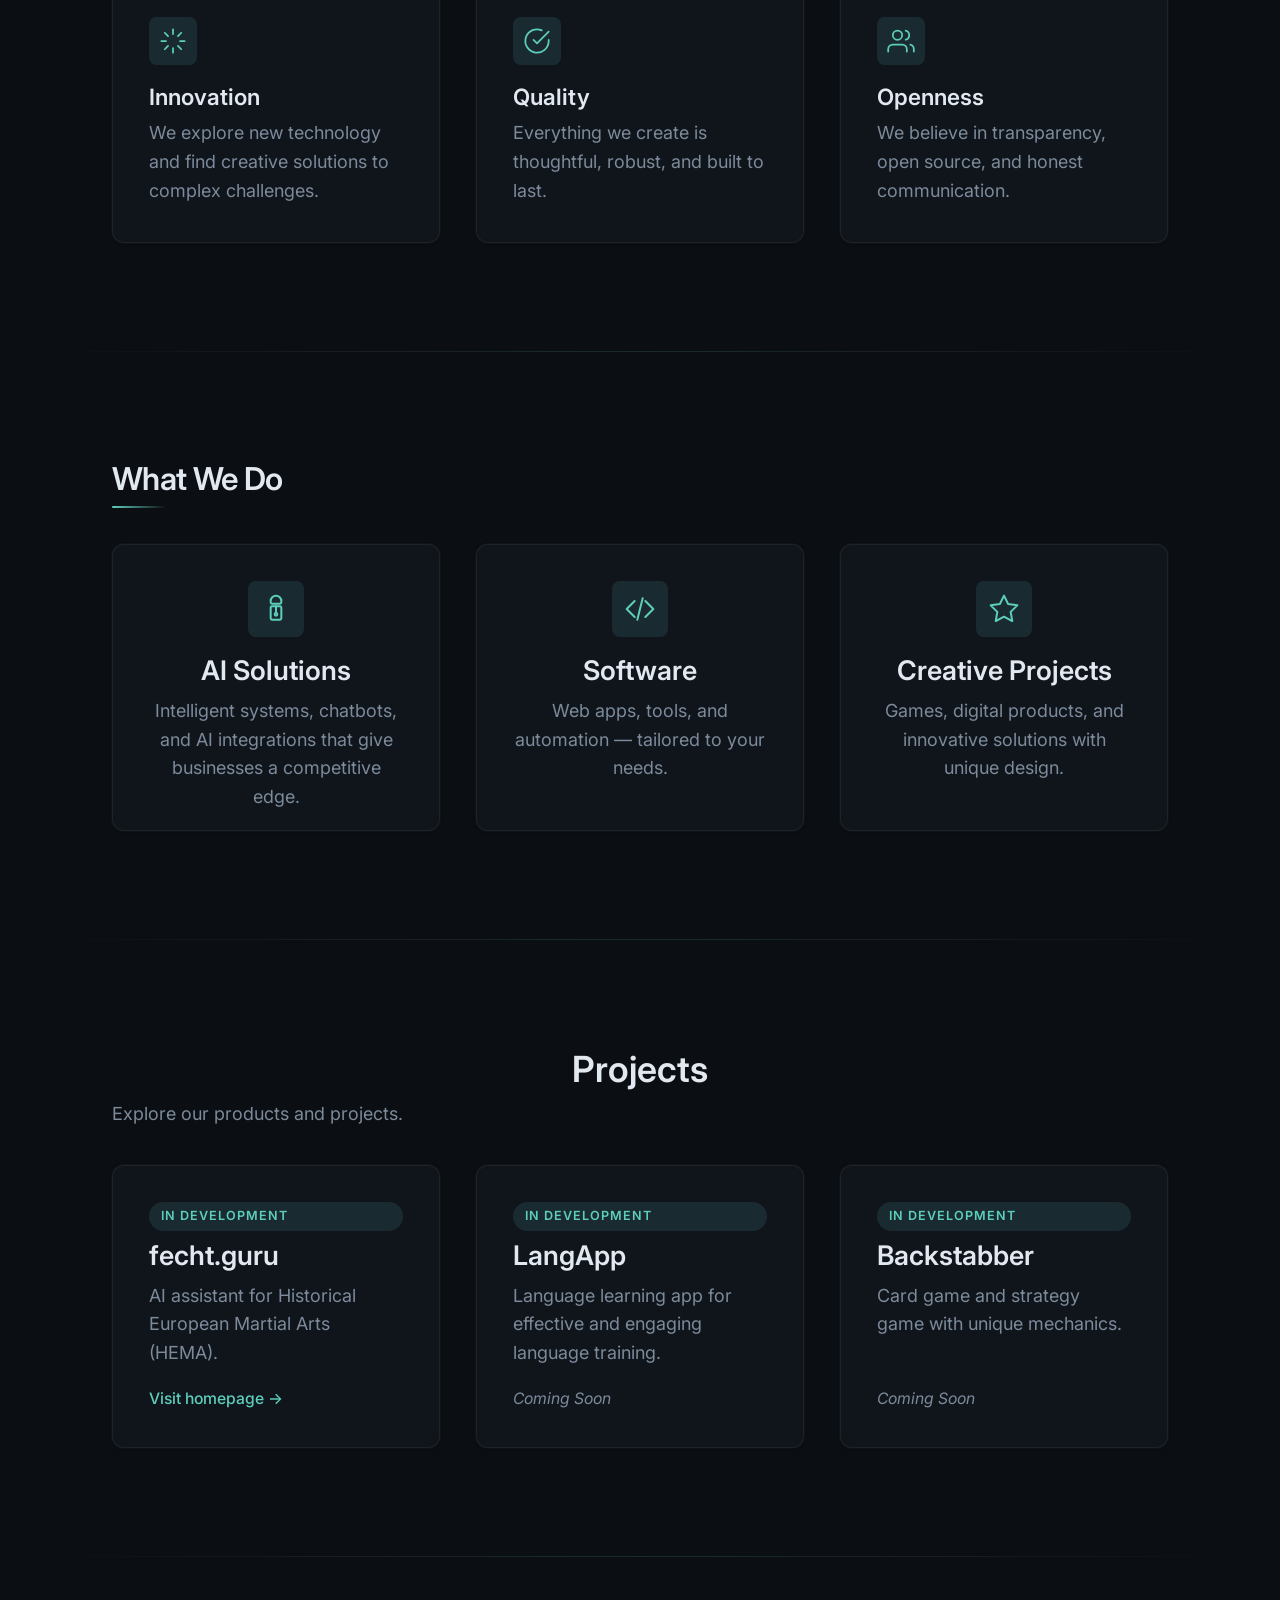
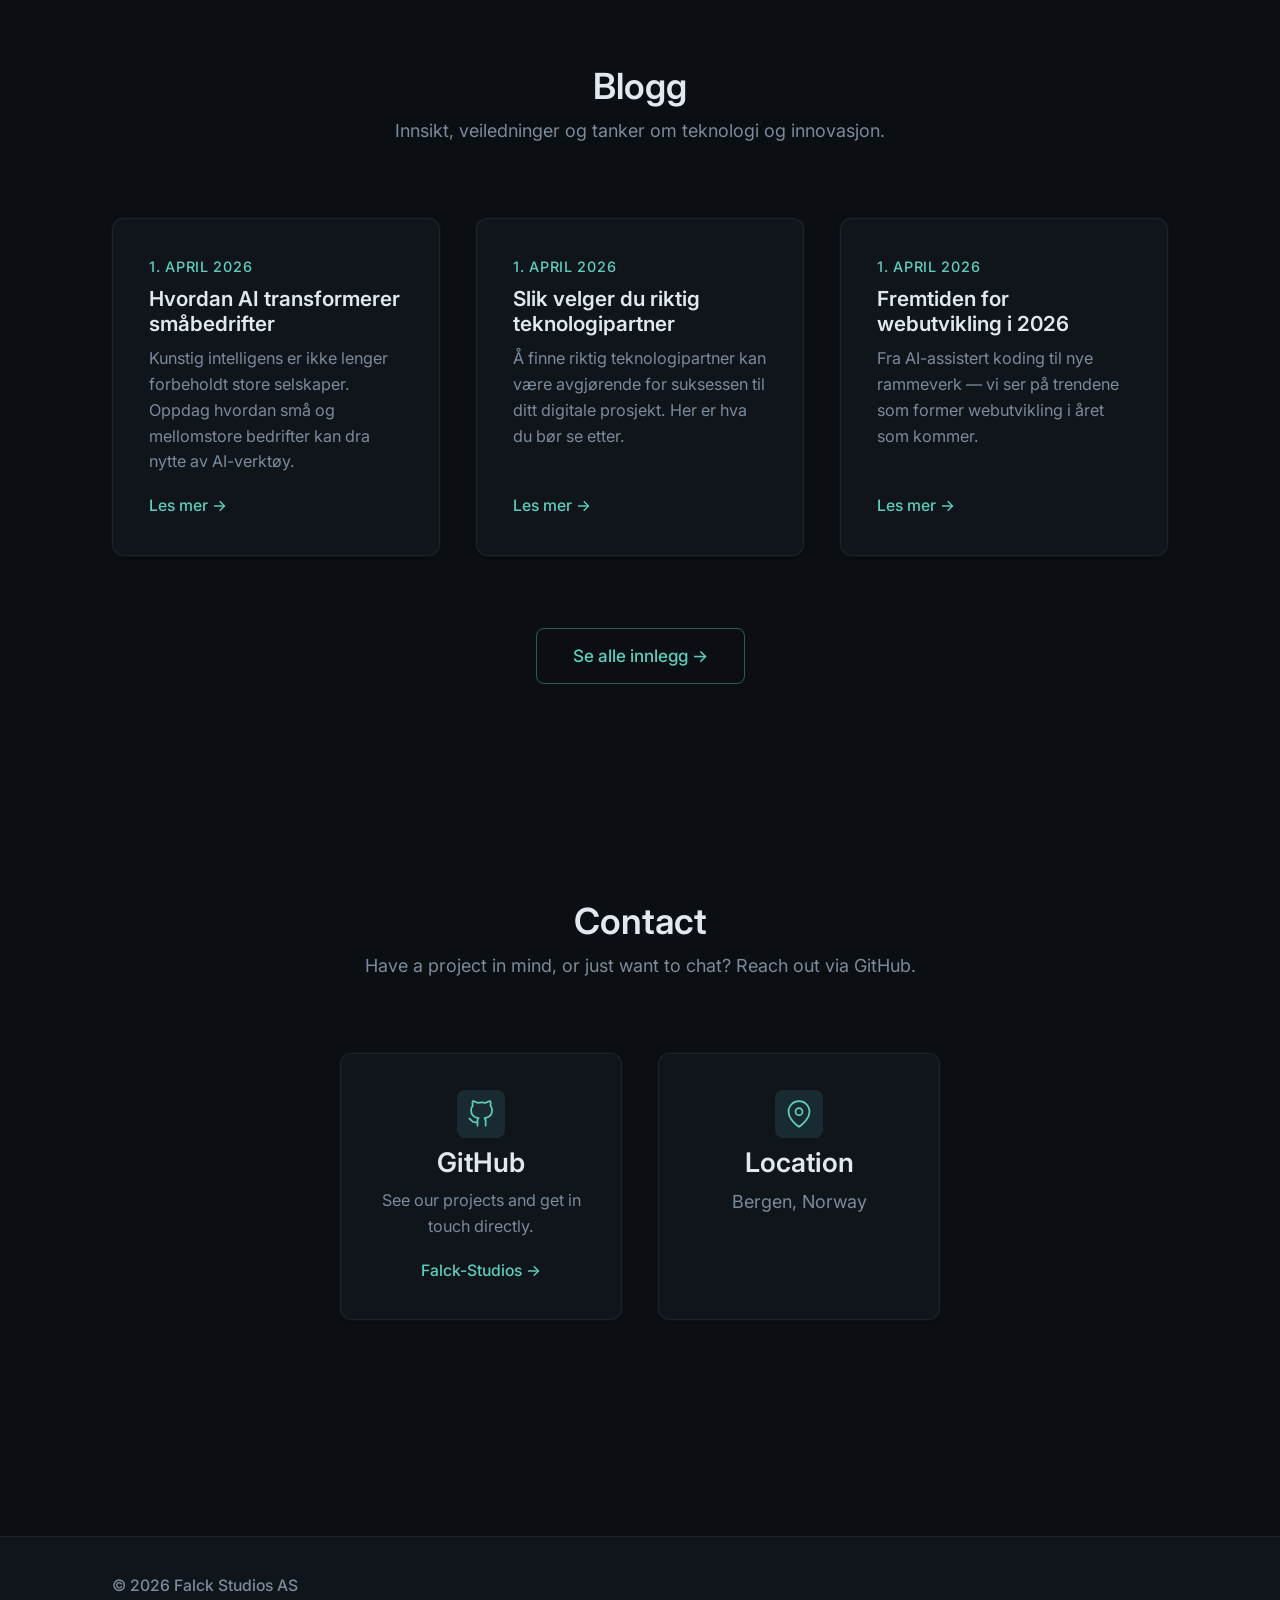
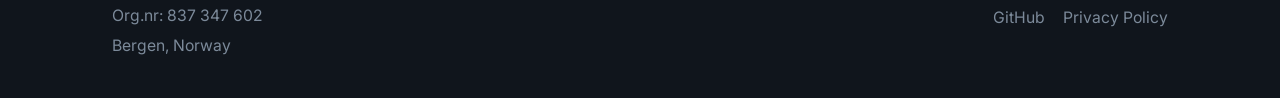
==== commit 388cc5f5: "fix: remove fabricated content and redesign homepage - Remove fictitious customer testimonials (fake" ====
--- a/index.html
+++ b/index.html
@@ -94,14 +94,22 @@
 
   <main>
     <section id="hero" class="hero">
+      <div class="hero__bg-grain" aria-hidden="true"></div>
       <div class="hero__content">
-        <h1 class="hero__title">Falck Studios</h1>
-        <p class="hero__tagline" data-i18n="hero.tagline">Vi bygger fremtidens digitale løsninger</p>
+        <p class="hero__kicker" data-i18n="hero.kicker">Bergen, Norge · Est. 2026</p>
+        <h1 class="hero__title">
+          <span data-i18n="hero.line1">Vi lager</span><br>
+          <span class="hero__title-accent" data-i18n="hero.line2">digitale verktøy</span><br>
+          <span data-i18n="hero.line3">som betyr noe.</span>
+        </h1>
         <p class="hero__subtitle" data-i18n="hero.subtitle">AI · Software · Kreative Prosjekter</p>
         <div class="hero__actions">
-          <a href="#kontakt" class="hero__cta hero__cta--primary" data-i18n="hero.ctaPrimary">Ta kontakt</a>
-          <a href="#tjenester" class="hero__cta hero__cta--secondary" data-i18n="hero.ctaSecondary">Utforsk tjenester →</a>
-        </div>
+          <a href="#tjenester" class="hero__cta hero__cta--primary" data-i18n="hero.ctaPrimary">Se hva vi gjør →</a>
+          <a href="https://github.com/Falck-Studios" target="_blank" rel="noopener noreferrer" class="hero__cta hero__cta--secondary">GitHub ↗</a>
+        </div>
+      </div>
+      <div class="hero__scroll-hint" aria-hidden="true">
+        <svg width="20" height="20" viewBox="0 0 24 24" fill="none" stroke="currentColor" stroke-width="1.5"><path d="M12 5v14M19 12l-7 7-7-7"/></svg>
       </div>
     </section>
 
@@ -195,60 +203,6 @@
 
       <hr class="section-divider" aria-hidden="true">
 
-      <section id="sosialbevis" class="social-proof" aria-labelledby="sosialbevis-heading">
-        <div class="container">
-          <h2 id="sosialbevis-heading" class="section-heading">Hva andre sier</h2>
-          <p class="social-proof__subtitle">Vi er stolte av tilliten våre samarbeidspartnere viser oss.</p>
-
-          <div class="testimonials-grid">
-            <blockquote class="testimonial-card">
-              <p class="testimonial-card__text">
-                &laquo;Falck Studios leverte en AI-løsning som overgikk forventningene våre. Profesjonelt team med dyp teknisk forståelse.&raquo;
-              </p>
-              <footer class="testimonial-card__footer">
-                <div class="testimonial-card__avatar" aria-hidden="true">
-                  <svg width="40" height="40" viewBox="0 0 40 40" fill="none"><circle cx="20" cy="20" r="20" fill="rgba(88,166,255,0.15)"/><circle cx="20" cy="16" r="6" stroke="currentColor" stroke-width="1.5" fill="none"/><path d="M8 34c0-6.627 5.373-12 12-12s12 5.373 12 12" stroke="currentColor" stroke-width="1.5" fill="none"/></svg>
-                </div>
-                <div>
-                  <cite class="testimonial-card__name">Maria Solheim</cite>
-                  <span class="testimonial-card__role">CTO, NordTech Solutions</span>
-                </div>
-              </footer>
-            </blockquote>
-
-            <blockquote class="testimonial-card">
-              <p class="testimonial-card__text">
-                &laquo;Samarbeidet med Falck Studios ga oss verktøyene vi trengte for å digitalisere virksomheten. Anbefales varmt.&raquo;
-              </p>
-              <footer class="testimonial-card__footer">
-                <div class="testimonial-card__avatar" aria-hidden="true">
-                  <svg width="40" height="40" viewBox="0 0 40 40" fill="none"><circle cx="20" cy="20" r="20" fill="rgba(88,166,255,0.15)"/><circle cx="20" cy="16" r="6" stroke="currentColor" stroke-width="1.5" fill="none"/><path d="M8 34c0-6.627 5.373-12 12-12s12 5.373 12 12" stroke="currentColor" stroke-width="1.5" fill="none"/></svg>
-                </div>
-                <div>
-                  <cite class="testimonial-card__name">Erik Haugen</cite>
-                  <span class="testimonial-card__role">Daglig leder, Fjord Digital</span>
-                </div>
-              </footer>
-            </blockquote>
-
-            <blockquote class="testimonial-card">
-              <p class="testimonial-card__text">
-                &laquo;Kreativitet og teknisk kompetanse i perfekt kombinasjon. Falck Studios forstår hva moderne bedrifter trenger.&raquo;
-              </p>
-              <footer class="testimonial-card__footer">
-                <div class="testimonial-card__avatar" aria-hidden="true">
-                  <svg width="40" height="40" viewBox="0 0 40 40" fill="none"><circle cx="20" cy="20" r="20" fill="rgba(88,166,255,0.15)"/><circle cx="20" cy="16" r="6" stroke="currentColor" stroke-width="1.5" fill="none"/><path d="M8 34c0-6.627 5.373-12 12-12s12 5.373 12 12" stroke="currentColor" stroke-width="1.5" fill="none"/></svg>
-                </div>
-                <div>
-                  <cite class="testimonial-card__name">Ingrid Bakke</cite>
-                  <span class="testimonial-card__role">Prosjektleder, Vestland Innovasjon</span>
-                </div>
-              </footer>
-            </blockquote>
-          </div>
-        </div>
-      </section>
-
       <section id="prosjekter" class="section" aria-labelledby="prosjekter-heading">
         <div class="container">
           <h2 id="prosjekter-heading" class="section__title reveal" data-i18n="projects.heading">Prosjekter</h2>
@@ -318,69 +272,24 @@
       <section id="kontakt" class="section kontakt" aria-labelledby="kontakt-heading">
         <div class="container">
           <h2 id="kontakt-heading" class="reveal" data-i18n="contact.heading">Kontakt</h2>
-          <p class="section-subtitle reveal" data-i18n="contact.subtitle">Ta gjerne kontakt med oss — vi ser frem til å høre fra deg.</p>
-
-          <div class="contact-layout reveal-stagger">
-            <form id="contact-form" class="contact-form" novalidate>
-              <div class="contact-form__group">
-                <label for="contact-name" class="contact-form__label">Navn</label>
-                <input type="text" id="contact-name" name="name" class="contact-form__input" required autocomplete="name" placeholder="Ditt navn">
-                <span class="contact-form__error" aria-live="polite"></span>
-              </div>
-
-
-              <div class="contact-form__group">
-                <label for="contact-email" class="contact-form__label">E-post</label>
-                <input type="email" id="contact-email" name="email" class="contact-form__input" required autocomplete="email" placeholder="din@epost.no">
-                <span class="contact-form__error" aria-live="polite"></span>
-              </div>
-
-
-              <div class="contact-form__group">
-                <label for="contact-subject" class="contact-form__label">Emne</label>
-                <input type="text" id="contact-subject" name="subject" class="contact-form__input" placeholder="Hva gjelder henvendelsen?">
-                <span class="contact-form__error" aria-live="polite"></span>
-              </div>
-
-              <div class="contact-form__group">
-                <label for="contact-message" class="contact-form__label">Melding</label>
-                <textarea id="contact-message" name="message" class="contact-form__input contact-form__textarea" required rows="5" placeholder="Skriv din melding her..."></textarea>
-                <span class="contact-form__error" aria-live="polite"></span>
-              </div>
-
-              <button type="submit" class="contact-form__submit">
-                <svg width="20" height="20" viewBox="0 0 24 24" fill="none" stroke="currentColor" stroke-width="2" stroke-linecap="round" stroke-linejoin="round" aria-hidden="true"><line x1="22" y1="2" x2="11" y2="13"/><polygon points="22 2 15 22 11 13 2 9 22 2"/></svg>
-                Send melding
-              </button>
-
-              <p class="contact-form__note">Meldingen åpnes i din e-postklient og sendes til kontakt@falckstudios.no.</p>
-            </form>
-
-            <div class="contact-info">
-              <div class="contact-card">
-                <div class="contact-icon" aria-hidden="true">
-                  <svg width="28" height="28" viewBox="0 0 24 24" fill="none" stroke="currentColor" stroke-width="1.5" stroke-linecap="round" stroke-linejoin="round"><path d="M4 4h16c1.1 0 2 .9 2 2v12c0 1.1-.9 2-2 2H4c-1.1 0-2-.9-2-2V6c0-1.1.9-2 2-2z"/><polyline points="22,6 12,13 2,6"/></svg>
-                </div>
-                <h3 data-i18n="contact.email">E-post</h3>
-                <a href="mailto:kontakt@falckstudios.no">kontakt@falckstudios.no</a>
-              </div>
-
-              <div class="contact-card">
-                <div class="contact-icon" aria-hidden="true">
-                  <svg width="28" height="28" viewBox="0 0 24 24" fill="none" stroke="currentColor" stroke-width="1.5" stroke-linecap="round" stroke-linejoin="round"><path d="M9 19c-5 1.5-5-2.5-7-3m14 6v-3.87a3.37 3.37 0 0 0-.94-2.61c3.14-.35 6.44-1.54 6.44-7A5.44 5.44 0 0 0 20 4.77 5.07 5.07 0 0 0 19.91 1S18.73.65 16 2.48a13.38 13.38 0 0 0-7 0C6.27.65 5.09 1 5.09 1A5.07 5.07 0 0 0 5 4.77a5.44 5.44 0 0 0-1.5 3.78c0 5.42 3.3 6.61 6.44 7A3.37 3.37 0 0 0 9 18.13V22"/></svg>
-                </div>
-                <h3 data-i18n="contact.github">GitHub</h3>
-                <a href="https://github.com/Falck-Studios" target="_blank" rel="noopener noreferrer">Falck-Studios</a>
-              </div>
-
-              <div class="contact-card">
-                <div class="contact-icon" aria-hidden="true">
-                  <svg width="28" height="28" viewBox="0 0 24 24" fill="none" stroke="currentColor" stroke-width="1.5" stroke-linecap="round" stroke-linejoin="round"><path d="M21 10c0 7-9 13-9 13s-9-6-9-13a9 9 0 0 1 18 0z"/><circle cx="12" cy="10" r="3"/></svg>
-                </div>
-                <h3 data-i18n="contact.location">Lokasjon</h3>
-                <p class="contact-location" data-i18n="contact.locationValue">Bergen, Norge</p>
-              </div>
-
+          <p class="section-subtitle reveal" data-i18n="contact.subtitle">Har du et prosjekt i tankene, eller bare vil slå av en prat? Ta kontakt via GitHub.</p>
+
+          <div class="contact-grid reveal-stagger">
+            <a href="https://github.com/Falck-Studios" target="_blank" rel="noopener noreferrer" class="contact-card contact-card--link">
+              <div class="contact-icon" aria-hidden="true">
+                <svg width="28" height="28" viewBox="0 0 24 24" fill="none" stroke="currentColor" stroke-width="1.5" stroke-linecap="round" stroke-linejoin="round"><path d="M9 19c-5 1.5-5-2.5-7-3m14 6v-3.87a3.37 3.37 0 0 0-.94-2.61c3.14-.35 6.44-1.54 6.44-7A5.44 5.44 0 0 0 20 4.77 5.07 5.07 0 0 0 19.91 1S18.73.65 16 2.48a13.38 13.38 0 0 0-7 0C6.27.65 5.09 1 5.09 1A5.07 5.07 0 0 0 5 4.77a5.44 5.44 0 0 0-1.5 3.78c0 5.42 3.3 6.61 6.44 7A3.37 3.37 0 0 0 9 18.13V22"/></svg>
+              </div>
+              <h3 data-i18n="contact.github">GitHub</h3>
+              <p class="contact-card__desc" data-i18n="contact.githubDesc">Se prosjektene våre og ta kontakt direkte.</p>
+              <span class="contact-card__arrow">Falck-Studios →</span>
+            </a>
+
+            <div class="contact-card">
+              <div class="contact-icon" aria-hidden="true">
+                <svg width="28" height="28" viewBox="0 0 24 24" fill="none" stroke="currentColor" stroke-width="1.5" stroke-linecap="round" stroke-linejoin="round"><path d="M21 10c0 7-9 13-9 13s-9-6-9-13a9 9 0 0 1 18 0z"/><circle cx="12" cy="10" r="3"/></svg>
+              </div>
+              <h3 data-i18n="contact.location">Lokasjon</h3>
+              <p class="contact-location" data-i18n="contact.locationValue">Bergen, Norge</p>
             </div>
           </div>
         </div>
--- a/css/style.css
+++ b/css/style.css
@@ -3,18 +3,19 @@
    ========================================================================== */
 
 :root {
-  /* Color palette (dark theme — refined) */
-  --color-bg-primary: #0a0e14;
-  --color-bg-secondary: #111820;
-  --color-bg-tertiary: #1a2130;
+  /* Color palette — warm dark with teal accent */
+  --color-bg-primary: #0b0f13;
+  --color-bg-secondary: #10151c;
+  --color-bg-tertiary: #171e28;
   --color-border: rgba(255, 255, 255, 0.06);
-  --color-border-hover: rgba(88, 166, 255, 0.3);
-  --color-text-primary: #e6edf3;
-  --color-text-secondary: #7d8590;
-  --color-accent: #58a6ff;
-  --color-accent-hover: #79b8ff;
-  --color-accent-glow: rgba(88, 166, 255, 0.15);
-  --color-accent-subtle: rgba(88, 166, 255, 0.08);
+  --color-border-hover: rgba(94, 206, 190, 0.35);
+  --color-text-primary: #e2e8f0;
+  --color-text-secondary: #7c8a9a;
+  --color-accent: #5ecebc;
+  --color-accent-hover: #7fddd0;
+  --color-accent-glow: rgba(94, 206, 190, 0.12);
+  --color-accent-subtle: rgba(94, 206, 190, 0.06);
+  --color-warm: #f0a868;
 
   /* Typography */
   --font-family: 'Inter', -apple-system, BlinkMacSystemFont, 'Segoe UI', Roboto,
@@ -36,7 +37,7 @@
   --radius-md: 12px;
   --radius-lg: 16px;
   --shadow-card: 0 1px 3px rgba(0, 0, 0, 0.3), 0 0 0 1px rgba(255, 255, 255, 0.03);
-  --shadow-card-hover: 0 8px 32px rgba(0, 0, 0, 0.4), 0 0 0 1px rgba(88, 166, 255, 0.15);
+  --shadow-card-hover: 0 8px 32px rgba(0, 0, 0, 0.4), 0 0 0 1px rgba(94, 206, 190, 0.15);
   --transition-smooth: cubic-bezier(0.22, 1, 0.36, 1);
 }
 
@@ -72,9 +73,6 @@
   -webkit-font-smoothing: antialiased;
   -moz-osx-font-smoothing: grayscale;
   overflow-x: hidden;
-  /* Subtle dot grid pattern for depth */
-  background-image: radial-gradient(circle, rgba(255, 255, 255, 0.03) 1px, transparent 1px);
-  background-size: 32px 32px;
 }
 
 /* Skip-to-content link */
@@ -213,7 +211,7 @@
   width: 32px;
   height: 32px;
   border-radius: var(--radius-sm);
-  background: linear-gradient(135deg, var(--color-accent), #3d8bff);
+  background: linear-gradient(135deg, var(--color-accent), var(--color-warm));
   color: var(--color-bg-primary);
   font-weight: 800;
   font-size: 1rem;
@@ -267,7 +265,7 @@
   letter-spacing: 0.05em;
   color: var(--color-accent);
   background: var(--color-accent-glow);
-  border: 1px solid rgba(88, 166, 255, 0.25);
+  border: 1px solid rgba(94, 206, 190, 0.25);
   border-radius: 100px;
   cursor: pointer;
   transition: background-color 0.2s ease, border-color 0.2s ease, color 0.2s ease;
@@ -412,12 +410,6 @@
    Hero Section
    ========================================================================== */
 
-@keyframes gradient-shift {
-  0% { background-position: 0% 50%; }
-  50% { background-position: 100% 50%; }
-  100% { background-position: 0% 50%; }
-}
-
 @keyframes fade-in-up {
   from {
     opacity: 0;
@@ -427,6 +419,11 @@
     opacity: 1;
     transform: translateY(0);
   }
+}
+
+@keyframes float-down {
+  0%, 100% { transform: translateY(0); opacity: 0.6; }
+  50% { transform: translateY(6px); opacity: 1; }
 }
 
 .hero {
@@ -435,86 +432,88 @@
   align-items: center;
   justify-content: center;
   min-height: 100vh;
-  text-align: center;
-  background: linear-gradient(
-    160deg,
-    #0a0e14 0%,
-    #0d1524 20%,
-    #0f1a30 40%,
-    #0e162a 60%,
-    #0c1220 80%,
-    #0a0e14 100%
-  );
-  background-size: 300% 300%;
-  animation: gradient-shift 15s ease infinite;
   padding: var(--spacing-lg);
   overflow: hidden;
+  background: var(--color-bg-primary);
 }
 
 .hero::before {
   content: '';
   position: absolute;
-  top: 50%;
-  left: 50%;
-  width: 800px;
-  height: 800px;
-  transform: translate(-50%, -50%);
-  background: radial-gradient(circle, rgba(88, 166, 255, 0.06) 0%, transparent 70%);
+  top: -20%;
+  right: -10%;
+  width: 700px;
+  height: 700px;
+  background: radial-gradient(circle, rgba(94, 206, 190, 0.07) 0%, transparent 65%);
   pointer-events: none;
 }
 
 .hero::after {
   content: '';
   position: absolute;
-  top: 0;
-  left: 0;
-  right: 0;
-  bottom: 0;
-  background-image:
-    radial-gradient(circle at 20% 80%, rgba(88, 166, 255, 0.04) 0%, transparent 50%),
-    radial-gradient(circle at 80% 20%, rgba(88, 166, 255, 0.03) 0%, transparent 50%);
+  bottom: -10%;
+  left: -10%;
+  width: 500px;
+  height: 500px;
+  background: radial-gradient(circle, rgba(240, 168, 104, 0.05) 0%, transparent 65%);
+  pointer-events: none;
+}
+
+.hero__bg-grain {
+  position: absolute;
+  inset: 0;
+  opacity: 0.4;
+  background-image: url("data:image/svg+xml,%3Csvg viewBox='0 0 256 256' xmlns='http://www.w3.org/2000/svg'%3E%3Cfilter id='noise'%3E%3CfeTurbulence type='fractalNoise' baseFrequency='0.9' numOctaves='4' stitchTiles='stitch'/%3E%3C/filter%3E%3Crect width='100%25' height='100%25' filter='url(%23noise)' opacity='0.04'/%3E%3C/svg%3E");
+  background-repeat: repeat;
+  background-size: 256px;
   pointer-events: none;
 }
 
 .hero__content {
   position: relative;
   z-index: 1;
-  max-width: 720px;
+  max-width: 780px;
   animation: fade-in-up 0.8s ease-out;
 }
 
+.hero__kicker {
+  font-size: 0.8rem;
+  letter-spacing: 0.15em;
+  text-transform: uppercase;
+  color: var(--color-text-secondary);
+  margin-bottom: var(--spacing-lg);
+  font-weight: 500;
+}
+
 .hero__title {
-  font-size: clamp(2.5rem, 6vw, 4rem);
+  font-size: clamp(2.5rem, 7vw, 4.5rem);
   font-weight: 700;
-  letter-spacing: -0.03em;
-  margin-bottom: var(--spacing-md);
-  background: linear-gradient(135deg, var(--color-text-primary) 0%, var(--color-accent) 100%);
+  letter-spacing: -0.04em;
+  line-height: 1.1;
+  margin-bottom: var(--spacing-lg);
+  color: var(--color-text-primary);
+}
+
+.hero__title-accent {
+  background: linear-gradient(135deg, var(--color-accent) 0%, var(--color-warm) 100%);
   -webkit-background-clip: text;
   -webkit-text-fill-color: transparent;
   background-clip: text;
 }
 
-.hero__tagline {
-  font-size: clamp(1.1rem, 2.5vw, 1.35rem);
-  color: var(--color-text-secondary);
-  margin-bottom: var(--spacing-sm);
-  font-weight: 400;
-}
-
 .hero__subtitle {
-  font-size: clamp(0.85rem, 1.8vw, 0.95rem);
+  font-size: clamp(0.8rem, 1.6vw, 0.9rem);
   color: var(--color-accent);
   letter-spacing: 0.2em;
   text-transform: uppercase;
   font-weight: 500;
   margin-bottom: var(--spacing-xl);
-  opacity: 0.8;
+  opacity: 0.7;
 }
 
 .hero__actions {
   display: flex;
   gap: 1rem;
-  justify-content: center;
   flex-wrap: wrap;
 }
 
@@ -531,21 +530,6 @@
   overflow: hidden;
 }
 
-.hero__cta::before {
-  content: '';
-  position: absolute;
-  top: 0;
-  left: -100%;
-  width: 100%;
-  height: 100%;
-  background: linear-gradient(90deg, transparent, rgba(88, 166, 255, 0.1), transparent);
-  transition: left 0.5s ease;
-}
-
-.hero__cta:hover::before {
-  left: 100%;
-}
-
 .hero__cta--primary {
   background-color: var(--color-accent);
   color: var(--color-bg-primary);
@@ -555,21 +539,28 @@
 .hero__cta--primary:hover {
   background-color: transparent;
   color: var(--color-accent);
-  box-shadow: 0 4px 24px rgba(88, 166, 255, 0.25);
+  box-shadow: 0 4px 24px rgba(94, 206, 190, 0.25);
 }
 
 .hero__cta--secondary {
   background: transparent;
-  color: var(--color-accent);
-  border: 1px solid rgba(88, 166, 255, 0.4);
+  color: var(--color-text-secondary);
+  border: 1px solid var(--color-border);
 }
 
 .hero__cta--secondary:hover {
-  background-color: var(--color-accent);
-  color: var(--color-bg-primary);
-  border-color: var(--color-accent);
-  box-shadow: 0 4px 24px rgba(88, 166, 255, 0.25);
-  transform: translateY(-1px);
+  color: var(--color-accent);
+  border-color: rgba(94, 206, 190, 0.4);
+}
+
+.hero__scroll-hint {
+  position: absolute;
+  bottom: 2rem;
+  left: 50%;
+  transform: translateX(-50%);
+  color: var(--color-text-secondary);
+  animation: float-down 2.5s ease-in-out infinite;
+  opacity: 0.5;
 }
 
 /* ==========================================================================
@@ -660,7 +651,7 @@
 
 .value-card:hover .value-card__icon {
   transform: scale(1.1);
-  background: rgba(88, 166, 255, 0.2);
+  background: rgba(94, 206, 190, 0.2);
 }
 
 .value-card__title {
@@ -734,7 +725,7 @@
 
 .service-card:hover .service-icon {
   transform: scale(1.1) rotate(-3deg);
-  background: rgba(88, 166, 255, 0.2);
+  background: rgba(94, 206, 190, 0.2);
 }
 
 .service-card h3 {
@@ -743,90 +734,6 @@
 
 .service-card p {
   margin-bottom: 0;
-}
-
-/* ==========================================================================
-   Social Proof / Testimonials Section
-   ========================================================================== */
-
-.social-proof {
-  padding-block: var(--spacing-2xl);
-  background-color: var(--color-bg-secondary);
-  border-top: 1px solid var(--color-border);
-  border-bottom: 1px solid var(--color-border);
-}
-
-.social-proof__subtitle {
-  color: var(--color-text-secondary);
-  max-width: 540px;
-  margin-bottom: var(--spacing-xl);
-}
-
-.testimonials-grid {
-  display: grid;
-  grid-template-columns: 1fr;
-  gap: var(--spacing-lg);
-}
-
-@media (min-width: 768px) {
-  .testimonials-grid {
-    grid-template-columns: repeat(3, 1fr);
-  }
-}
-
-.testimonial-card {
-  background-color: var(--color-bg-tertiary);
-  border: 1px solid var(--color-border);
-  border-radius: var(--radius-md);
-  padding: var(--spacing-lg);
-  display: flex;
-  flex-direction: column;
-  transition: border-color 0.3s ease, box-shadow 0.3s ease, transform 0.3s ease;
-  box-shadow: var(--shadow-card);
-}
-
-.testimonial-card:hover {
-  border-color: var(--color-border-hover);
-  box-shadow: var(--shadow-card-hover);
-  transform: translateY(-2px);
-}
-
-.testimonial-card__text {
-  font-size: 0.95rem;
-  font-style: italic;
-  color: var(--color-text-primary);
-  line-height: 1.7;
-  flex: 1;
-  margin-bottom: var(--spacing-lg);
-}
-
-.testimonial-card__footer {
-  display: flex;
-  align-items: center;
-  gap: var(--spacing-sm);
-}
-
-.testimonial-card__avatar {
-  flex-shrink: 0;
-  color: var(--color-accent);
-}
-
-.testimonial-card__avatar svg {
-  display: block;
-}
-
-.testimonial-card__name {
-  display: block;
-  font-style: normal;
-  font-weight: 600;
-  font-size: 0.9rem;
-  color: var(--color-text-primary);
-}
-
-.testimonial-card__role {
-  display: block;
-  font-size: 0.8rem;
-  color: var(--color-text-secondary);
 }
 
 /* ==========================================================================
@@ -1003,7 +910,7 @@
 .blog-cta__link {
   display: inline-block;
   padding: 0.75rem 2rem;
-  border: 1px solid rgba(88, 166, 255, 0.4);
+  border: 1px solid rgba(94, 206, 190, 0.4);
   border-radius: var(--radius-sm);
   color: var(--color-accent);
   font-weight: 500;
@@ -1015,7 +922,7 @@
   background-color: var(--color-accent);
   color: var(--color-bg-primary);
   border-color: var(--color-accent);
-  box-shadow: 0 4px 24px rgba(88, 166, 255, 0.25);
+  box-shadow: 0 4px 24px rgba(94, 206, 190, 0.25);
 }
 
 /* Blog listing page */
@@ -1128,141 +1035,20 @@
 }
 
 /* ==========================================================================
-   Kontakt section
-   ========================================================================== */
-
-.contact-layout {
-  display: grid;
-  grid-template-columns: 1fr;
-  gap: var(--spacing-xl);
-  max-width: 1000px;
-  margin-inline: auto;
-}
-
-@media (min-width: 768px) {
-  .contact-layout {
-    grid-template-columns: 1fr 300px;
-    align-items: start;
-  }
-}
-
-/* Contact Form */
-.contact-form {
-  display: flex;
-  flex-direction: column;
-  gap: var(--spacing-md);
-}
-
-.contact-form__group {
-  display: flex;
-  flex-direction: column;
-  gap: var(--spacing-xs);
-}
-
-.contact-form__label {
-  font-size: 0.875rem;
-  font-weight: 500;
-  color: var(--color-text-primary);
-}
-
-.contact-form__input {
-  background-color: var(--color-bg-secondary);
-  border: 1px solid var(--color-border);
-  border-radius: var(--radius-sm);
-  padding: 0.75rem 1rem;
-  color: var(--color-text-primary);
-  font-size: 0.95rem;
-  transition: border-color 0.2s ease, box-shadow 0.2s ease;
-}
-
-.contact-form__input::placeholder {
-  color: var(--color-text-secondary);
-  opacity: 0.6;
-}
-
-.contact-form__input:focus {
-  outline: none;
-  border-color: var(--color-accent);
-  box-shadow: 0 0 0 3px var(--color-accent-glow);
-}
-
-.contact-form__input--invalid {
-  border-color: #f85149;
-}
-
-.contact-form__input--invalid:focus {
-  box-shadow: 0 0 0 3px rgba(248, 81, 73, 0.15);
-}
-
-.contact-form__textarea {
-  resize: vertical;
-  min-height: 120px;
-}
-
-.contact-form__error {
-  font-size: 0.8rem;
-  color: #f85149;
-  min-height: 1.2em;
-}
-
-.contact-form__submit {
-  display: inline-flex;
-  align-items: center;
-  justify-content: center;
-  gap: var(--spacing-sm);
-  padding: 0.85rem 2rem;
-  border: 1px solid rgba(88, 166, 255, 0.4);
-  border-radius: var(--radius-sm);
-  background: transparent;
-  color: var(--color-accent);
-  font-weight: 500;
-  font-size: 0.95rem;
-  cursor: pointer;
-  transition: all 0.3s ease;
-  align-self: flex-start;
-}
-
-.contact-form__submit:hover {
-  background-color: var(--color-accent);
-  color: var(--color-bg-primary);
-  border-color: var(--color-accent);
-  box-shadow: 0 4px 24px rgba(88, 166, 255, 0.25);
-}
-
-.contact-form__submit:focus-visible {
-  outline: 2px solid var(--color-accent);
-  outline-offset: 2px;
-}
-
-.contact-form__submit svg {
-  display: inline-block;
-}
-
-.contact-form__note {
-  font-size: 0.8rem;
-  color: var(--color-text-secondary);
-  margin-bottom: 0;
-  opacity: 0.7;
-}
-
-/* Contact Info Cards (sidebar) */
-.contact-info {
-  display: flex;
-  flex-direction: column;
-  gap: var(--spacing-md);
-}
+   Contact Section
+   ========================================================================== */
 
 .contact-grid {
   display: grid;
   grid-template-columns: 1fr;
   gap: var(--spacing-lg);
-  max-width: 900px;
+  max-width: 600px;
   margin-inline: auto;
 }
 
-@media (min-width: 768px) {
+@media (min-width: 600px) {
   .contact-grid {
-    grid-template-columns: repeat(3, 1fr);
+    grid-template-columns: repeat(2, 1fr);
   }
 }
 
@@ -1274,12 +1060,29 @@
   text-align: center;
   transition: border-color 0.3s ease, box-shadow 0.3s ease, transform 0.3s var(--transition-smooth);
   box-shadow: var(--shadow-card);
-}
-
-.contact-card:hover {
+  text-decoration: none;
+  color: inherit;
+  display: block;
+}
+
+.contact-card--link:hover {
   border-color: var(--color-border-hover);
   box-shadow: var(--shadow-card-hover);
   transform: translateY(-4px);
+  color: inherit;
+}
+
+.contact-card__desc {
+  font-size: 0.9rem;
+  color: var(--color-text-secondary);
+}
+
+.contact-card__arrow {
+  display: block;
+  margin-top: var(--spacing-sm);
+  font-size: 0.875rem;
+  font-weight: 500;
+  color: var(--color-accent);
 }
 
 .contact-icon {
@@ -1295,17 +1098,13 @@
   transition: transform 0.3s var(--transition-smooth), background 0.3s ease;
 }
 
-.contact-card:hover .contact-icon {
+.contact-card--link:hover .contact-icon {
   transform: scale(1.1);
-  background: rgba(88, 166, 255, 0.2);
+  background: rgba(94, 206, 190, 0.2);
 }
 
 .contact-card h3 {
   margin-bottom: var(--spacing-sm);
-}
-
-.contact-card a {
-  word-break: break-all;
 }
 
 .contact-location {
@@ -1455,7 +1254,7 @@
   max-width: var(--max-width);
   margin-inline: auto;
   height: 1px;
-  background: linear-gradient(90deg, transparent, var(--color-border), rgba(88, 166, 255, 0.15), var(--color-border), transparent);
+  background: linear-gradient(90deg, transparent, var(--color-border), rgba(94, 206, 190, 0.15), var(--color-border), transparent);
   border: none;
 }
 
@@ -1542,7 +1341,7 @@
 .cookie-consent__btn--accept:hover {
   background-color: var(--color-accent-hover);
   border-color: var(--color-accent-hover);
-  box-shadow: 0 4px 16px rgba(88, 166, 255, 0.25);
+  box-shadow: 0 4px 16px rgba(94, 206, 190, 0.25);
 }
 
 .cookie-consent__btn--decline {
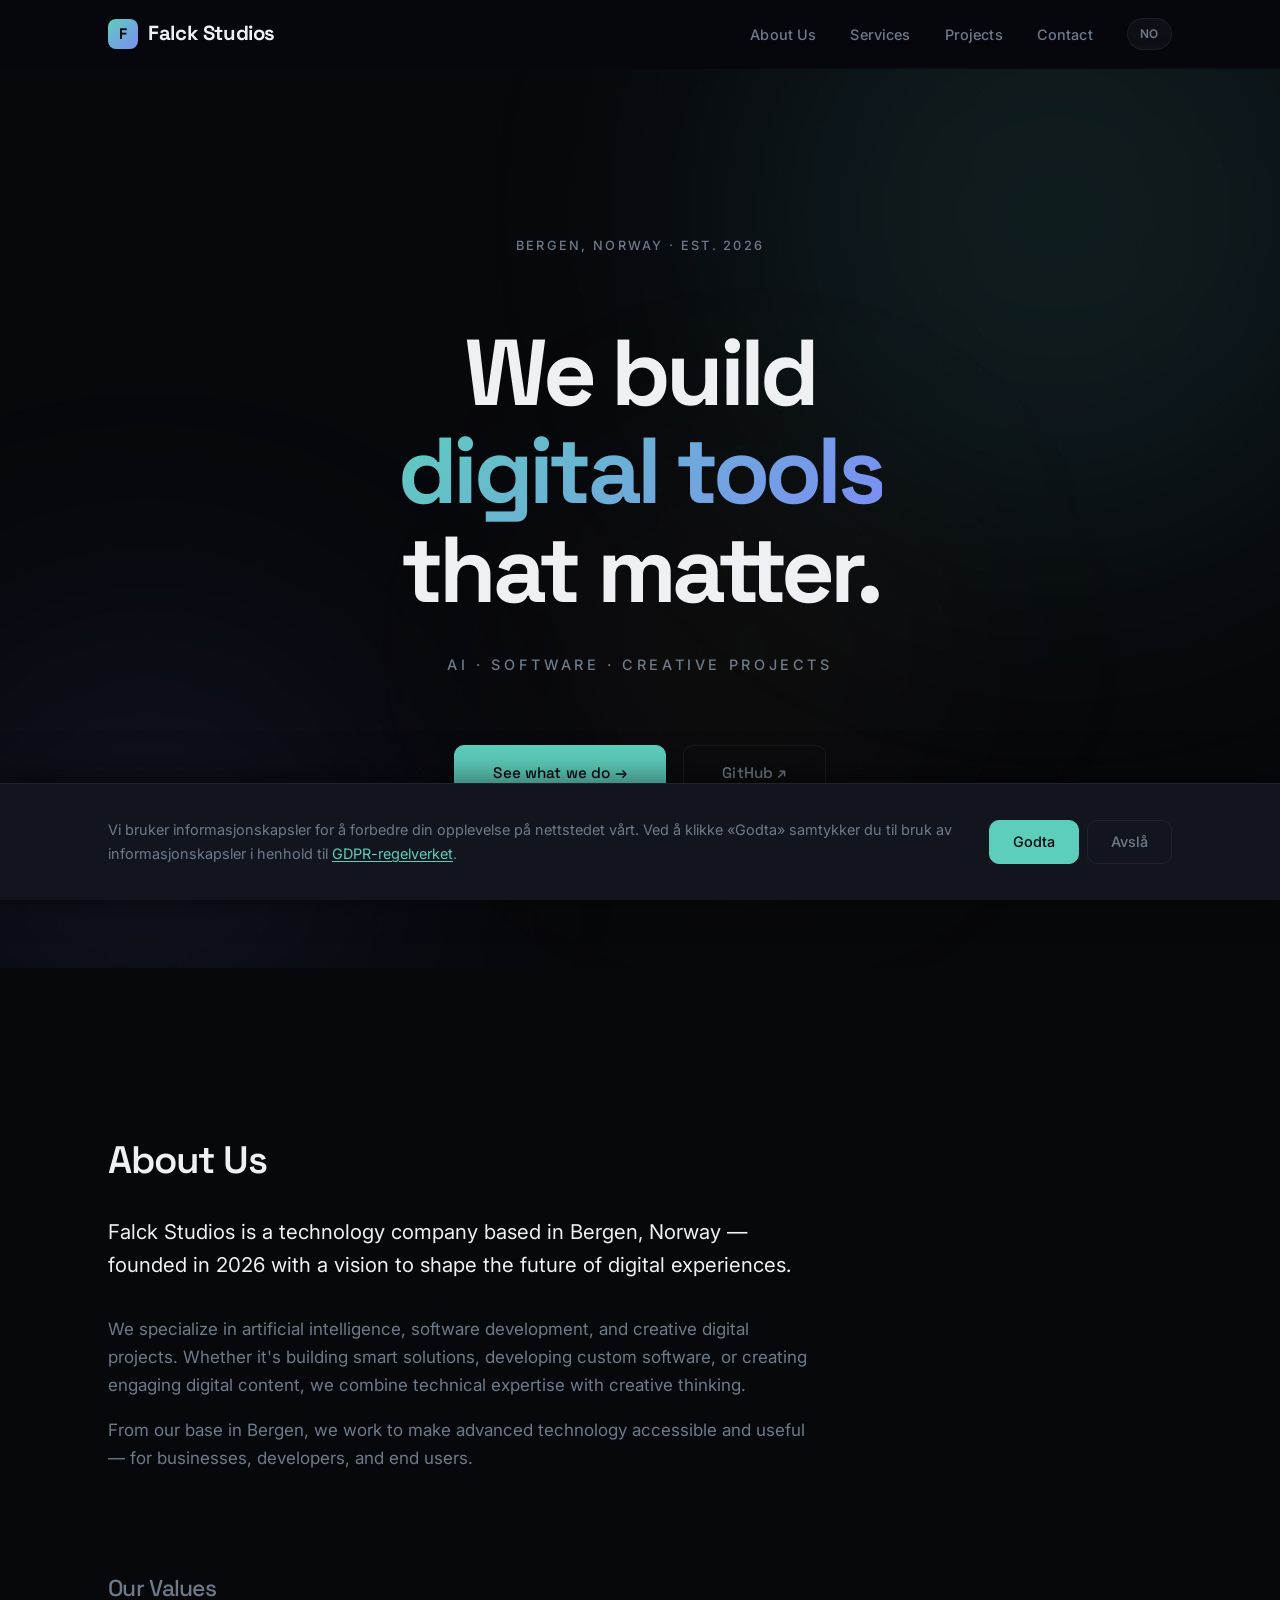
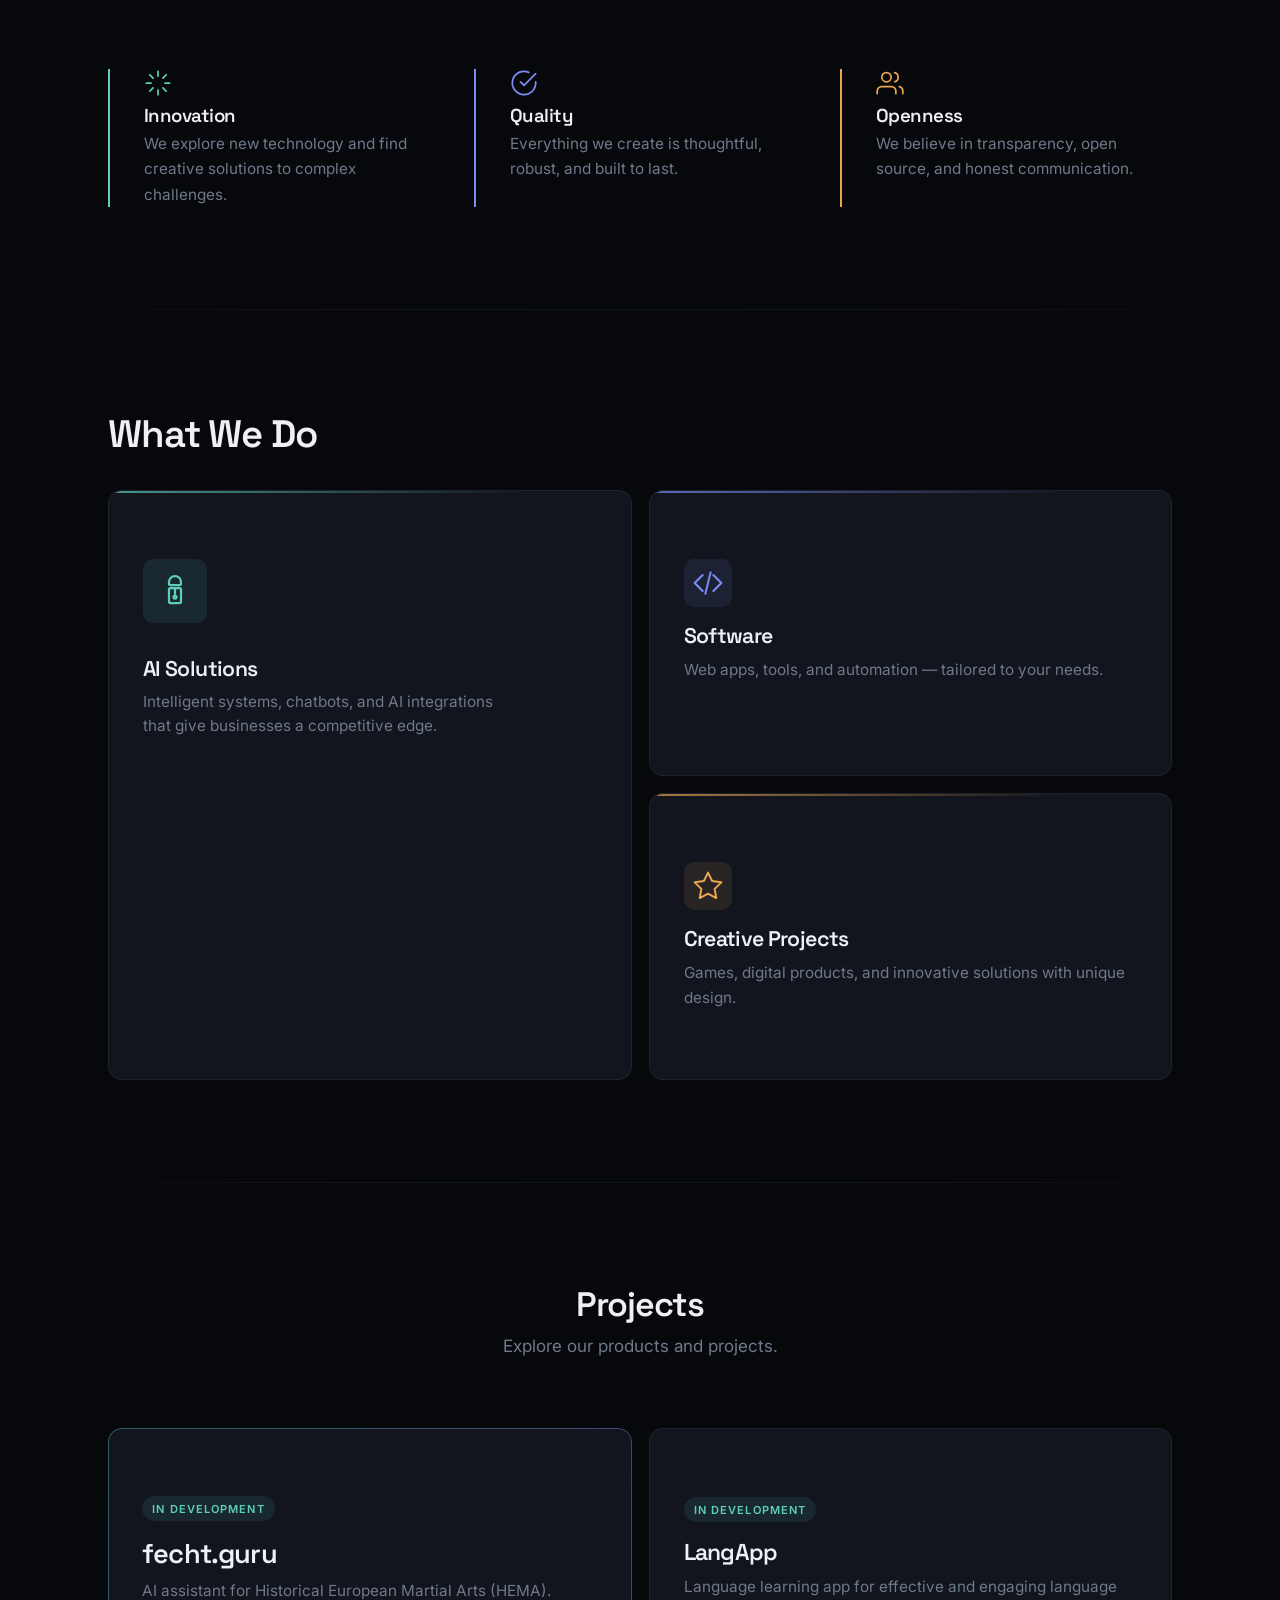
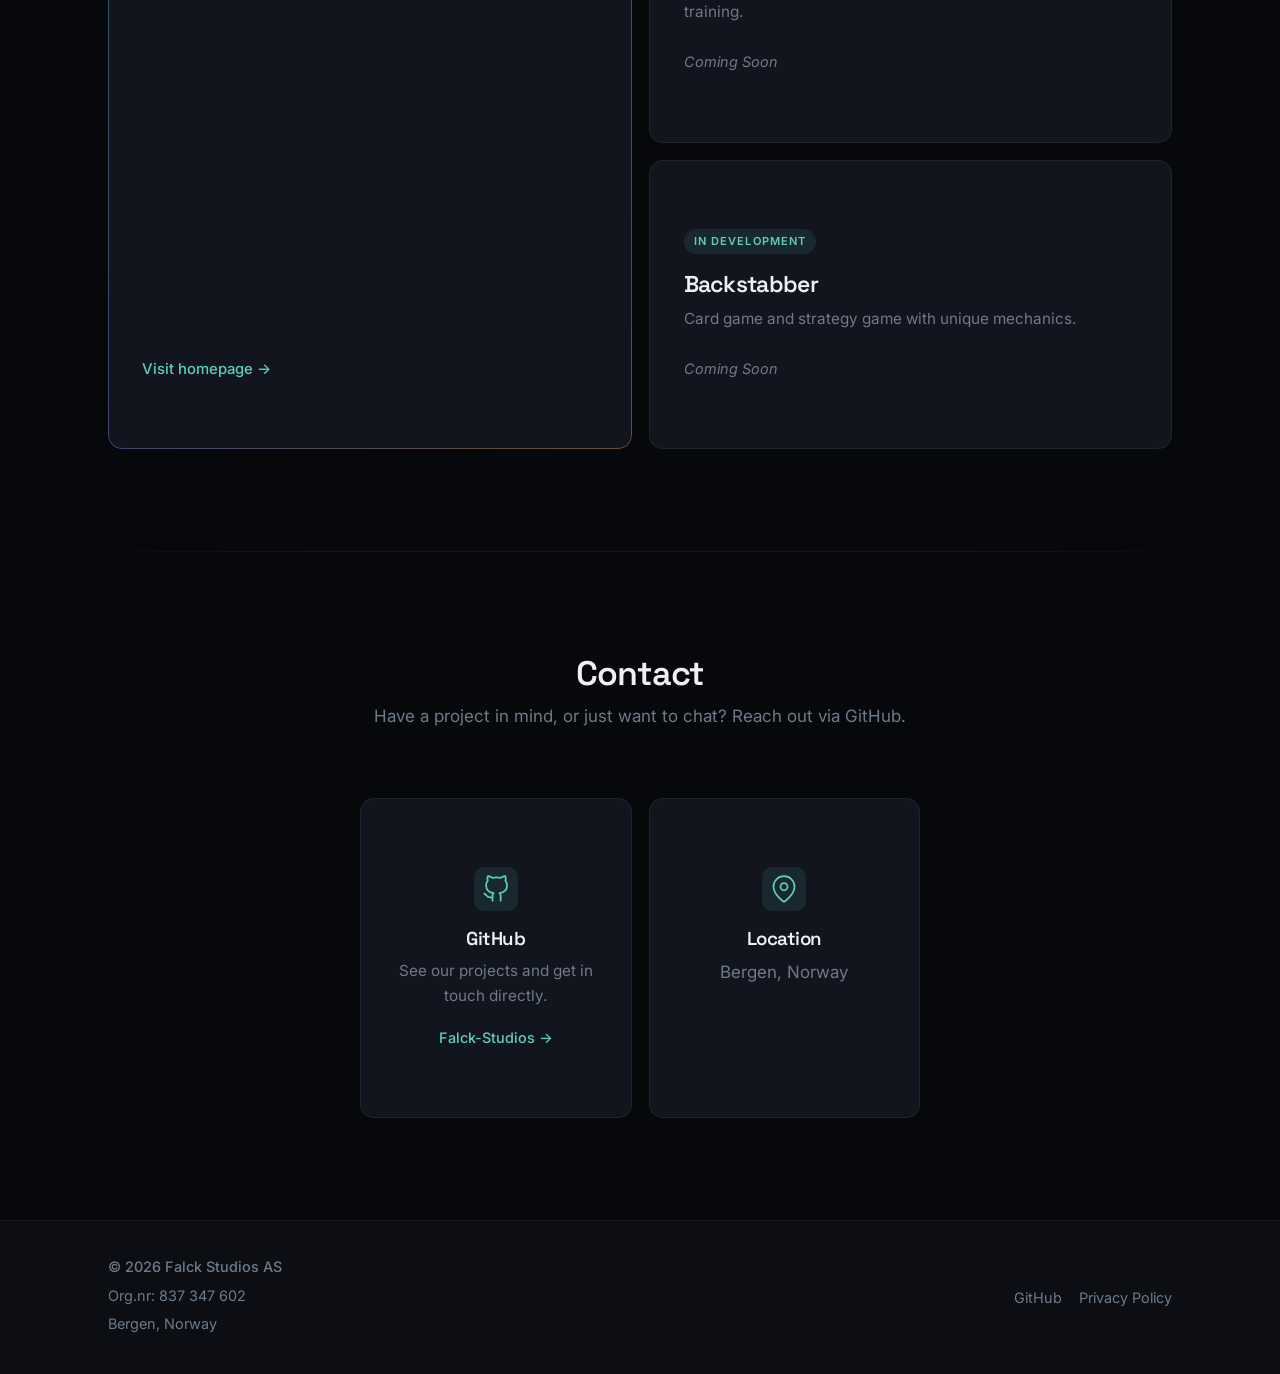
==== commit b9a658c5: "Remove blog section and redesign homepage - Remove blog section entirely (nav, HTML, CSS, i18n, blog" ====
--- a/index.html
+++ b/index.html
@@ -33,9 +33,9 @@
   <!-- Google Fonts — Inter (non-render-blocking) -->
   <link rel="preconnect" href="https://fonts.googleapis.com">
   <link rel="preconnect" href="https://fonts.gstatic.com" crossorigin>
-  <link rel="preload" as="style" href="https://fonts.googleapis.com/css2?family=Inter:wght@400;500;600;700&display=swap">
-  <link href="https://fonts.googleapis.com/css2?family=Inter:wght@400;500;600;700&display=swap" rel="stylesheet" media="print" onload="this.media='all'">
-  <noscript><link href="https://fonts.googleapis.com/css2?family=Inter:wght@400;500;600;700&display=swap" rel="stylesheet"></noscript>
+  <link rel="preload" as="style" href="https://fonts.googleapis.com/css2?family=Inter:wght@400;500;600;700&family=Space+Grotesk:wght@500;600;700&display=swap">
+  <link href="https://fonts.googleapis.com/css2?family=Inter:wght@400;500;600;700&family=Space+Grotesk:wght@500;600;700&display=swap" rel="stylesheet" media="print" onload="this.media='all'">
+  <noscript><link href="https://fonts.googleapis.com/css2?family=Inter:wght@400;500;600;700&family=Space+Grotesk:wght@500;600;700&display=swap" rel="stylesheet"></noscript>
 
   <!-- Stylesheet -->
   <link rel="stylesheet" href="css/style.css">
@@ -83,7 +83,6 @@
         <li><a href="#om-oss" class="nav__link" data-i18n="nav.about">Om Oss</a></li>
         <li><a href="#tjenester" class="nav__link" data-i18n="nav.services">Tjenester</a></li>
         <li><a href="#prosjekter" class="nav__link" data-i18n="nav.projects">Prosjekter</a></li>
-        <li><a href="#blogg" class="nav__link" data-i18n="nav.blog">Blogg</a></li>
         <li><a href="#kontakt" class="nav__link" data-i18n="nav.contact">Kontakt</a></li>
         <li>
           <button id="lang-toggle" class="lang-toggle" type="button" aria-label="Switch to English">EN</button>
@@ -94,7 +93,10 @@
 
   <main>
     <section id="hero" class="hero">
-      <div class="hero__bg-grain" aria-hidden="true"></div>
+      <div class="hero__orb hero__orb--1" aria-hidden="true"></div>
+      <div class="hero__orb hero__orb--2" aria-hidden="true"></div>
+      <div class="hero__orb hero__orb--3" aria-hidden="true"></div>
+      <div class="hero__grid" aria-hidden="true"></div>
       <div class="hero__content">
         <p class="hero__kicker" data-i18n="hero.kicker">Bergen, Norge · Est. 2026</p>
         <h1 class="hero__title">
@@ -107,9 +109,6 @@
           <a href="#tjenester" class="hero__cta hero__cta--primary" data-i18n="hero.ctaPrimary">Se hva vi gjør →</a>
           <a href="https://github.com/Falck-Studios" target="_blank" rel="noopener noreferrer" class="hero__cta hero__cta--secondary">GitHub ↗</a>
         </div>
-      </div>
-      <div class="hero__scroll-hint" aria-hidden="true">
-        <svg width="20" height="20" viewBox="0 0 24 24" fill="none" stroke="currentColor" stroke-width="1.5"><path d="M12 5v14M19 12l-7 7-7-7"/></svg>
       </div>
     </section>
 
@@ -176,7 +175,7 @@
         <div class="container">
           <h2 class="section-heading reveal" data-i18n="services.heading">Hva vi gjør</h2>
           <div class="services-grid reveal-stagger">
-            <div class="service-card">
+            <div class="service-card service-card--featured">
               <div class="service-icon" aria-hidden="true">
                 <svg width="32" height="32" viewBox="0 0 24 24" fill="none" stroke="currentColor" stroke-width="1.5" stroke-linecap="round" stroke-linejoin="round"><path d="M12 2a4 4 0 0 1 4 4v1a1 1 0 0 1-1 1H9a1 1 0 0 1-1-1V6a4 4 0 0 1 4-4z"/><rect x="8" y="10" width="8" height="10" rx="1"/><line x1="12" y1="10" x2="12" y2="14"/><circle cx="12" cy="16" r="1"/></svg>
               </div>
@@ -209,7 +208,7 @@
           <p class="section__subtitle reveal" data-i18n="projects.subtitle">Utforsk produktene og prosjektene våre.</p>
 
           <div class="project-grid reveal-stagger">
-            <a href="https://fecht.guru" target="_blank" rel="noopener noreferrer" class="project-card project-card--wip">
+            <a href="https://fecht.guru" target="_blank" rel="noopener noreferrer" class="project-card project-card--featured project-card--wip">
               <span class="project-card__badge" data-i18n="projects.badge.wip">Under utvikling</span>
               <h3 class="project-card__name">fecht.guru</h3>
               <p class="project-card__desc" data-i18n="projects.fecht.desc">AI-assistent for historisk europeisk kampsport (HEMA).</p>
@@ -234,40 +233,6 @@
       </section>
 
       <hr class="section-divider" aria-hidden="true">
-
-      <section id="blogg" class="section blogg" aria-labelledby="blogg-heading">
-        <div class="container">
-          <h2 id="blogg-heading">Blogg</h2>
-          <p class="section-subtitle">Innsikt, veiledninger og tanker om teknologi og innovasjon.</p>
-
-          <div class="blog-grid">
-            <a href="blog/ai-transformerer-smabedrifter.html" class="blog-card">
-              <span class="blog-card__date">1. april 2026</span>
-              <h3 class="blog-card__title">Hvordan AI transformerer småbedrifter</h3>
-              <p class="blog-card__excerpt">Kunstig intelligens er ikke lenger forbeholdt store selskaper. Oppdag hvordan små og mellomstore bedrifter kan dra nytte av AI-verktøy.</p>
-              <span class="blog-card__read-more">Les mer →</span>
-            </a>
-
-            <a href="blog/velge-riktig-teknologipartner.html" class="blog-card">
-              <span class="blog-card__date">1. april 2026</span>
-              <h3 class="blog-card__title">Slik velger du riktig teknologipartner</h3>
-              <p class="blog-card__excerpt">Å finne riktig teknologipartner kan være avgjørende for suksessen til ditt digitale prosjekt. Her er hva du bør se etter.</p>
-              <span class="blog-card__read-more">Les mer →</span>
-            </a>
-
-            <a href="blog/fremtiden-for-webutvikling.html" class="blog-card">
-              <span class="blog-card__date">1. april 2026</span>
-              <h3 class="blog-card__title">Fremtiden for webutvikling i 2026</h3>
-              <p class="blog-card__excerpt">Fra AI-assistert koding til nye rammeverk — vi ser på trendene som former webutvikling i året som kommer.</p>
-              <span class="blog-card__read-more">Les mer →</span>
-            </a>
-          </div>
-
-          <div class="blog-cta">
-            <a href="blog/" class="blog-cta__link">Se alle innlegg →</a>
-          </div>
-        </div>
-      </section>
 
       <section id="kontakt" class="section kontakt" aria-labelledby="kontakt-heading">
         <div class="container">
--- a/css/style.css
+++ b/css/style.css
@@ -3,25 +3,30 @@
    ========================================================================== */
 
 :root {
-  /* Color palette — warm dark with teal accent */
-  --color-bg-primary: #0b0f13;
-  --color-bg-secondary: #10151c;
-  --color-bg-tertiary: #171e28;
+  /* Color palette — deep dark with multi-accent */
+  --color-bg-primary: #07080c;
+  --color-bg-secondary: #0c0e14;
+  --color-bg-elevated: #12151e;
+  --color-bg-elevated-hover: #181c28;
   --color-border: rgba(255, 255, 255, 0.06);
-  --color-border-hover: rgba(94, 206, 190, 0.35);
-  --color-text-primary: #e2e8f0;
-  --color-text-secondary: #7c8a9a;
+  --color-border-hover: rgba(255, 255, 255, 0.12);
+  --color-text-primary: #eef0f4;
+  --color-text-secondary: #6e7a8a;
   --color-accent: #5ecebc;
-  --color-accent-hover: #7fddd0;
-  --color-accent-glow: rgba(94, 206, 190, 0.12);
-  --color-accent-subtle: rgba(94, 206, 190, 0.06);
-  --color-warm: #f0a868;
+  --color-accent-hover: #7eddd0;
+  --color-accent-glow: rgba(94, 206, 190, 0.1);
+  --color-accent-subtle: rgba(94, 206, 190, 0.04);
+  --color-accent-2: #7c8cf5;
+  --color-accent-2-glow: rgba(124, 140, 245, 0.1);
+  --color-warm: #e8a650;
+  --color-warm-glow: rgba(232, 166, 80, 0.1);
 
   /* Typography */
-  --font-family: 'Inter', -apple-system, BlinkMacSystemFont, 'Segoe UI', Roboto,
+  --font-display: 'Space Grotesk', -apple-system, BlinkMacSystemFont, sans-serif;
+  --font-body: 'Inter', -apple-system, BlinkMacSystemFont, 'Segoe UI', Roboto,
     Oxygen, Ubuntu, Cantarell, 'Helvetica Neue', sans-serif;
   --font-size-base: 16px;
-  --line-height-base: 1.6;
+  --line-height-base: 1.65;
 
   /* Layout */
   --max-width: 1200px;
@@ -31,19 +36,20 @@
   --spacing-lg: 2rem;
   --spacing-xl: 4rem;
   --spacing-2xl: 6rem;
+  --spacing-3xl: 10rem;
 
   /* Effects */
-  --radius-sm: 8px;
-  --radius-md: 12px;
-  --radius-lg: 16px;
-  --shadow-card: 0 1px 3px rgba(0, 0, 0, 0.3), 0 0 0 1px rgba(255, 255, 255, 0.03);
-  --shadow-card-hover: 0 8px 32px rgba(0, 0, 0, 0.4), 0 0 0 1px rgba(94, 206, 190, 0.15);
+  --radius-sm: 10px;
+  --radius-md: 14px;
+  --radius-lg: 20px;
+  --shadow-soft: 0 2px 8px rgba(0, 0, 0, 0.3);
+  --shadow-elevated: 0 8px 32px rgba(0, 0, 0, 0.4);
   --transition-smooth: cubic-bezier(0.22, 1, 0.36, 1);
 }
 
 @media (min-width: 768px) {
   :root {
-    --font-size-base: 18px;
+    --font-size-base: 17px;
   }
 }
 
@@ -66,7 +72,7 @@
 }
 
 body {
-  font-family: var(--font-family);
+  font-family: var(--font-body);
   line-height: var(--line-height-base);
   color: var(--color-text-primary);
   background-color: var(--color-bg-primary);
@@ -75,7 +81,6 @@
   overflow-x: hidden;
 }
 
-/* Skip-to-content link */
 .skip-link {
   position: absolute;
   top: -100%;
@@ -94,19 +99,12 @@
   color: var(--color-bg-primary);
 }
 
-img,
-picture,
-video,
-canvas,
-svg {
+img, picture, video, canvas, svg {
   display: block;
   max-width: 100%;
 }
 
-input,
-button,
-textarea,
-select {
+input, button, textarea, select {
   font: inherit;
 }
 
@@ -119,7 +117,6 @@
   color: var(--color-accent-hover);
 }
 
-/* Keyboard focus indicator */
 a:focus-visible,
 button:focus-visible {
   outline: 2px solid var(--color-accent);
@@ -127,8 +124,7 @@
   border-radius: 2px;
 }
 
-ul,
-ol {
+ul, ol {
   list-style: none;
 }
 
@@ -137,15 +133,17 @@
    ========================================================================== */
 
 h1, h2, h3, h4, h5, h6 {
-  line-height: 1.2;
+  font-family: var(--font-display);
+  line-height: 1.15;
   font-weight: 600;
   color: var(--color-text-primary);
+  letter-spacing: -0.03em;
 }
 
 h1 { font-size: 2.5rem; }
 h2 { font-size: 2rem; }
-h3 { font-size: 1.5rem; }
-h4 { font-size: 1.25rem; }
+h3 { font-size: 1.35rem; }
+h4 { font-size: 1.15rem; }
 
 p {
   color: var(--color-text-secondary);
@@ -161,6 +159,14 @@
   max-width: var(--max-width);
   margin-inline: auto;
   padding-inline: var(--spacing-md);
+}
+
+@media (min-width: 480px) {
+  .container { padding-inline: var(--spacing-lg); }
+}
+
+@media (min-width: 1024px) {
+  .container { padding-inline: var(--spacing-xl); }
 }
 
 /* ==========================================================================
@@ -173,16 +179,16 @@
   left: 0;
   width: 100%;
   z-index: 1000;
-  background-color: rgba(10, 14, 20, 0.8);
-  backdrop-filter: blur(16px) saturate(180%);
-  -webkit-backdrop-filter: blur(16px) saturate(180%);
-  border-bottom: 1px solid var(--color-border);
-  transition: background-color 0.3s ease, border-color 0.3s ease;
+  background-color: rgba(7, 8, 12, 0.6);
+  backdrop-filter: blur(20px) saturate(180%);
+  -webkit-backdrop-filter: blur(20px) saturate(180%);
+  border-bottom: 1px solid transparent;
+  transition: background-color 0.4s ease, border-color 0.4s ease;
 }
 
 .site-header--scrolled {
-  background-color: rgba(10, 14, 20, 0.95);
-  border-bottom-color: rgba(255, 255, 255, 0.08);
+  background-color: rgba(7, 8, 12, 0.92);
+  border-bottom-color: var(--color-border);
 }
 
 .nav {
@@ -195,8 +201,9 @@
 .nav__logo {
   display: flex;
   align-items: center;
-  gap: 0.5rem;
-  font-size: 1.25rem;
+  gap: 0.6rem;
+  font-family: var(--font-display);
+  font-size: 1.2rem;
   font-weight: 700;
   color: var(--color-text-primary);
   letter-spacing: -0.02em;
@@ -208,13 +215,13 @@
   display: inline-flex;
   align-items: center;
   justify-content: center;
-  width: 32px;
-  height: 32px;
-  border-radius: var(--radius-sm);
-  background: linear-gradient(135deg, var(--color-accent), var(--color-warm));
+  width: 30px;
+  height: 30px;
+  border-radius: 8px;
+  background: linear-gradient(135deg, var(--color-accent), var(--color-accent-2));
   color: var(--color-bg-primary);
   font-weight: 800;
-  font-size: 1rem;
+  font-size: 0.9rem;
   letter-spacing: 0;
   flex-shrink: 0;
 }
@@ -225,19 +232,38 @@
 
 .nav__menu {
   display: flex;
+  align-items: center;
   gap: var(--spacing-lg);
 }
 
 .nav__link {
   color: var(--color-text-secondary);
-  font-size: 0.875rem;
+  font-size: 0.85rem;
   font-weight: 500;
+  letter-spacing: 0.01em;
   transition: color 0.2s ease;
+  position: relative;
+}
+
+.nav__link::after {
+  content: '';
+  position: absolute;
+  bottom: -4px;
+  left: 0;
+  width: 0;
+  height: 1px;
+  background: var(--color-accent);
+  transition: width 0.3s var(--transition-smooth);
+}
+
+.nav__link:hover::after,
+.nav__link--active::after {
+  width: 100%;
 }
 
 .nav__link:hover,
 .nav__link--active {
-  color: var(--color-accent);
+  color: var(--color-text-primary);
 }
 
 /* Hamburger toggle */
@@ -254,29 +280,6 @@
   padding: 0;
 }
 
-/* Language toggle */
-.lang-toggle {
-  display: inline-flex;
-  align-items: center;
-  justify-content: center;
-  padding: 0.3rem 0.7rem;
-  font-size: 0.75rem;
-  font-weight: 600;
-  letter-spacing: 0.05em;
-  color: var(--color-accent);
-  background: var(--color-accent-glow);
-  border: 1px solid rgba(94, 206, 190, 0.25);
-  border-radius: 100px;
-  cursor: pointer;
-  transition: background-color 0.2s ease, border-color 0.2s ease, color 0.2s ease;
-}
-
-.lang-toggle:hover {
-  background-color: var(--color-accent);
-  color: var(--color-bg-primary);
-  border-color: var(--color-accent);
-}
-
 .nav__toggle-bar {
   display: block;
   width: 100%;
@@ -286,17 +289,37 @@
   transition: transform 0.3s ease, opacity 0.3s ease;
 }
 
-/* Animated hamburger → X */
 .nav__toggle[aria-expanded="true"] .nav__toggle-bar:nth-child(1) {
   transform: translateY(7px) rotate(45deg);
 }
-
 .nav__toggle[aria-expanded="true"] .nav__toggle-bar:nth-child(2) {
   opacity: 0;
 }
-
 .nav__toggle[aria-expanded="true"] .nav__toggle-bar:nth-child(3) {
   transform: translateY(-7px) rotate(-45deg);
+}
+
+/* Language toggle */
+.lang-toggle {
+  display: inline-flex;
+  align-items: center;
+  justify-content: center;
+  padding: 0.3rem 0.7rem;
+  font-size: 0.7rem;
+  font-weight: 600;
+  letter-spacing: 0.06em;
+  color: var(--color-text-secondary);
+  background: rgba(255, 255, 255, 0.04);
+  border: 1px solid var(--color-border);
+  border-radius: 100px;
+  cursor: pointer;
+  transition: all 0.2s ease;
+}
+
+.lang-toggle:hover {
+  background-color: rgba(255, 255, 255, 0.08);
+  color: var(--color-text-primary);
+  border-color: var(--color-border-hover);
 }
 
 /* Mobile nav */
@@ -312,7 +335,7 @@
     width: 100%;
     flex-direction: column;
     gap: 0;
-    background-color: rgba(10, 14, 20, 0.97);
+    background-color: rgba(7, 8, 12, 0.97);
     backdrop-filter: blur(24px) saturate(180%);
     -webkit-backdrop-filter: blur(24px) saturate(180%);
     border-bottom: 1px solid var(--color-border);
@@ -340,12 +363,15 @@
                 color 0.2s ease;
   }
 
+  .nav__link::after {
+    display: none;
+  }
+
   .nav__menu--open .nav__link {
     transform: translateX(0);
     opacity: 1;
   }
 
-  /* Staggered animation for menu items */
   .nav__menu--open li:nth-child(1) .nav__link { transition-delay: 0.05s; }
   .nav__menu--open li:nth-child(2) .nav__link { transition-delay: 0.1s; }
   .nav__menu--open li:nth-child(3) .nav__link { transition-delay: 0.15s; }
@@ -369,61 +395,23 @@
   }
 }
 
-/* Offset main content below fixed header */
 main {
   padding-top: 4rem;
 }
 
 /* ==========================================================================
-   Responsive Breakpoints (mobile-first)
-   ========================================================================== */
-
-/* Small devices (480px and up) */
-@media (min-width: 480px) {
-  .container {
-    padding-inline: var(--spacing-lg);
-  }
-}
-
-/* Medium devices (768px and up) */
-@media (min-width: 768px) {
-  .container {
-    padding-inline: var(--spacing-lg);
-  }
-}
-
-/* Large devices (1024px and up) */
-@media (min-width: 1024px) {
-  .container {
-    padding-inline: var(--spacing-xl);
-  }
-}
-
-/* Extra large devices (1200px and up) */
-@media (min-width: 1200px) {
-  .container {
-    padding-inline: var(--spacing-xl);
-  }
-}
-
-/* ==========================================================================
    Hero Section
    ========================================================================== */
 
 @keyframes fade-in-up {
-  from {
-    opacity: 0;
-    transform: translateY(24px);
-  }
-  to {
-    opacity: 1;
-    transform: translateY(0);
-  }
-}
-
-@keyframes float-down {
-  0%, 100% { transform: translateY(0); opacity: 0.6; }
-  50% { transform: translateY(6px); opacity: 1; }
+  from { opacity: 0; transform: translateY(24px); }
+  to { opacity: 1; transform: translateY(0); }
+}
+
+@keyframes orb-drift {
+  0%, 100% { transform: translate(0, 0) scale(1); }
+  33% { transform: translate(50px, -40px) scale(1.08); }
+  66% { transform: translate(-30px, 30px) scale(0.94); }
 }
 
 .hero {
@@ -435,99 +423,114 @@
   padding: var(--spacing-lg);
   overflow: hidden;
   background: var(--color-bg-primary);
-}
-
-.hero::before {
-  content: '';
+  text-align: center;
+}
+
+/* Animated gradient orbs */
+.hero__orb {
   position: absolute;
+  border-radius: 50%;
+  filter: blur(130px);
+  pointer-events: none;
+  will-change: transform;
+}
+
+.hero__orb--1 {
+  width: 650px;
+  height: 650px;
+  background: rgba(94, 206, 190, 0.1);
   top: -20%;
-  right: -10%;
-  width: 700px;
-  height: 700px;
-  background: radial-gradient(circle, rgba(94, 206, 190, 0.07) 0%, transparent 65%);
-  pointer-events: none;
-}
-
-.hero::after {
-  content: '';
-  position: absolute;
-  bottom: -10%;
-  left: -10%;
+  right: -8%;
+  animation: orb-drift 28s ease-in-out infinite;
+}
+
+.hero__orb--2 {
   width: 500px;
   height: 500px;
-  background: radial-gradient(circle, rgba(240, 168, 104, 0.05) 0%, transparent 65%);
-  pointer-events: none;
-}
-
-.hero__bg-grain {
+  background: rgba(124, 140, 245, 0.07);
+  bottom: -15%;
+  left: -8%;
+  animation: orb-drift 28s ease-in-out infinite reverse;
+  animation-delay: -9s;
+}
+
+.hero__orb--3 {
+  width: 350px;
+  height: 350px;
+  background: rgba(232, 166, 80, 0.05);
+  top: 45%;
+  left: 45%;
+  animation: orb-drift 22s ease-in-out infinite;
+  animation-delay: -16s;
+}
+
+/* Dot grid pattern for texture */
+.hero__grid {
   position: absolute;
   inset: 0;
-  opacity: 0.4;
-  background-image: url("data:image/svg+xml,%3Csvg viewBox='0 0 256 256' xmlns='http://www.w3.org/2000/svg'%3E%3Cfilter id='noise'%3E%3CfeTurbulence type='fractalNoise' baseFrequency='0.9' numOctaves='4' stitchTiles='stitch'/%3E%3C/filter%3E%3Crect width='100%25' height='100%25' filter='url(%23noise)' opacity='0.04'/%3E%3C/svg%3E");
-  background-repeat: repeat;
-  background-size: 256px;
+  background-image: radial-gradient(circle, rgba(255, 255, 255, 0.025) 1px, transparent 1px);
+  background-size: 40px 40px;
   pointer-events: none;
 }
 
 .hero__content {
   position: relative;
   z-index: 1;
-  max-width: 780px;
+  max-width: 900px;
   animation: fade-in-up 0.8s ease-out;
 }
 
 .hero__kicker {
-  font-size: 0.8rem;
-  letter-spacing: 0.15em;
+  font-size: 0.75rem;
+  letter-spacing: 0.18em;
   text-transform: uppercase;
   color: var(--color-text-secondary);
+  margin-bottom: var(--spacing-xl);
+  font-weight: 500;
+}
+
+.hero__title {
+  font-family: var(--font-display);
+  font-size: clamp(2.8rem, 8vw, 5.5rem);
+  font-weight: 700;
+  letter-spacing: -0.05em;
+  line-height: 1.05;
   margin-bottom: var(--spacing-lg);
-  font-weight: 500;
-}
-
-.hero__title {
-  font-size: clamp(2.5rem, 7vw, 4.5rem);
-  font-weight: 700;
-  letter-spacing: -0.04em;
-  line-height: 1.1;
-  margin-bottom: var(--spacing-lg);
-  color: var(--color-text-primary);
 }
 
 .hero__title-accent {
-  background: linear-gradient(135deg, var(--color-accent) 0%, var(--color-warm) 100%);
+  background: linear-gradient(135deg, var(--color-accent) 0%, var(--color-accent-2) 100%);
   -webkit-background-clip: text;
   -webkit-text-fill-color: transparent;
   background-clip: text;
 }
 
 .hero__subtitle {
-  font-size: clamp(0.8rem, 1.6vw, 0.9rem);
-  color: var(--color-accent);
-  letter-spacing: 0.2em;
+  font-size: clamp(0.75rem, 1.5vw, 0.85rem);
+  color: var(--color-text-secondary);
+  letter-spacing: 0.25em;
   text-transform: uppercase;
   font-weight: 500;
   margin-bottom: var(--spacing-xl);
-  opacity: 0.7;
 }
 
 .hero__actions {
   display: flex;
-  gap: 1rem;
+  gap: var(--spacing-md);
   flex-wrap: wrap;
+  justify-content: center;
 }
 
 .hero__cta {
   display: inline-block;
   padding: 0.85rem 2.25rem;
   border-radius: var(--radius-sm);
+  font-family: var(--font-display);
   font-weight: 500;
-  font-size: 0.95rem;
+  font-size: 0.9rem;
   letter-spacing: 0.01em;
   transition: all 0.3s var(--transition-smooth);
-  background: transparent;
   position: relative;
-  overflow: hidden;
 }
 
 .hero__cta--primary {
@@ -539,7 +542,7 @@
 .hero__cta--primary:hover {
   background-color: transparent;
   color: var(--color-accent);
-  box-shadow: 0 4px 24px rgba(94, 206, 190, 0.25);
+  box-shadow: 0 0 40px rgba(94, 206, 190, 0.15);
 }
 
 .hero__cta--secondary {
@@ -549,18 +552,9 @@
 }
 
 .hero__cta--secondary:hover {
-  color: var(--color-accent);
-  border-color: rgba(94, 206, 190, 0.4);
-}
-
-.hero__scroll-hint {
-  position: absolute;
-  bottom: 2rem;
-  left: 50%;
-  transform: translateX(-50%);
-  color: var(--color-text-secondary);
-  animation: float-down 2.5s ease-in-out infinite;
-  opacity: 0.5;
+  color: var(--color-text-primary);
+  border-color: var(--color-border-hover);
+  background: rgba(255, 255, 255, 0.03);
 }
 
 /* ==========================================================================
@@ -568,51 +562,37 @@
    ========================================================================== */
 
 .om-oss {
-  padding-block: var(--spacing-2xl);
+  padding-block: var(--spacing-3xl) var(--spacing-2xl);
 }
 
 .section-heading {
-  font-size: 1.75rem;
+  font-size: clamp(1.75rem, 3vw, 2.25rem);
   font-weight: 600;
   margin-bottom: var(--spacing-lg);
-  position: relative;
-  display: inline-block;
-  letter-spacing: -0.02em;
-}
-
-.section-heading::after {
-  content: '';
-  display: block;
-  width: 3rem;
-  height: 2px;
-  background: linear-gradient(90deg, var(--color-accent), transparent);
-  margin-top: var(--spacing-sm);
-  border-radius: 2px;
-  transition: width 0.3s var(--transition-smooth);
-}
-
-.section-heading:hover::after {
-  width: 100%;
+  letter-spacing: -0.03em;
 }
 
 .om-oss__intro {
-  max-width: 720px;
+  max-width: 700px;
+  margin-bottom: var(--spacing-2xl);
+}
+
+.om-oss__lead {
+  font-size: 1.2rem;
+  color: var(--color-text-primary);
+  margin-bottom: var(--spacing-lg);
+  line-height: 1.6;
+}
+
+.om-oss__values {
+  margin-top: var(--spacing-xl);
+}
+
+.om-oss__values-heading {
+  font-size: 1.35rem;
   margin-bottom: var(--spacing-xl);
-}
-
-.om-oss__lead {
-  font-size: 1.15rem;
-  color: var(--color-text-primary);
-  margin-bottom: var(--spacing-md);
-}
-
-.om-oss__values {
-  margin-top: var(--spacing-lg);
-}
-
-.om-oss__values-heading {
-  font-size: 1.5rem;
-  margin-bottom: var(--spacing-lg);
+  color: var(--color-text-secondary);
+  font-weight: 500;
 }
 
 .om-oss__values-grid {
@@ -621,123 +601,190 @@
   gap: var(--spacing-lg);
 }
 
+@media (min-width: 600px) {
+  .om-oss__values-grid {
+    grid-template-columns: repeat(3, 1fr);
+  }
+}
+
+/* Values as clean accent-bordered items instead of heavy cards */
 .value-card {
-  background-color: var(--color-bg-secondary);
+  background: transparent;
+  border: none;
+  border-left: 2px solid var(--color-accent);
+  border-radius: 0;
+  padding: 0 0 0 var(--spacing-lg);
+  box-shadow: none;
+  transition: border-color 0.3s ease;
+}
+
+.value-card:nth-child(2) {
+  border-left-color: var(--color-accent-2);
+}
+
+.value-card:nth-child(3) {
+  border-left-color: var(--color-warm);
+}
+
+.value-card__icon {
+  color: var(--color-accent);
+  margin-bottom: var(--spacing-sm);
+  display: flex;
+  align-items: center;
+  justify-content: flex-start;
+  width: auto;
+  height: auto;
+  border-radius: 0;
+  background: none;
+}
+
+.value-card:nth-child(2) .value-card__icon {
+  color: var(--color-accent-2);
+}
+
+.value-card:nth-child(3) .value-card__icon {
+  color: var(--color-warm);
+}
+
+.value-card__title {
+  font-size: 1.1rem;
+  margin-bottom: var(--spacing-xs);
+}
+
+.value-card__text {
+  margin-bottom: 0;
+  font-size: 0.9rem;
+}
+
+/* ==========================================================================
+   Services Section — Bento Grid
+   ========================================================================== */
+
+.services {
+  padding: var(--spacing-2xl) 0;
+}
+
+.services-grid {
+  display: grid;
+  grid-template-columns: 1fr;
+  gap: var(--spacing-md);
+}
+
+@media (min-width: 768px) {
+  .services-grid {
+    grid-template-columns: 1fr 1fr;
+    grid-template-rows: 1fr 1fr;
+  }
+}
+
+.service-card {
+  background-color: var(--color-bg-elevated);
   border: 1px solid var(--color-border);
   border-radius: var(--radius-md);
-  padding: var(--spacing-lg);
-  transition: border-color 0.3s ease, box-shadow 0.3s ease, transform 0.3s var(--transition-smooth);
-  box-shadow: var(--shadow-card);
-}
-
-.value-card:hover {
+  padding: var(--spacing-xl) var(--spacing-lg);
+  position: relative;
+  overflow: hidden;
+  transition: border-color 0.4s ease, transform 0.4s var(--transition-smooth);
+}
+
+/* Colored top accent bar — unique per card */
+.service-card::before {
+  content: '';
+  position: absolute;
+  top: 0;
+  left: 0;
+  right: 0;
+  height: 2px;
+  background: linear-gradient(90deg, var(--color-accent), transparent 80%);
+  opacity: 0.7;
+}
+
+.service-card:nth-child(2)::before {
+  background: linear-gradient(90deg, var(--color-accent-2), transparent 80%);
+}
+
+.service-card:nth-child(3)::before {
+  background: linear-gradient(90deg, var(--color-warm), transparent 80%);
+}
+
+.service-card:hover {
   border-color: var(--color-border-hover);
-  box-shadow: var(--shadow-card-hover);
-  transform: translateY(-4px);
-}
-
-.value-card__icon {
-  color: var(--color-accent);
-  margin-bottom: var(--spacing-md);
+  transform: translateY(-2px);
+}
+
+/* Featured service card spans two rows */
+.service-card--featured {
+  display: flex;
+  flex-direction: column;
+}
+
+@media (min-width: 768px) {
+  .service-card--featured {
+    grid-row: 1 / 3;
+  }
+
+  .service-card--featured .service-icon {
+    width: 64px;
+    height: 64px;
+    margin-bottom: var(--spacing-lg);
+  }
+
+  .service-card--featured .service-icon svg {
+    width: 36px;
+    height: 36px;
+  }
+
+  .service-card--featured h3 {
+    font-size: 1.6rem;
+    margin-bottom: var(--spacing-md);
+  }
+
+  .service-card--featured p {
+    font-size: 1.05rem;
+    line-height: 1.6;
+    max-width: 380px;
+  }
+}
+
+.service-icon {
   display: flex;
   align-items: center;
   justify-content: center;
   width: 48px;
   height: 48px;
-  border-radius: var(--radius-sm);
-  background: var(--color-accent-glow);
-  transition: transform 0.3s var(--transition-smooth), background 0.3s ease;
-}
-
-.value-card:hover .value-card__icon {
-  transform: scale(1.1);
-  background: rgba(94, 206, 190, 0.2);
-}
-
-.value-card__title {
-  margin-bottom: var(--spacing-sm);
-}
-
-.value-card__text {
-  margin-bottom: 0;
-}
-
-@media (min-width: 600px) {
-  .om-oss__values-grid {
-    grid-template-columns: repeat(2, 1fr);
-  }
-}
-
-@media (min-width: 900px) {
-  .om-oss__values-grid {
-    grid-template-columns: repeat(3, 1fr);
-  }
-}
-
-/* ==========================================================================
-   Services Section
-   ========================================================================== */
-
-.services {
-  padding: var(--spacing-2xl) 0;
-}
-
-.services-grid {
-  display: grid;
-  grid-template-columns: 1fr;
-  gap: var(--spacing-lg);
-}
-
-@media (min-width: 768px) {
-  .services-grid {
-    grid-template-columns: repeat(3, 1fr);
-  }
-}
-
-.service-card {
-  background-color: var(--color-bg-secondary);
-  border: 1px solid var(--color-border);
-  border-radius: var(--radius-md);
-  padding: var(--spacing-lg) var(--spacing-lg) var(--spacing-md);
-  text-align: center;
-  transition: transform 0.3s var(--transition-smooth), box-shadow 0.3s ease, border-color 0.3s ease;
-  box-shadow: var(--shadow-card);
-}
-
-.service-card:hover {
-  transform: translateY(-4px);
-  box-shadow: var(--shadow-card-hover);
-  border-color: var(--color-border-hover);
-}
-
-.service-icon {
-  display: flex;
-  align-items: center;
-  justify-content: center;
-  width: 56px;
-  height: 56px;
-  margin: 0 auto var(--spacing-md);
+  margin-bottom: var(--spacing-md);
   border-radius: var(--radius-sm);
   background: var(--color-accent-glow);
   color: var(--color-accent);
-  transition: transform 0.3s var(--transition-smooth), background 0.3s ease;
+  transition: transform 0.3s var(--transition-smooth);
+}
+
+.service-card:nth-child(2) .service-icon {
+  background: var(--color-accent-2-glow);
+  color: var(--color-accent-2);
+}
+
+.service-card:nth-child(3) .service-icon {
+  background: var(--color-warm-glow);
+  color: var(--color-warm);
 }
 
 .service-card:hover .service-icon {
-  transform: scale(1.1) rotate(-3deg);
-  background: rgba(94, 206, 190, 0.2);
+  transform: scale(1.08);
 }
 
 .service-card h3 {
+  font-size: 1.25rem;
   margin-bottom: var(--spacing-sm);
 }
 
 .service-card p {
   margin-bottom: 0;
-}
-
-/* ==========================================================================
-   Sections
+  font-size: 0.9rem;
+}
+
+/* ==========================================================================
+   Sections — shared
    ========================================================================== */
 
 .section {
@@ -745,508 +792,21 @@
 }
 
 .section__title {
+  text-align: center;
   margin-bottom: var(--spacing-sm);
 }
 
-.section__subtitle {
-  color: var(--color-text-secondary);
-  margin-bottom: var(--spacing-lg);
-}
-
-/* ==========================================================================
-   Project Grid & Cards
-   ========================================================================== */
-
-.project-grid {
-  display: grid;
-  gap: var(--spacing-lg);
-  grid-template-columns: 1fr;
-}
-
-@media (min-width: 768px) {
-  .project-grid {
-    grid-template-columns: repeat(3, 1fr);
-  }
-}
-
-.project-card {
-  display: flex;
-  flex-direction: column;
-  background-color: var(--color-bg-secondary);
-  border: 1px solid var(--color-border);
-  border-radius: var(--radius-md);
-  padding: var(--spacing-lg);
-  transition: border-color 0.3s ease, transform 0.3s var(--transition-smooth), box-shadow 0.3s ease;
-  color: inherit;
-  text-decoration: none;
-  box-shadow: var(--shadow-card);
-}
-
-.project-card:hover {
-  border-color: var(--color-border-hover);
-  transform: translateY(-4px);
-  color: inherit;
-  box-shadow: var(--shadow-card-hover);
-}
-
-.project-card--wip {
-  position: relative;
-  opacity: 0.85;
-}
-
-.project-card__badge {
-  display: inline-block;
-  font-size: 0.7rem;
-  font-weight: 600;
-  text-transform: uppercase;
-  letter-spacing: 0.08em;
-  color: var(--color-accent);
-  background: var(--color-accent-glow);
-  padding: 0.25rem 0.65rem;
-  border-radius: 100px;
-  margin-bottom: var(--spacing-sm);
-}
-
-.project-card__status {
-  color: var(--color-text-secondary);
-  font-size: 0.875rem;
-  font-style: italic;
-  margin-top: auto;
-}
-
-.project-card__name {
-  margin-bottom: var(--spacing-sm);
-}
-
-.project-card__desc {
-  flex: 1;
-  color: var(--color-text-secondary);
-}
-
-.project-card__link {
-  color: var(--color-accent);
-  font-weight: 500;
-  font-size: 0.875rem;
-}
-
-.project-card:hover .project-card__link {
-  color: var(--color-accent-hover);
-}
-
-/* ==========================================================================
-   Blog Section
-   ========================================================================== */
-
-.blog-grid {
-  display: grid;
-  grid-template-columns: 1fr;
-  gap: var(--spacing-lg);
-}
-
-@media (min-width: 768px) {
-  .blog-grid {
-    grid-template-columns: repeat(3, 1fr);
-  }
-}
-
-.blog-card {
-  display: flex;
-  flex-direction: column;
-  background-color: var(--color-bg-secondary);
-  border: 1px solid var(--color-border);
-  border-radius: var(--radius-md);
-  padding: var(--spacing-lg);
-  text-decoration: none;
-  color: inherit;
-  transition: border-color 0.3s ease, box-shadow 0.3s ease, transform 0.3s ease;
-  box-shadow: var(--shadow-card);
-}
-
-.blog-card:hover {
-  border-color: var(--color-border-hover);
-  box-shadow: var(--shadow-card-hover);
-  transform: translateY(-2px);
-  color: inherit;
-}
-
-.blog-card__date {
-  font-size: 0.8rem;
-  color: var(--color-accent);
-  font-weight: 500;
-  text-transform: uppercase;
-  letter-spacing: 0.05em;
-  margin-bottom: var(--spacing-sm);
-}
-
-.blog-card__title {
-  font-size: 1.15rem;
-  margin-bottom: var(--spacing-sm);
-  color: var(--color-text-primary);
-}
-
-.blog-card__excerpt {
-  flex: 1;
-  font-size: 0.9rem;
-  color: var(--color-text-secondary);
-  margin-bottom: var(--spacing-md);
-}
-
-.blog-card__read-more {
-  font-size: 0.875rem;
-  font-weight: 500;
-  color: var(--color-accent);
-  transition: color 0.2s ease;
-}
-
-.blog-card:hover .blog-card__read-more {
-  color: var(--color-accent-hover);
-}
-
-.blog-cta {
+.section__subtitle,
+.section-subtitle {
   text-align: center;
-  margin-top: var(--spacing-xl);
-}
-
-.blog-cta__link {
-  display: inline-block;
-  padding: 0.75rem 2rem;
-  border: 1px solid rgba(94, 206, 190, 0.4);
-  border-radius: var(--radius-sm);
-  color: var(--color-accent);
-  font-weight: 500;
-  font-size: 0.95rem;
-  transition: all 0.3s ease;
-}
-
-.blog-cta__link:hover {
-  background-color: var(--color-accent);
-  color: var(--color-bg-primary);
-  border-color: var(--color-accent);
-  box-shadow: 0 4px 24px rgba(94, 206, 190, 0.25);
-}
-
-/* Blog listing page */
-.blog-listing {
-  padding-block: var(--spacing-2xl);
-  min-height: 60vh;
-}
-
-.blog-listing__header {
+  color: var(--color-text-secondary);
   margin-bottom: var(--spacing-xl);
 }
-
-.blog-listing__title {
-  font-size: 2rem;
-  margin-bottom: var(--spacing-sm);
-}
-
-.blog-listing__subtitle {
-  color: var(--color-text-secondary);
-}
-
-/* Blog article page */
-.blog-article {
-  padding-block: var(--spacing-2xl);
-  min-height: 60vh;
-}
-
-.blog-article__header {
-  max-width: 720px;
-  margin-bottom: var(--spacing-xl);
-}
-
-.blog-article__date {
-  font-size: 0.85rem;
-  color: var(--color-accent);
-  font-weight: 500;
-  text-transform: uppercase;
-  letter-spacing: 0.05em;
-  margin-bottom: var(--spacing-sm);
-  display: block;
-}
-
-.blog-article__title {
-  font-size: clamp(1.75rem, 4vw, 2.5rem);
-  margin-bottom: var(--spacing-md);
-}
-
-.blog-article__intro {
-  font-size: 1.1rem;
-  color: var(--color-text-primary);
-  line-height: 1.7;
-}
-
-.blog-article__content {
-  max-width: 720px;
-}
-
-.blog-article__content h2 {
-  font-size: 1.5rem;
-  margin-top: var(--spacing-xl);
-  margin-bottom: var(--spacing-md);
-}
-
-.blog-article__content h3 {
-  font-size: 1.25rem;
-  margin-top: var(--spacing-lg);
-  margin-bottom: var(--spacing-sm);
-}
-
-.blog-article__content p {
-  margin-bottom: var(--spacing-md);
-  line-height: 1.7;
-}
-
-.blog-article__content ul,
-.blog-article__content ol {
-  margin-bottom: var(--spacing-md);
-  padding-left: var(--spacing-lg);
-}
-
-.blog-article__content li {
-  color: var(--color-text-secondary);
-  margin-bottom: var(--spacing-sm);
-  line-height: 1.6;
-  list-style: disc;
-}
-
-.blog-article__content ol li {
-  list-style: decimal;
-}
-
-.blog-article__back {
-  display: inline-block;
-  margin-top: var(--spacing-xl);
-  font-weight: 500;
-}
-
-/* ==========================================================================
-   Sections — shared
-   ========================================================================== */
 
 .section h2 {
   text-align: center;
   margin-bottom: var(--spacing-sm);
 }
-
-.section-subtitle {
-  text-align: center;
-  margin-bottom: var(--spacing-xl);
-}
-
-/* ==========================================================================
-   Contact Section
-   ========================================================================== */
-
-.contact-grid {
-  display: grid;
-  grid-template-columns: 1fr;
-  gap: var(--spacing-lg);
-  max-width: 600px;
-  margin-inline: auto;
-}
-
-@media (min-width: 600px) {
-  .contact-grid {
-    grid-template-columns: repeat(2, 1fr);
-  }
-}
-
-.contact-card {
-  background-color: var(--color-bg-secondary);
-  border: 1px solid var(--color-border);
-  border-radius: var(--radius-md);
-  padding: var(--spacing-lg);
-  text-align: center;
-  transition: border-color 0.3s ease, box-shadow 0.3s ease, transform 0.3s var(--transition-smooth);
-  box-shadow: var(--shadow-card);
-  text-decoration: none;
-  color: inherit;
-  display: block;
-}
-
-.contact-card--link:hover {
-  border-color: var(--color-border-hover);
-  box-shadow: var(--shadow-card-hover);
-  transform: translateY(-4px);
-  color: inherit;
-}
-
-.contact-card__desc {
-  font-size: 0.9rem;
-  color: var(--color-text-secondary);
-}
-
-.contact-card__arrow {
-  display: block;
-  margin-top: var(--spacing-sm);
-  font-size: 0.875rem;
-  font-weight: 500;
-  color: var(--color-accent);
-}
-
-.contact-icon {
-  display: flex;
-  align-items: center;
-  justify-content: center;
-  width: 48px;
-  height: 48px;
-  margin: 0 auto var(--spacing-sm);
-  border-radius: var(--radius-sm);
-  background: var(--color-accent-glow);
-  color: var(--color-accent);
-  transition: transform 0.3s var(--transition-smooth), background 0.3s ease;
-}
-
-.contact-card--link:hover .contact-icon {
-  transform: scale(1.1);
-  background: rgba(94, 206, 190, 0.2);
-}
-
-.contact-card h3 {
-  margin-bottom: var(--spacing-sm);
-}
-
-.contact-location {
-  color: var(--color-text-secondary);
-  margin-bottom: 0;
-}
-
-/* ==========================================================================
-   Footer
-   ========================================================================== */
-
-.site-footer {
-  border-top: 1px solid var(--color-border);
-  background-color: var(--color-bg-secondary);
-  padding: var(--spacing-lg) 0;
-  margin-top: var(--spacing-2xl);
-}
-
-.footer-content {
-  display: flex;
-  flex-direction: column;
-  gap: var(--spacing-md);
-  align-items: center;
-  text-align: center;
-}
-
-.footer-company p {
-  margin-bottom: var(--spacing-xs);
-  color: var(--color-text-secondary);
-  font-size: 0.875rem;
-}
-
-.footer-name {
-  color: var(--color-text-primary);
-  font-weight: 500;
-}
-
-.footer-links {
-  display: flex;
-  gap: var(--spacing-md);
-  flex-wrap: wrap;
-  justify-content: center;
-}
-
-.footer-links a {
-  font-size: 0.875rem;
-  color: var(--color-text-secondary);
-  transition: color 0.2s ease;
-}
-
-.footer-links a:hover {
-  color: var(--color-accent);
-}
-
-.footer-links__placeholder {
-  font-size: 0.875rem;
-  color: var(--color-text-secondary);
-  cursor: default;
-}
-
-/* ==========================================================================
-   Privacy Policy Page
-   ========================================================================== */
-
-.privacy-policy {
-  padding-top: calc(4rem + var(--spacing-2xl));
-  padding-bottom: var(--spacing-2xl);
-}
-
-.privacy-policy__title {
-  font-size: clamp(2rem, 4vw, 2.5rem);
-  margin-bottom: var(--spacing-sm);
-}
-
-.privacy-policy__updated {
-  font-size: 0.875rem;
-  color: var(--color-text-secondary);
-  margin-bottom: var(--spacing-xl);
-}
-
-.privacy-policy__section {
-  margin-bottom: var(--spacing-xl);
-  max-width: 780px;
-}
-
-.privacy-policy__section h2 {
-  font-size: 1.35rem;
-  margin-bottom: var(--spacing-md);
-  color: var(--color-text-primary);
-}
-
-.privacy-policy__list {
-  list-style: disc;
-  padding-left: var(--spacing-lg);
-  margin-top: var(--spacing-sm);
-}
-
-.privacy-policy__list li {
-  color: var(--color-text-secondary);
-  margin-bottom: var(--spacing-sm);
-  line-height: var(--line-height-base);
-}
-
-.privacy-policy__list li strong {
-  color: var(--color-text-primary);
-}
-
-@media (min-width: 768px) {
-  .footer-content {
-    flex-direction: row;
-    justify-content: space-between;
-    text-align: left;
-  }
-}
-
-/* ==========================================================================
-   Scroll-triggered Reveal Animations
-   ========================================================================== */
-
-.reveal {
-  opacity: 0;
-  transform: translateY(32px);
-  transition: opacity 0.7s var(--transition-smooth),
-              transform 0.7s var(--transition-smooth);
-}
-
-.reveal--visible {
-  opacity: 1;
-  transform: translateY(0);
-}
-
-/* Staggered reveals for grid children */
-.reveal-stagger > * {
-  opacity: 0;
-  transform: translateY(24px);
-  transition: opacity 0.5s var(--transition-smooth),
-              transform 0.5s var(--transition-smooth);
-}
-
-.reveal-stagger--visible > *:nth-child(1) { opacity: 1; transform: translateY(0); transition-delay: 0s; }
-.reveal-stagger--visible > *:nth-child(2) { opacity: 1; transform: translateY(0); transition-delay: 0.1s; }
-.reveal-stagger--visible > *:nth-child(3) { opacity: 1; transform: translateY(0); transition-delay: 0.2s; }
 
 /* Section divider */
 .section-divider {
@@ -1254,9 +814,334 @@
   max-width: var(--max-width);
   margin-inline: auto;
   height: 1px;
-  background: linear-gradient(90deg, transparent, var(--color-border), rgba(94, 206, 190, 0.15), var(--color-border), transparent);
+  background: linear-gradient(90deg, transparent, var(--color-border), rgba(94, 206, 190, 0.08), var(--color-border), transparent);
   border: none;
 }
+
+/* ==========================================================================
+   Project Grid & Cards — Featured Layout
+   ========================================================================== */
+
+.project-grid {
+  display: grid;
+  gap: var(--spacing-md);
+  grid-template-columns: 1fr;
+}
+
+@media (min-width: 768px) {
+  .project-grid {
+    grid-template-columns: 1fr 1fr;
+  }
+
+  .project-card--featured {
+    grid-row: 1 / 3;
+  }
+}
+
+.project-card {
+  display: flex;
+  flex-direction: column;
+  background-color: var(--color-bg-elevated);
+  border: 1px solid var(--color-border);
+  border-radius: var(--radius-md);
+  padding: var(--spacing-xl) var(--spacing-lg);
+  transition: border-color 0.3s ease, transform 0.3s var(--transition-smooth);
+  color: inherit;
+  text-decoration: none;
+}
+
+.project-card:hover {
+  border-color: var(--color-border-hover);
+  transform: translateY(-2px);
+  color: inherit;
+}
+
+/* Featured project — gradient border */
+.project-card--featured {
+  border: none;
+  position: relative;
+  background: var(--color-bg-elevated);
+}
+
+.project-card--featured::before {
+  content: '';
+  position: absolute;
+  inset: 0;
+  border-radius: var(--radius-md);
+  padding: 1px;
+  background: linear-gradient(135deg, var(--color-accent), var(--color-accent-2), var(--color-warm));
+  -webkit-mask: linear-gradient(#fff 0 0) content-box, linear-gradient(#fff 0 0);
+  -webkit-mask-composite: xor;
+  mask-composite: exclude;
+  pointer-events: none;
+  opacity: 0.4;
+  transition: opacity 0.5s ease;
+}
+
+.project-card--featured:hover::before {
+  opacity: 0.8;
+}
+
+.project-card--featured .project-card__name {
+  font-size: 1.6rem;
+}
+
+.project-card--wip {
+  opacity: 1;
+}
+
+.project-card__badge {
+  display: inline-block;
+  font-size: 0.65rem;
+  font-weight: 600;
+  text-transform: uppercase;
+  letter-spacing: 0.1em;
+  color: var(--color-accent);
+  background: var(--color-accent-glow);
+  padding: 0.2rem 0.6rem;
+  border-radius: 100px;
+  margin-bottom: var(--spacing-md);
+  width: fit-content;
+}
+
+.project-card__name {
+  margin-bottom: var(--spacing-sm);
+}
+
+.project-card__desc {
+  flex: 1;
+  color: var(--color-text-secondary);
+  font-size: 0.9rem;
+}
+
+.project-card__status {
+  color: var(--color-text-secondary);
+  font-size: 0.85rem;
+  font-style: italic;
+  margin-top: auto;
+  padding-top: var(--spacing-sm);
+}
+
+.project-card__link {
+  color: var(--color-accent);
+  font-weight: 500;
+  font-size: 0.875rem;
+  margin-top: auto;
+  padding-top: var(--spacing-sm);
+}
+
+.project-card:hover .project-card__link {
+  color: var(--color-accent-hover);
+}
+
+/* ==========================================================================
+   Contact Section
+   ========================================================================== */
+
+.kontakt {
+  padding-block: var(--spacing-2xl);
+}
+
+.contact-grid {
+  display: grid;
+  grid-template-columns: 1fr;
+  gap: var(--spacing-md);
+  max-width: 560px;
+  margin-inline: auto;
+}
+
+@media (min-width: 600px) {
+  .contact-grid {
+    grid-template-columns: repeat(2, 1fr);
+  }
+}
+
+.contact-card {
+  background-color: var(--color-bg-elevated);
+  border: 1px solid var(--color-border);
+  border-radius: var(--radius-md);
+  padding: var(--spacing-xl) var(--spacing-lg);
+  text-align: center;
+  transition: border-color 0.3s ease, transform 0.3s var(--transition-smooth);
+  text-decoration: none;
+  color: inherit;
+  display: block;
+}
+
+.contact-card--link:hover {
+  border-color: var(--color-border-hover);
+  transform: translateY(-2px);
+  color: inherit;
+}
+
+.contact-card__desc {
+  font-size: 0.9rem;
+  color: var(--color-text-secondary);
+}
+
+.contact-card__arrow {
+  display: block;
+  margin-top: var(--spacing-sm);
+  font-size: 0.85rem;
+  font-weight: 500;
+  color: var(--color-accent);
+}
+
+.contact-icon {
+  display: flex;
+  align-items: center;
+  justify-content: center;
+  width: 44px;
+  height: 44px;
+  margin: 0 auto var(--spacing-md);
+  border-radius: var(--radius-sm);
+  background: var(--color-accent-glow);
+  color: var(--color-accent);
+  transition: transform 0.3s var(--transition-smooth);
+}
+
+.contact-card--link:hover .contact-icon {
+  transform: scale(1.08);
+}
+
+.contact-card h3 {
+  font-size: 1.1rem;
+  margin-bottom: var(--spacing-sm);
+}
+
+.contact-location {
+  color: var(--color-text-secondary);
+  margin-bottom: 0;
+}
+
+/* ==========================================================================
+   Footer
+   ========================================================================== */
+
+.site-footer {
+  border-top: 1px solid var(--color-border);
+  background-color: var(--color-bg-secondary);
+  padding: var(--spacing-lg) 0;
+}
+
+.footer-content {
+  display: flex;
+  flex-direction: column;
+  gap: var(--spacing-md);
+  align-items: center;
+  text-align: center;
+}
+
+@media (min-width: 768px) {
+  .footer-content {
+    flex-direction: row;
+    justify-content: space-between;
+    text-align: left;
+  }
+}
+
+.footer-company p {
+  margin-bottom: var(--spacing-xs);
+  color: var(--color-text-secondary);
+  font-size: 0.85rem;
+}
+
+.footer-name {
+  color: var(--color-text-primary);
+  font-weight: 500;
+}
+
+.footer-links {
+  display: flex;
+  gap: var(--spacing-md);
+  flex-wrap: wrap;
+  justify-content: center;
+}
+
+.footer-links a {
+  font-size: 0.85rem;
+  color: var(--color-text-secondary);
+  transition: color 0.2s ease;
+}
+
+.footer-links a:hover {
+  color: var(--color-accent);
+}
+
+/* ==========================================================================
+   Privacy Policy Page
+   ========================================================================== */
+
+.privacy-policy {
+  padding-top: calc(4rem + var(--spacing-2xl));
+  padding-bottom: var(--spacing-2xl);
+}
+
+.privacy-policy__title {
+  font-size: clamp(2rem, 4vw, 2.5rem);
+  margin-bottom: var(--spacing-sm);
+}
+
+.privacy-policy__updated {
+  font-size: 0.875rem;
+  color: var(--color-text-secondary);
+  margin-bottom: var(--spacing-xl);
+}
+
+.privacy-policy__section {
+  margin-bottom: var(--spacing-xl);
+  max-width: 780px;
+}
+
+.privacy-policy__section h2 {
+  font-size: 1.35rem;
+  margin-bottom: var(--spacing-md);
+  color: var(--color-text-primary);
+  text-align: left;
+}
+
+.privacy-policy__list {
+  list-style: disc;
+  padding-left: var(--spacing-lg);
+  margin-top: var(--spacing-sm);
+}
+
+.privacy-policy__list li {
+  color: var(--color-text-secondary);
+  margin-bottom: var(--spacing-sm);
+  line-height: var(--line-height-base);
+}
+
+.privacy-policy__list li strong {
+  color: var(--color-text-primary);
+}
+
+/* ==========================================================================
+   Scroll-triggered Reveal Animations
+   ========================================================================== */
+
+.reveal {
+  opacity: 0;
+  transform: translateY(28px);
+  transition: opacity 0.7s var(--transition-smooth),
+              transform 0.7s var(--transition-smooth);
+}
+
+.reveal--visible {
+  opacity: 1;
+  transform: translateY(0);
+}
+
+.reveal-stagger > * {
+  opacity: 0;
+  transform: translateY(20px);
+  transition: opacity 0.5s var(--transition-smooth),
+              transform 0.5s var(--transition-smooth);
+}
+
+.reveal-stagger--visible > *:nth-child(1) { opacity: 1; transform: translateY(0); transition-delay: 0s; }
+.reveal-stagger--visible > *:nth-child(2) { opacity: 1; transform: translateY(0); transition-delay: 0.12s; }
+.reveal-stagger--visible > *:nth-child(3) { opacity: 1; transform: translateY(0); transition-delay: 0.24s; }
 
 /* ==========================================================================
    Cookie Consent Banner
@@ -1268,9 +1153,9 @@
   left: 0;
   width: 100%;
   z-index: 2000;
-  background-color: var(--color-bg-secondary);
+  background-color: var(--color-bg-elevated);
   border-top: 1px solid var(--color-border);
-  box-shadow: 0 -4px 24px rgba(0, 0, 0, 0.4);
+  box-shadow: 0 -4px 32px rgba(0, 0, 0, 0.5);
   transform: translateY(100%);
   transition: transform 0.4s ease;
 }
@@ -1299,7 +1184,7 @@
 }
 
 .cookie-consent__text {
-  font-size: 0.875rem;
+  font-size: 0.85rem;
   color: var(--color-text-secondary);
   margin-bottom: 0;
   flex: 1;
@@ -1322,9 +1207,9 @@
 }
 
 .cookie-consent__btn {
-  padding: 0.6rem 1.5rem;
+  padding: 0.55rem 1.35rem;
   border-radius: var(--radius-sm);
-  font-size: 0.875rem;
+  font-size: 0.85rem;
   font-weight: 500;
   cursor: pointer;
   border: 1px solid transparent;
@@ -1341,7 +1226,6 @@
 .cookie-consent__btn--accept:hover {
   background-color: var(--color-accent-hover);
   border-color: var(--color-accent-hover);
-  box-shadow: 0 4px 16px rgba(94, 206, 190, 0.25);
 }
 
 .cookie-consent__btn--decline {
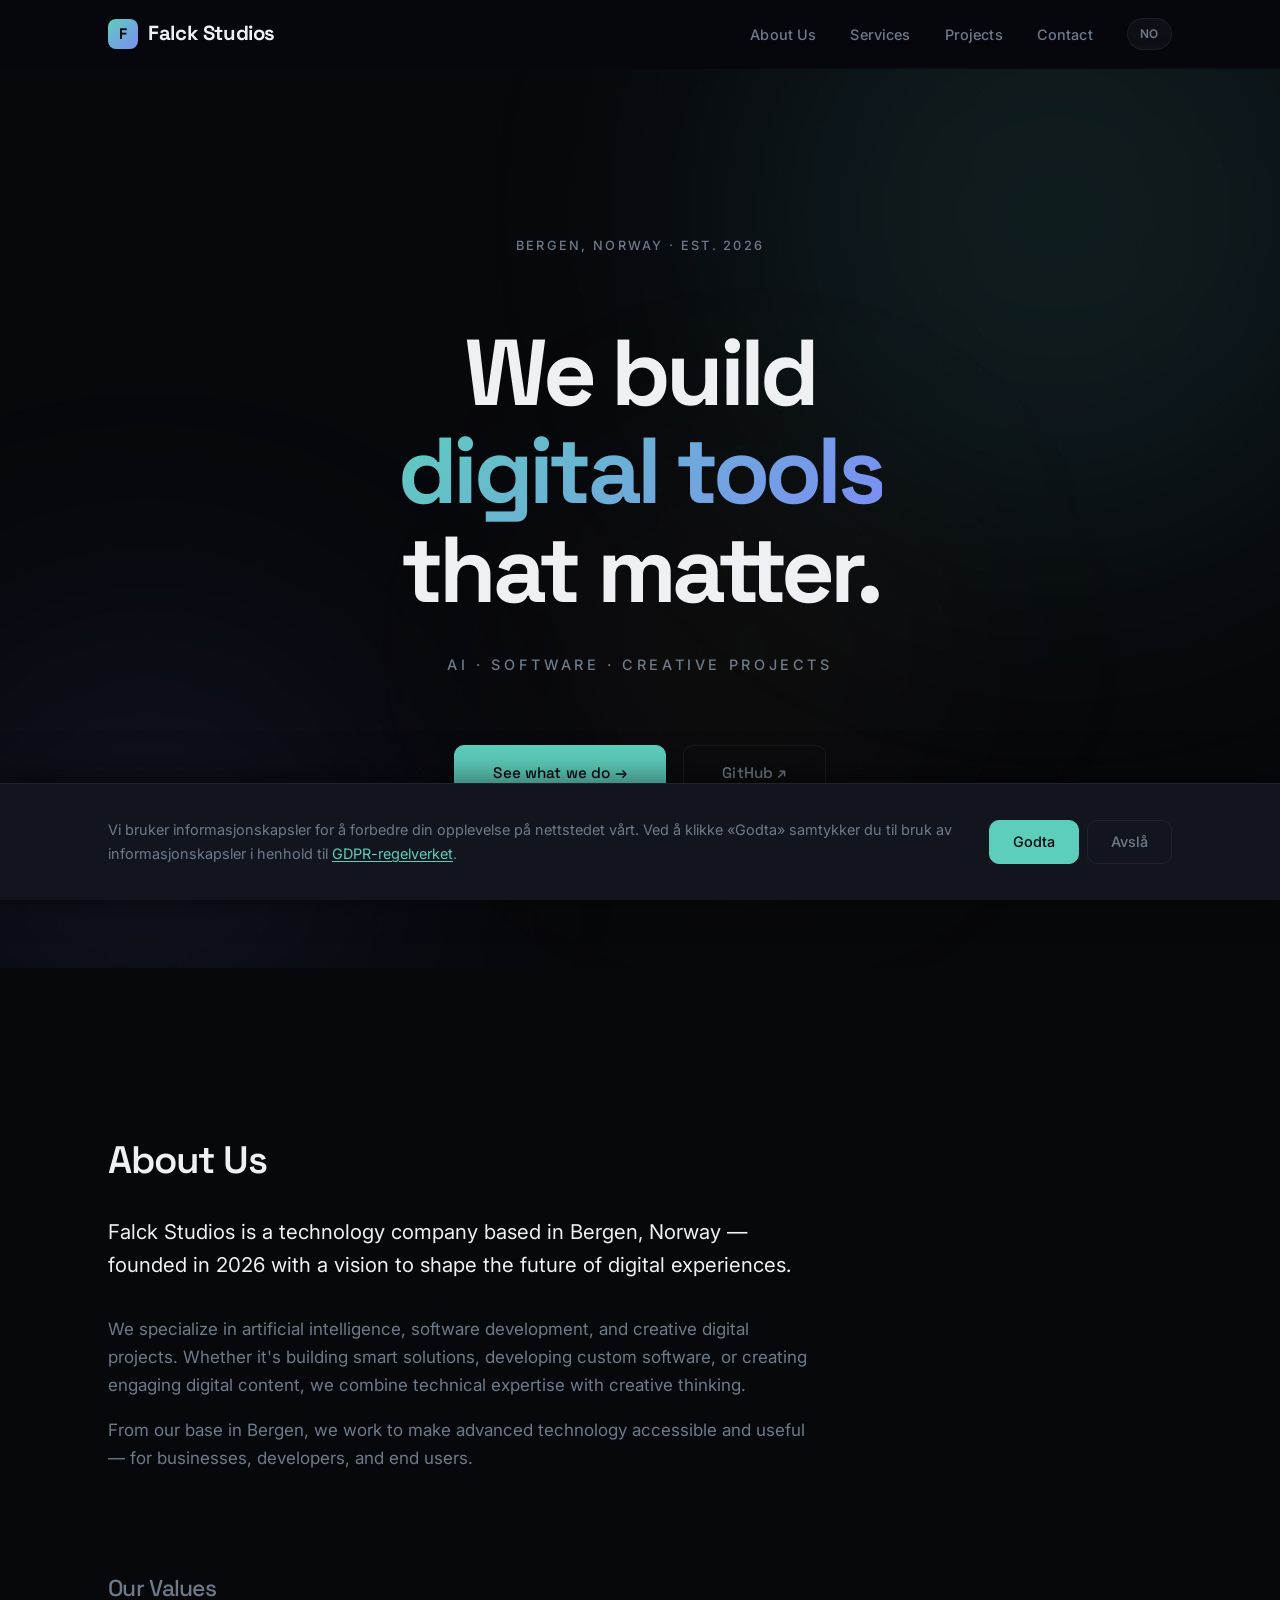
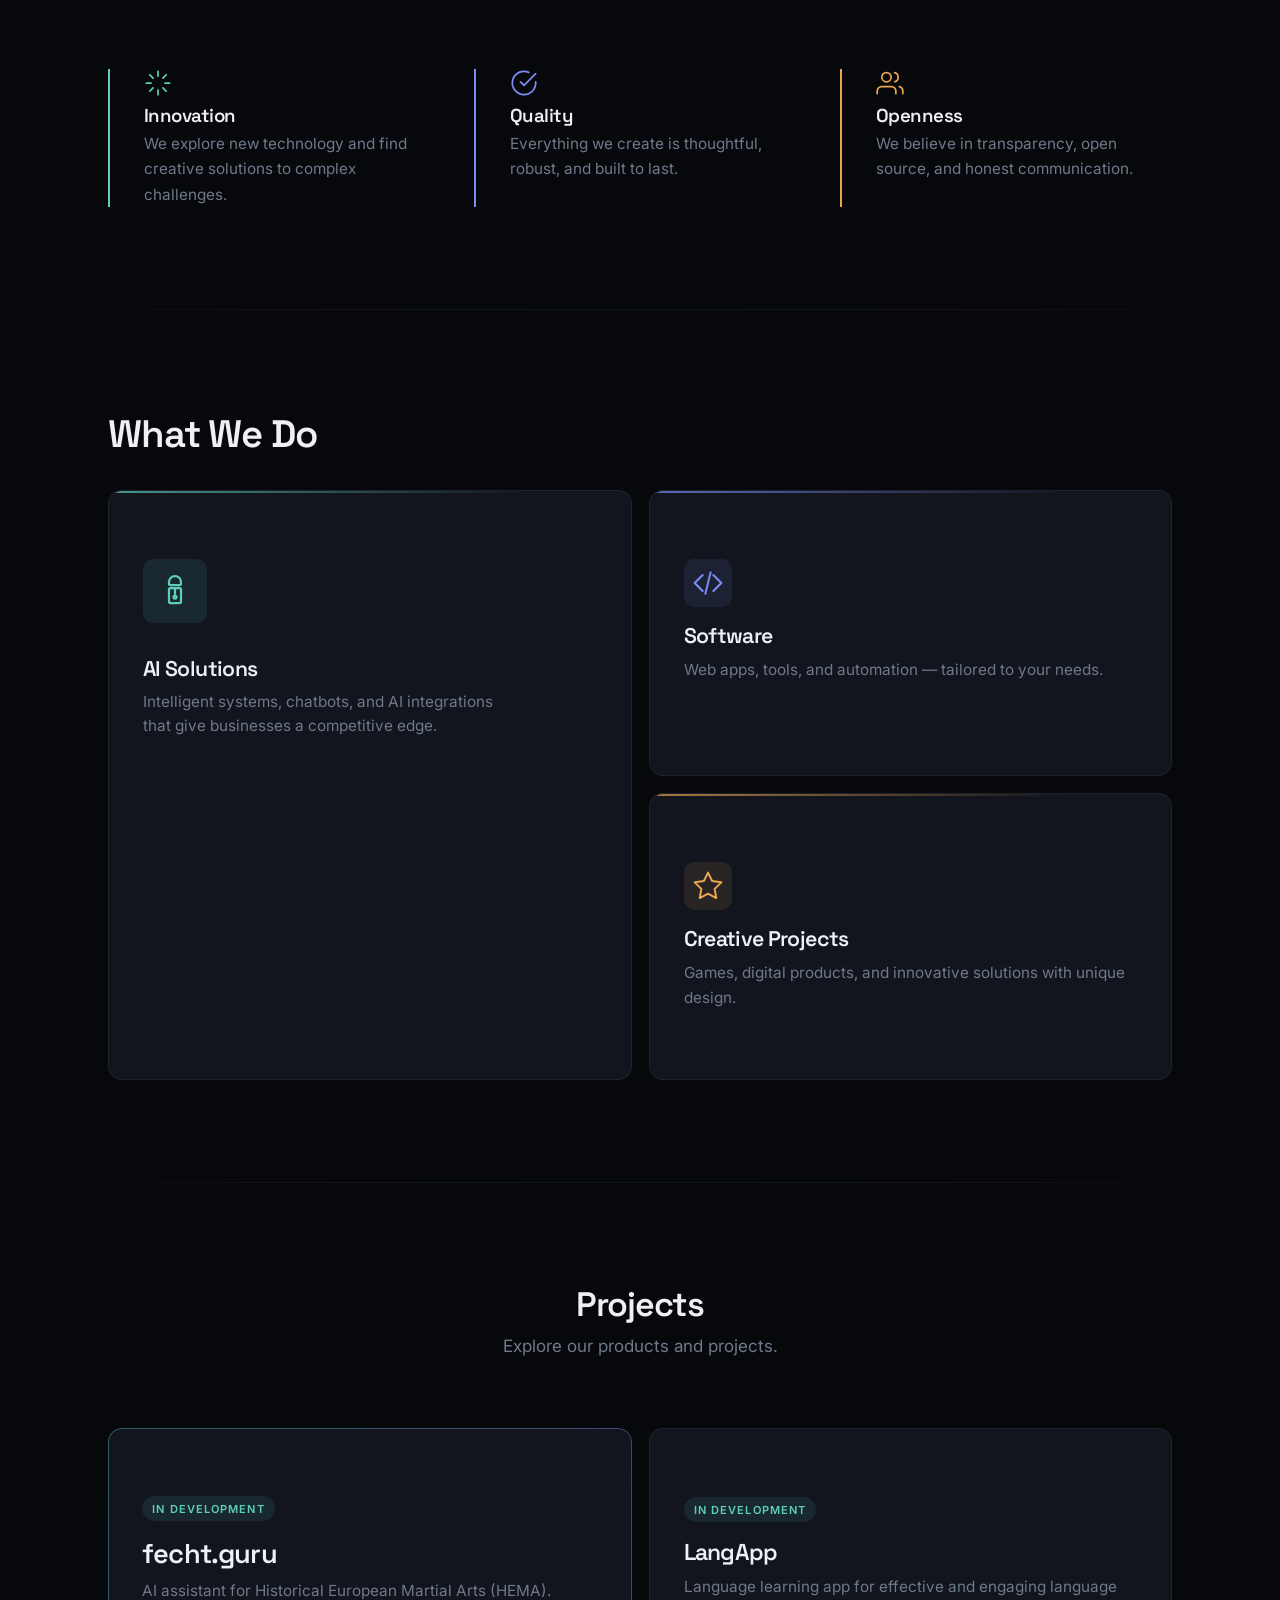
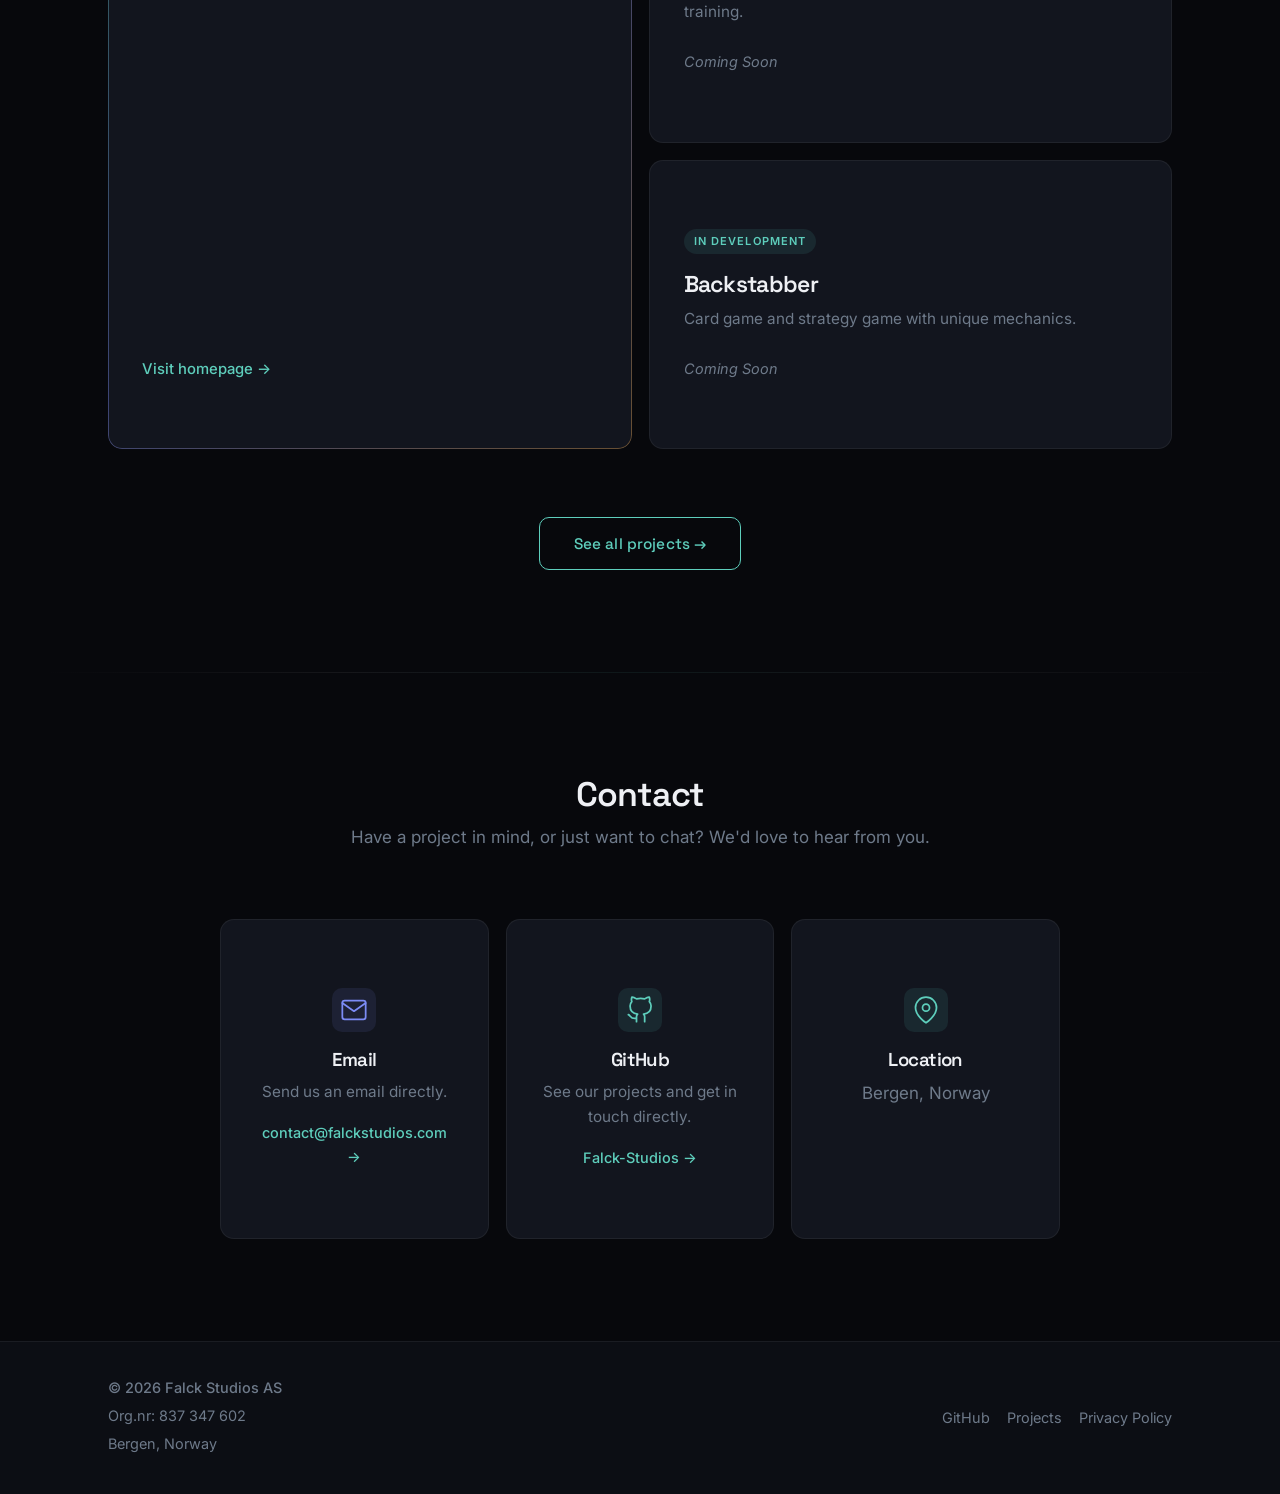
==== commit e65a4314: "Add dedicated projects page and contact email - Create prosjekter.html with featured showcase card (" ====
--- a/index.html
+++ b/index.html
@@ -229,6 +229,10 @@
               <span class="project-card__status" data-i18n="projects.status.soon">Kommer snart</span>
             </div>
           </div>
+
+          <div class="projects-see-all reveal">
+            <a href="/prosjekter.html" class="projects-see-all__link" data-i18n="projects.seeAll">Se alle prosjekter →</a>
+          </div>
         </div>
       </section>
 
@@ -237,9 +241,18 @@
       <section id="kontakt" class="section kontakt" aria-labelledby="kontakt-heading">
         <div class="container">
           <h2 id="kontakt-heading" class="reveal" data-i18n="contact.heading">Kontakt</h2>
-          <p class="section-subtitle reveal" data-i18n="contact.subtitle">Har du et prosjekt i tankene, eller bare vil slå av en prat? Ta kontakt via GitHub.</p>
-
-          <div class="contact-grid reveal-stagger">
+          <p class="section-subtitle reveal" data-i18n="contact.subtitle">Har du et prosjekt i tankene, eller bare vil slå av en prat? Vi hører gjerne fra deg.</p>
+
+          <div class="contact-grid contact-grid--three reveal-stagger">
+            <a href="mailto:contact@falckstudios.com" class="contact-card contact-card--link">
+              <div class="contact-icon contact-icon--email" aria-hidden="true">
+                <svg width="28" height="28" viewBox="0 0 24 24" fill="none" stroke="currentColor" stroke-width="1.5" stroke-linecap="round" stroke-linejoin="round"><path d="M4 4h16c1.1 0 2 .9 2 2v12c0 1.1-.9 2-2 2H4c-1.1 0-2-.9-2-2V6c0-1.1.9-2 2-2z"/><polyline points="22,6 12,13 2,6"/></svg>
+              </div>
+              <h3 data-i18n="contact.email">E-post</h3>
+              <p class="contact-card__desc" data-i18n="contact.emailDesc">Send oss en e-post direkte.</p>
+              <span class="contact-card__arrow">contact@falckstudios.com →</span>
+            </a>
+
             <a href="https://github.com/Falck-Studios" target="_blank" rel="noopener noreferrer" class="contact-card contact-card--link">
               <div class="contact-icon" aria-hidden="true">
                 <svg width="28" height="28" viewBox="0 0 24 24" fill="none" stroke="currentColor" stroke-width="1.5" stroke-linecap="round" stroke-linejoin="round"><path d="M9 19c-5 1.5-5-2.5-7-3m14 6v-3.87a3.37 3.37 0 0 0-.94-2.61c3.14-.35 6.44-1.54 6.44-7A5.44 5.44 0 0 0 20 4.77 5.07 5.07 0 0 0 19.91 1S18.73.65 16 2.48a13.38 13.38 0 0 0-7 0C6.27.65 5.09 1 5.09 1A5.07 5.07 0 0 0 5 4.77a5.44 5.44 0 0 0-1.5 3.78c0 5.42 3.3 6.61 6.44 7A3.37 3.37 0 0 0 9 18.13V22"/></svg>
@@ -272,6 +285,7 @@
         </div>
         <div class="footer-links">
           <a href="https://github.com/Falck-Studios" target="_blank" rel="noopener noreferrer">GitHub</a>
+          <a href="/prosjekter.html" data-i18n="nav.projects">Prosjekter</a>
           <a href="/personvern.html" data-i18n="footer.privacy">Personvernerklæring</a>
         </div>
       </div>
--- a/css/style.css
+++ b/css/style.css
@@ -1240,6 +1240,409 @@
 }
 
 /* ==========================================================================
+   "See All" Projects Link (Homepage)
+   ========================================================================== */
+
+.projects-see-all {
+  text-align: center;
+  margin-top: var(--spacing-xl);
+}
+
+.projects-see-all__link {
+  display: inline-block;
+  padding: 0.75rem 2rem;
+  font-family: var(--font-display);
+  font-weight: 500;
+  font-size: 0.9rem;
+  color: var(--color-accent);
+  border: 1px solid var(--color-accent);
+  border-radius: var(--radius-sm);
+  transition: all 0.3s var(--transition-smooth);
+  letter-spacing: 0.01em;
+}
+
+.projects-see-all__link:hover {
+  background-color: var(--color-accent);
+  color: var(--color-bg-primary);
+  box-shadow: 0 0 40px rgba(94, 206, 190, 0.15);
+}
+
+/* ==========================================================================
+   Contact Grid — Three Columns
+   ========================================================================== */
+
+.contact-grid--three {
+  max-width: 840px;
+}
+
+@media (min-width: 600px) {
+  .contact-grid--three {
+    grid-template-columns: repeat(3, 1fr);
+  }
+}
+
+.contact-icon--email {
+  background: var(--color-accent-2-glow);
+  color: var(--color-accent-2);
+}
+
+/* ==========================================================================
+   Projects Page — Hero
+   ========================================================================== */
+
+.projects-hero {
+  position: relative;
+  padding: calc(4rem + var(--spacing-3xl)) 0 var(--spacing-2xl);
+  overflow: hidden;
+  background: var(--color-bg-primary);
+  text-align: center;
+}
+
+.projects-hero__grid {
+  position: absolute;
+  inset: 0;
+  background-image: radial-gradient(circle, rgba(255, 255, 255, 0.025) 1px, transparent 1px);
+  background-size: 40px 40px;
+  pointer-events: none;
+}
+
+.projects-hero__orb {
+  position: absolute;
+  border-radius: 50%;
+  filter: blur(130px);
+  pointer-events: none;
+}
+
+.projects-hero__orb--1 {
+  width: 500px;
+  height: 500px;
+  background: rgba(94, 206, 190, 0.08);
+  top: -15%;
+  right: -5%;
+  animation: orb-drift 28s ease-in-out infinite;
+}
+
+.projects-hero__orb--2 {
+  width: 400px;
+  height: 400px;
+  background: rgba(124, 140, 245, 0.06);
+  bottom: -20%;
+  left: -5%;
+  animation: orb-drift 28s ease-in-out infinite reverse;
+  animation-delay: -9s;
+}
+
+.projects-hero__kicker {
+  font-size: 0.7rem;
+  letter-spacing: 0.2em;
+  text-transform: uppercase;
+  color: var(--color-accent);
+  margin-bottom: var(--spacing-md);
+  font-weight: 600;
+  position: relative;
+  z-index: 1;
+}
+
+.projects-hero__title {
+  font-family: var(--font-display);
+  font-size: clamp(2.2rem, 6vw, 3.5rem);
+  font-weight: 700;
+  letter-spacing: -0.04em;
+  line-height: 1.1;
+  margin-bottom: var(--spacing-md);
+  position: relative;
+  z-index: 1;
+}
+
+.projects-hero__subtitle {
+  color: var(--color-text-secondary);
+  font-size: clamp(0.95rem, 1.8vw, 1.1rem);
+  max-width: 500px;
+  margin-inline: auto;
+  margin-bottom: 0;
+  position: relative;
+  z-index: 1;
+}
+
+/* ==========================================================================
+   Projects Page — Showcase Card (Featured)
+   ========================================================================== */
+
+.projects-showcase {
+  padding-block: var(--spacing-xl) var(--spacing-2xl);
+}
+
+.showcase-card {
+  display: block;
+  text-decoration: none;
+  color: inherit;
+  background: var(--color-bg-elevated);
+  border: 1px solid var(--color-border);
+  border-radius: var(--radius-lg);
+  overflow: hidden;
+  transition: border-color 0.4s ease, transform 0.4s var(--transition-smooth), box-shadow 0.4s ease;
+  margin-bottom: var(--spacing-xl);
+}
+
+.showcase-card:hover {
+  border-color: var(--color-border-hover);
+  transform: translateY(-3px);
+  box-shadow: 0 12px 48px rgba(0, 0, 0, 0.3);
+  color: inherit;
+}
+
+.showcase-card__preview {
+  position: relative;
+  aspect-ratio: 16 / 8;
+  overflow: hidden;
+  background: var(--color-bg-secondary);
+}
+
+.showcase-card__preview img {
+  width: 100%;
+  height: 100%;
+  object-fit: cover;
+  object-position: top;
+  transition: transform 0.6s var(--transition-smooth), opacity 0.4s ease;
+}
+
+.showcase-card:hover .showcase-card__preview img {
+  transform: scale(1.03);
+}
+
+.showcase-card__overlay {
+  position: absolute;
+  inset: 0;
+  display: flex;
+  align-items: center;
+  justify-content: center;
+  background: rgba(7, 8, 12, 0.6);
+  opacity: 0;
+  transition: opacity 0.3s ease;
+}
+
+.showcase-card:hover .showcase-card__overlay {
+  opacity: 1;
+}
+
+.showcase-card__visit {
+  padding: 0.7rem 1.5rem;
+  background: var(--color-accent);
+  color: var(--color-bg-primary);
+  border-radius: var(--radius-sm);
+  font-weight: 600;
+  font-size: 0.85rem;
+  font-family: var(--font-display);
+}
+
+.showcase-card__body {
+  padding: var(--spacing-lg) var(--spacing-xl);
+}
+
+.showcase-card__meta {
+  display: flex;
+  align-items: center;
+  gap: var(--spacing-sm);
+  margin-bottom: var(--spacing-md);
+}
+
+.showcase-card__badge {
+  font-size: 0.6rem;
+  font-weight: 600;
+  text-transform: uppercase;
+  letter-spacing: 0.1em;
+  padding: 0.2rem 0.6rem;
+  border-radius: 100px;
+  width: fit-content;
+}
+
+.showcase-card__badge--wip {
+  color: var(--color-accent);
+  background: var(--color-accent-glow);
+}
+
+.showcase-card__category {
+  font-size: 0.6rem;
+  font-weight: 600;
+  text-transform: uppercase;
+  letter-spacing: 0.1em;
+  padding: 0.2rem 0.6rem;
+  border-radius: 100px;
+  color: var(--color-accent);
+  border: 1px solid rgba(94, 206, 190, 0.2);
+}
+
+.showcase-card__category--indigo {
+  color: var(--color-accent-2);
+  border-color: rgba(124, 140, 245, 0.2);
+}
+
+.showcase-card__category--warm {
+  color: var(--color-warm);
+  border-color: rgba(232, 166, 80, 0.2);
+}
+
+.showcase-card__name {
+  font-size: 1.8rem;
+  margin-bottom: var(--spacing-sm);
+  letter-spacing: -0.03em;
+}
+
+.showcase-card__desc {
+  color: var(--color-text-secondary);
+  font-size: 1rem;
+  line-height: 1.65;
+  max-width: 600px;
+  margin-bottom: var(--spacing-md);
+}
+
+.showcase-card__tags {
+  display: flex;
+  flex-wrap: wrap;
+  gap: var(--spacing-sm);
+}
+
+.showcase-card__tag {
+  font-size: 0.7rem;
+  font-weight: 500;
+  color: var(--color-text-secondary);
+  background: rgba(255, 255, 255, 0.04);
+  border: 1px solid var(--color-border);
+  padding: 0.2rem 0.65rem;
+  border-radius: 100px;
+  letter-spacing: 0.02em;
+}
+
+/* ==========================================================================
+   Projects Page — Detail Cards (List)
+   ========================================================================== */
+
+.projects-list {
+  display: grid;
+  gap: var(--spacing-md);
+  grid-template-columns: 1fr;
+}
+
+@media (min-width: 768px) {
+  .projects-list {
+    grid-template-columns: 1fr 1fr;
+  }
+}
+
+.project-detail-card {
+  display: flex;
+  flex-direction: column;
+  gap: var(--spacing-md);
+  background: var(--color-bg-elevated);
+  border: 1px solid var(--color-border);
+  border-radius: var(--radius-md);
+  padding: var(--spacing-xl) var(--spacing-lg);
+  transition: border-color 0.3s ease, transform 0.3s var(--transition-smooth);
+  position: relative;
+}
+
+.project-detail-card:hover {
+  border-color: var(--color-border-hover);
+  transform: translateY(-2px);
+}
+
+.project-detail-card__icon {
+  display: flex;
+  align-items: center;
+  justify-content: center;
+  width: 48px;
+  height: 48px;
+  border-radius: var(--radius-sm);
+  background: var(--color-accent-2-glow);
+  color: var(--color-accent-2);
+  flex-shrink: 0;
+}
+
+.project-detail-card__icon--warm {
+  background: var(--color-warm-glow);
+  color: var(--color-warm);
+}
+
+.project-detail-card__content {
+  flex: 1;
+}
+
+.project-detail-card__meta {
+  display: flex;
+  align-items: center;
+  gap: var(--spacing-sm);
+  margin-bottom: var(--spacing-sm);
+}
+
+.project-detail-card__name {
+  font-size: 1.25rem;
+  margin-bottom: var(--spacing-xs);
+  letter-spacing: -0.02em;
+}
+
+.project-detail-card__desc {
+  color: var(--color-text-secondary);
+  font-size: 0.9rem;
+  line-height: 1.6;
+  margin-bottom: var(--spacing-md);
+}
+
+.project-detail-card__status {
+  color: var(--color-text-secondary);
+  font-size: 0.8rem;
+  font-style: italic;
+  margin-top: auto;
+}
+
+/* ==========================================================================
+   Projects Page — CTA Section
+   ========================================================================== */
+
+.projects-cta {
+  padding-block: var(--spacing-xl) var(--spacing-3xl);
+}
+
+.projects-cta__card {
+  background: var(--color-bg-elevated);
+  border: 1px solid var(--color-border);
+  border-radius: var(--radius-lg);
+  padding: var(--spacing-2xl) var(--spacing-xl);
+  text-align: center;
+  position: relative;
+  overflow: hidden;
+}
+
+.projects-cta__card::before {
+  content: '';
+  position: absolute;
+  top: 0;
+  left: 0;
+  right: 0;
+  height: 2px;
+  background: linear-gradient(90deg, var(--color-accent), var(--color-accent-2), var(--color-warm));
+  opacity: 0.6;
+}
+
+.projects-cta__heading {
+  font-size: clamp(1.5rem, 3vw, 2rem);
+  margin-bottom: var(--spacing-sm);
+}
+
+.projects-cta__text {
+  color: var(--color-text-secondary);
+  margin-bottom: var(--spacing-xl);
+  max-width: 400px;
+  margin-inline: auto;
+}
+
+.projects-cta__actions {
+  display: flex;
+  gap: var(--spacing-md);
+  flex-wrap: wrap;
+  justify-content: center;
+}
+
+/* ==========================================================================
    Reduced Motion — Accessibility
    ========================================================================== */
 
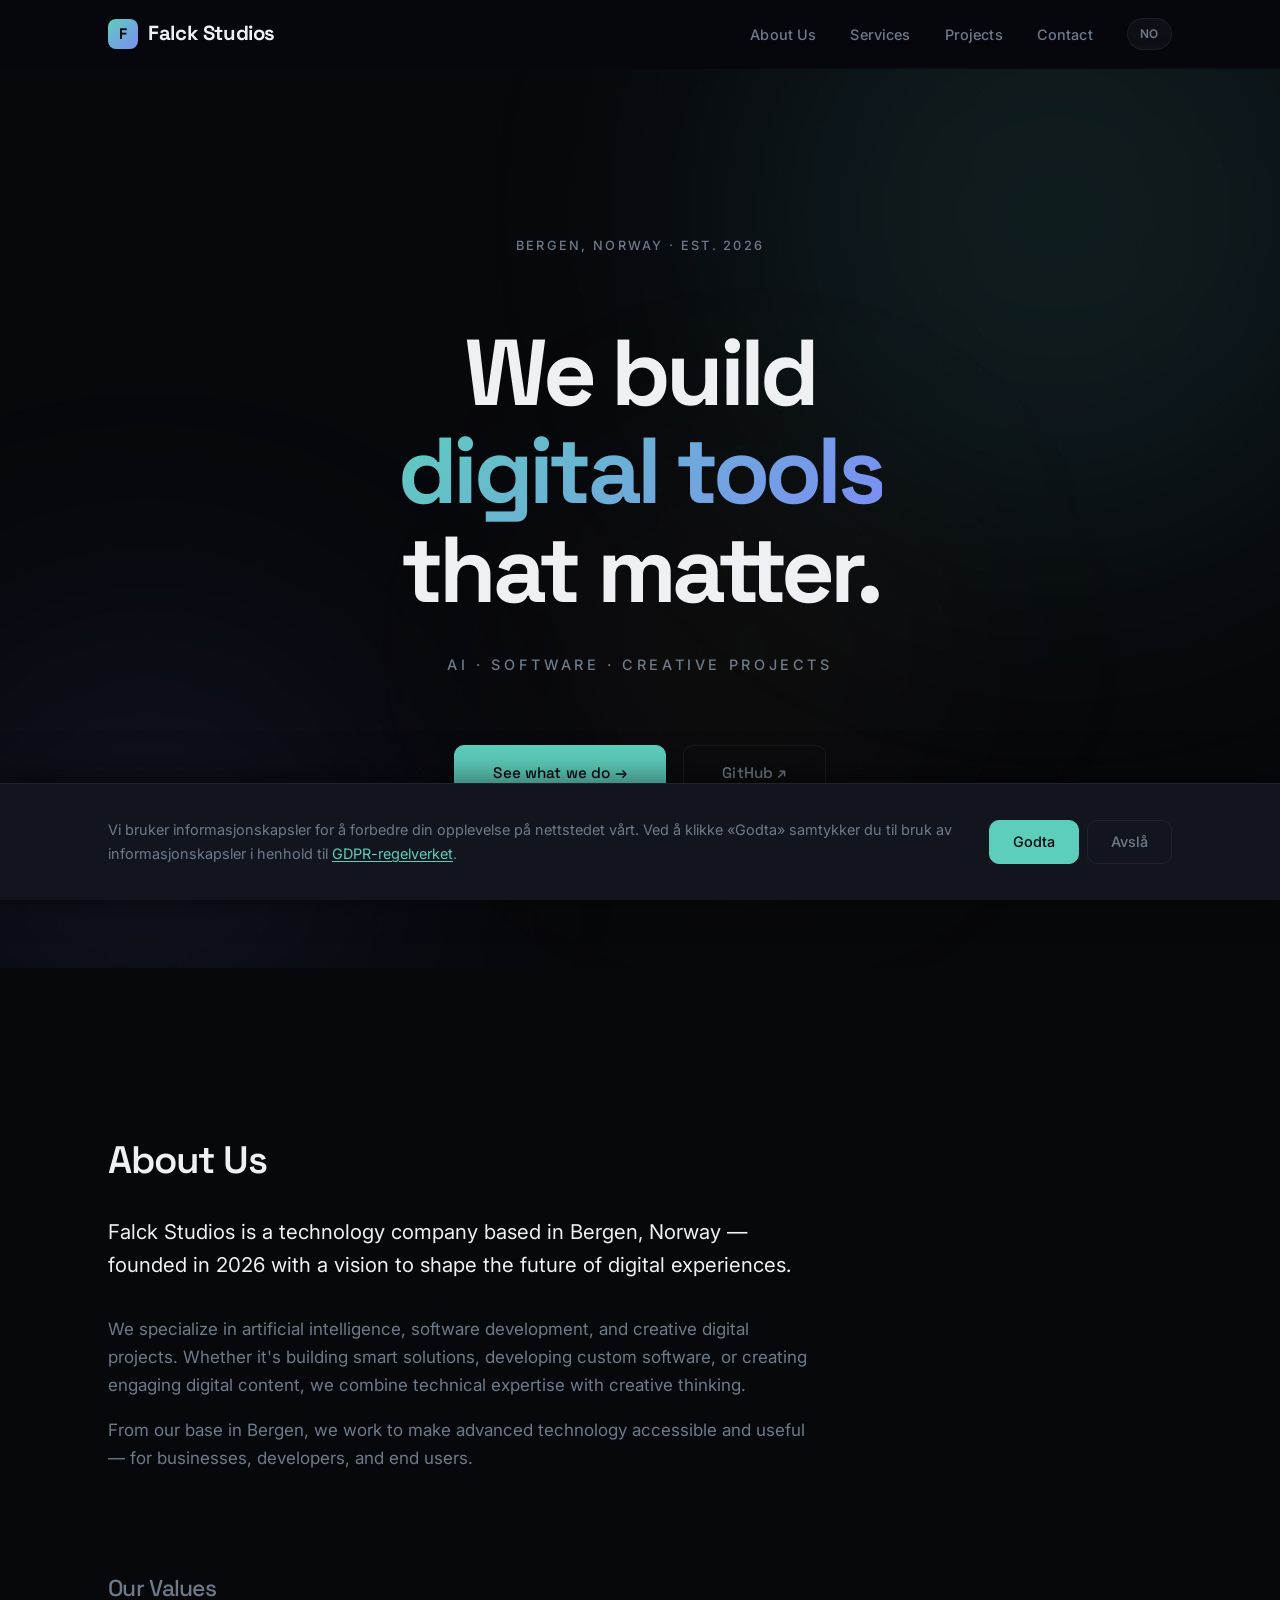
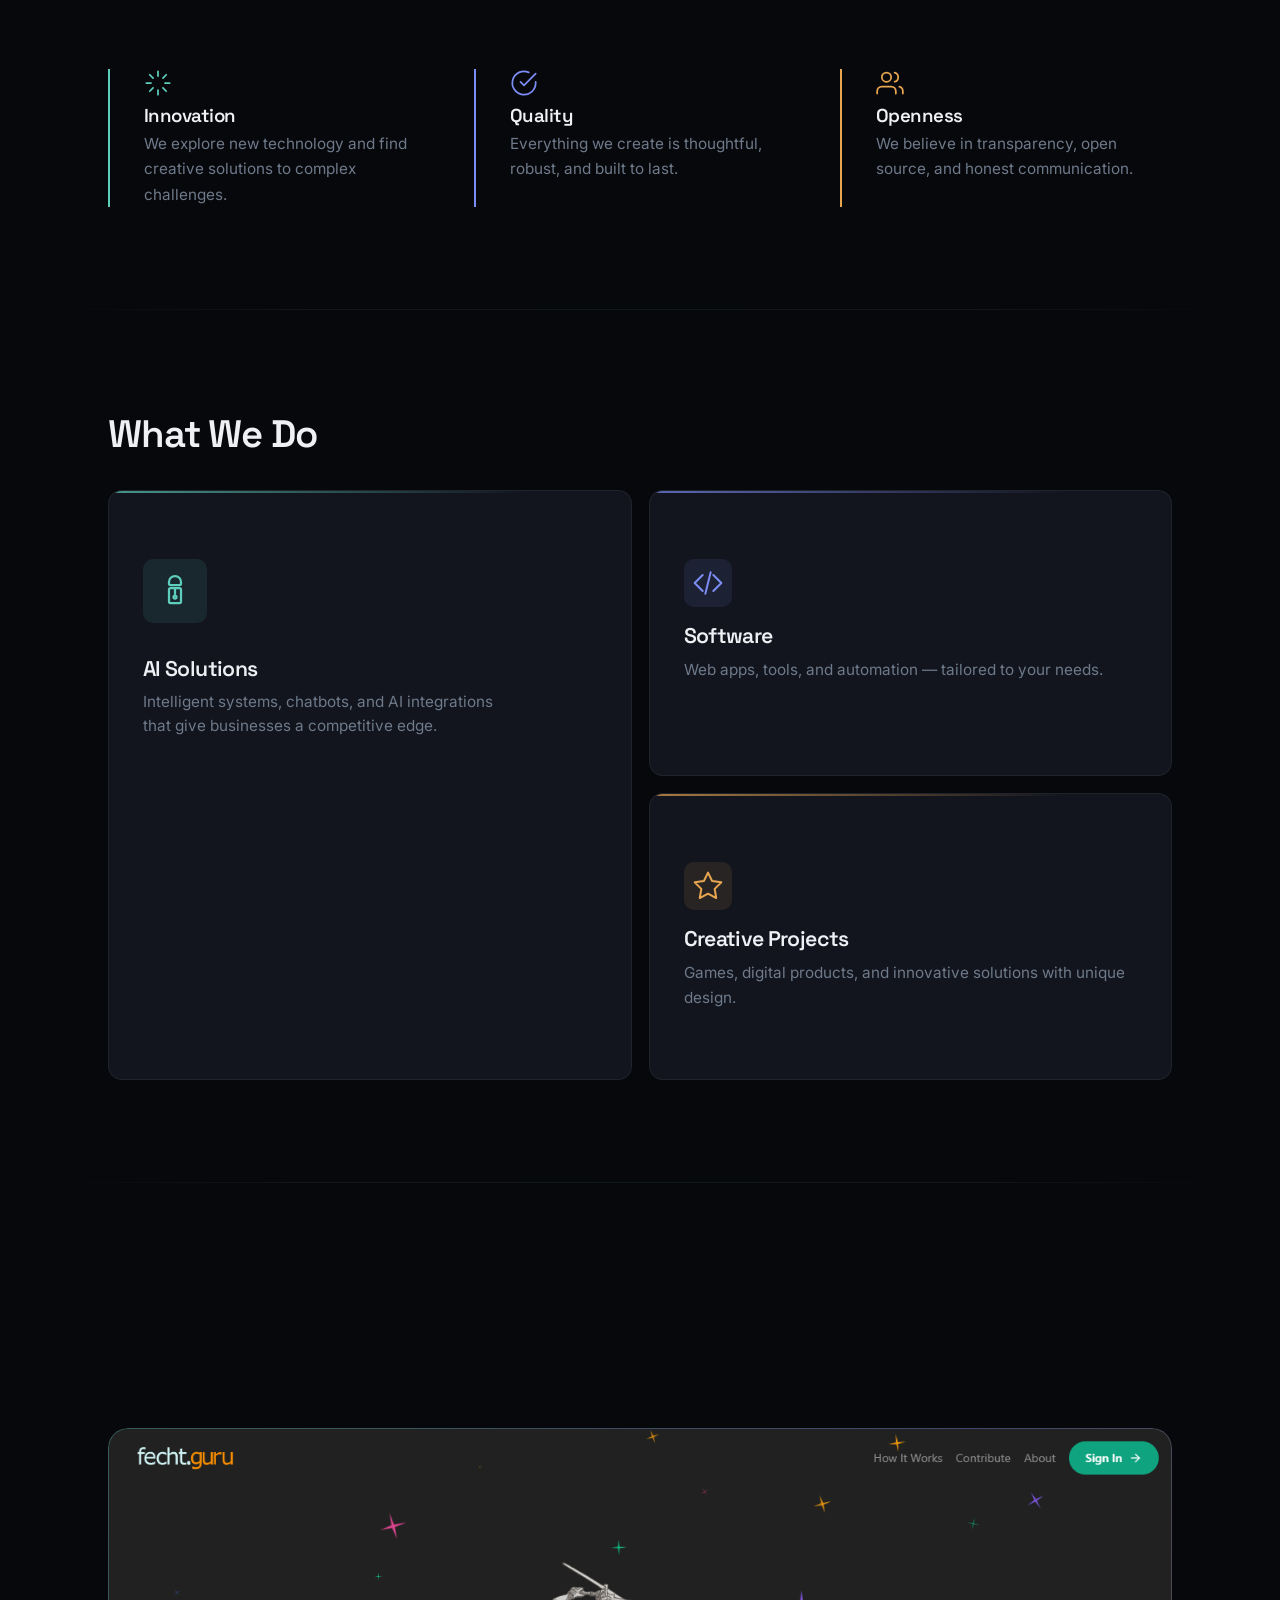
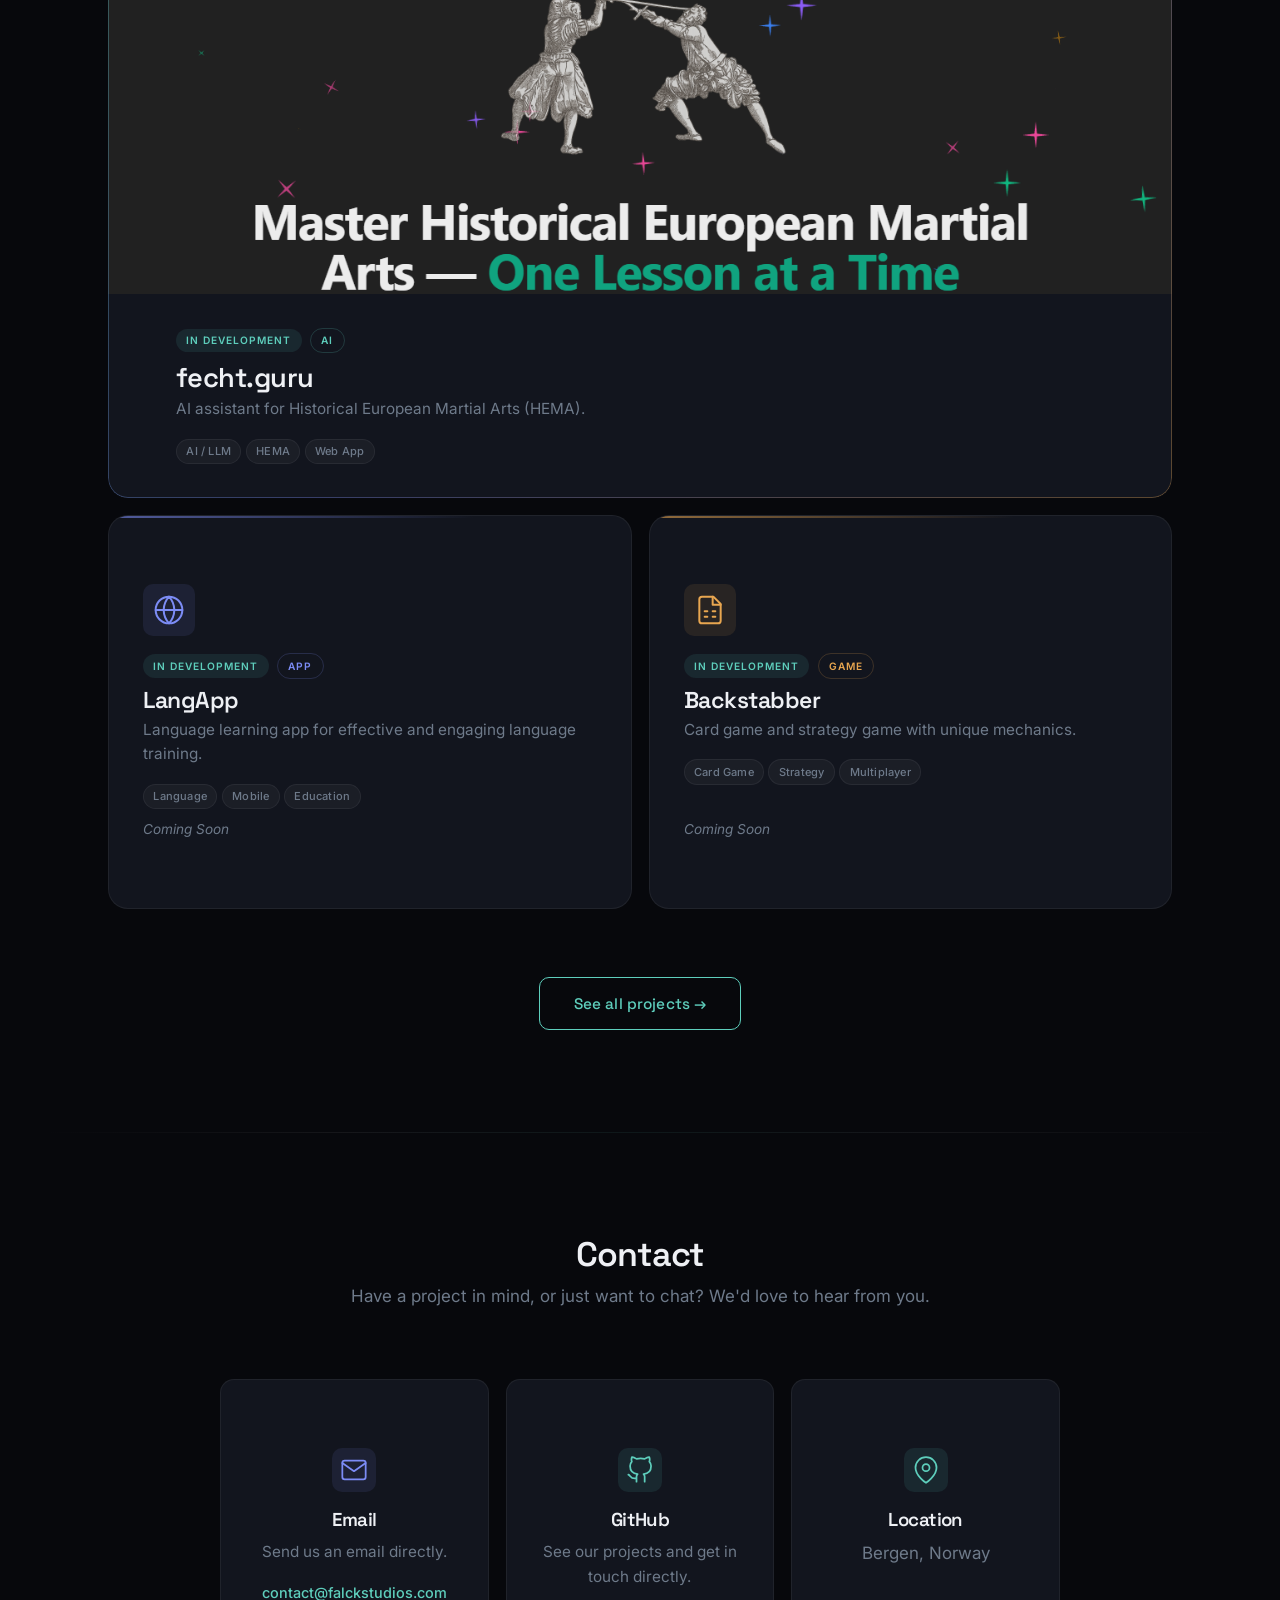
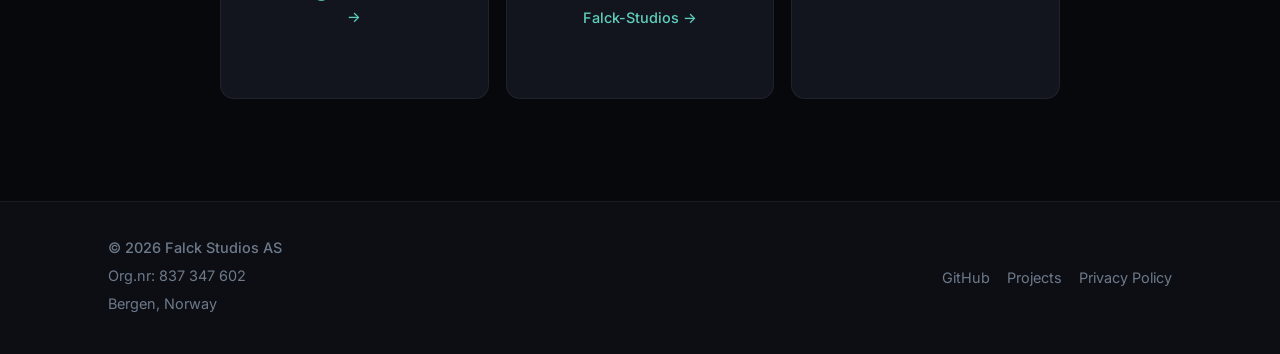
==== commit c74caba6: "Redesign homepage project cards with rich visuals - fecht.guru: full-width card with live screenshot" ====
--- a/index.html
+++ b/index.html
@@ -207,27 +207,69 @@
           <h2 id="prosjekter-heading" class="section__title reveal" data-i18n="projects.heading">Prosjekter</h2>
           <p class="section__subtitle reveal" data-i18n="projects.subtitle">Utforsk produktene og prosjektene våre.</p>
 
-          <div class="project-grid reveal-stagger">
-            <a href="https://fecht.guru" target="_blank" rel="noopener noreferrer" class="project-card project-card--featured project-card--wip">
-              <span class="project-card__badge" data-i18n="projects.badge.wip">Under utvikling</span>
-              <h3 class="project-card__name">fecht.guru</h3>
-              <p class="project-card__desc" data-i18n="projects.fecht.desc">AI-assistent for historisk europeisk kampsport (HEMA).</p>
-              <span class="project-card__link" data-i18n="projects.visitHomepage">Besøk hjemmeside →</span>
+          <div class="project-grid-v2 reveal-stagger">
+
+            <!-- fecht.guru — featured with screenshot -->
+            <a href="https://fecht.guru" target="_blank" rel="noopener noreferrer" class="proj-card proj-card--hero">
+              <div class="proj-card__img">
+                <img src="images/fecht-guru-preview.png" alt="fecht.guru" loading="lazy" width="1280" height="720">
+                <div class="proj-card__img-overlay">
+                  <span class="proj-card__visit" data-i18n="projects.visitHomepage">Besøk hjemmeside →</span>
+                </div>
+              </div>
+              <div class="proj-card__body">
+                <div class="proj-card__meta">
+                  <span class="proj-card__badge" data-i18n="projects.badge.wip">Under utvikling</span>
+                  <span class="proj-card__cat">AI</span>
+                </div>
+                <h3 class="proj-card__name">fecht.guru</h3>
+                <p class="proj-card__desc" data-i18n="projects.fecht.desc">AI-assistent for historisk europeisk kampsport (HEMA).</p>
+                <div class="proj-card__tags">
+                  <span>AI / LLM</span>
+                  <span>HEMA</span>
+                  <span>Web App</span>
+                </div>
+              </div>
             </a>
 
-            <div class="project-card project-card--wip">
-              <span class="project-card__badge" data-i18n="projects.badge.wip">Under utvikling</span>
-              <h3 class="project-card__name">LangApp</h3>
-              <p class="project-card__desc" data-i18n="projects.langapp.desc">Språklæringsapp for effektiv og engasjerende språktrening.</p>
-              <span class="project-card__status" data-i18n="projects.status.soon">Kommer snart</span>
-            </div>
-
-            <div class="project-card project-card--wip">
-              <span class="project-card__badge" data-i18n="projects.badge.wip">Under utvikling</span>
-              <h3 class="project-card__name">Backstabber</h3>
-              <p class="project-card__desc" data-i18n="projects.backstabber.desc">Kortspill og strategispill med unike mekanikker.</p>
-              <span class="project-card__status" data-i18n="projects.status.soon">Kommer snart</span>
-            </div>
+            <!-- LangApp -->
+            <div class="proj-card proj-card--side">
+              <div class="proj-card__icon proj-card__icon--indigo" aria-hidden="true">
+                <svg width="32" height="32" viewBox="0 0 24 24" fill="none" stroke="currentColor" stroke-width="1.5" stroke-linecap="round" stroke-linejoin="round"><circle cx="12" cy="12" r="10"/><path d="M2 12h20"/><path d="M12 2a15.3 15.3 0 0 1 4 10 15.3 15.3 0 0 1-4 10 15.3 15.3 0 0 1-4-10 15.3 15.3 0 0 1 4-10z"/></svg>
+              </div>
+              <div class="proj-card__meta">
+                <span class="proj-card__badge" data-i18n="projects.badge.wip">Under utvikling</span>
+                <span class="proj-card__cat proj-card__cat--indigo" data-i18n="projectsPage.category.app">App</span>
+              </div>
+              <h3 class="proj-card__name">LangApp</h3>
+              <p class="proj-card__desc" data-i18n="projects.langapp.desc">Språklæringsapp for effektiv og engasjerende språktrening.</p>
+              <div class="proj-card__tags">
+                <span data-i18n="projectsPage.tag.language">Språk</span>
+                <span data-i18n="projectsPage.tag.mobile">Mobil</span>
+                <span data-i18n="projectsPage.tag.education">Utdanning</span>
+              </div>
+              <span class="proj-card__status" data-i18n="projects.status.soon">Kommer snart</span>
+            </div>
+
+            <!-- Backstabber -->
+            <div class="proj-card proj-card--side">
+              <div class="proj-card__icon proj-card__icon--warm" aria-hidden="true">
+                <svg width="32" height="32" viewBox="0 0 24 24" fill="none" stroke="currentColor" stroke-width="1.5" stroke-linecap="round" stroke-linejoin="round"><path d="M14.5 2H6a2 2 0 0 0-2 2v16a2 2 0 0 0 2 2h12a2 2 0 0 0 2-2V7.5L14.5 2z"/><polyline points="14 2 14 8 20 8"/><path d="M8 13h2"/><path d="M8 17h2"/><path d="M14 13h2"/><path d="M14 17h2"/></svg>
+              </div>
+              <div class="proj-card__meta">
+                <span class="proj-card__badge" data-i18n="projects.badge.wip">Under utvikling</span>
+                <span class="proj-card__cat proj-card__cat--warm" data-i18n="projectsPage.category.game">Spill</span>
+              </div>
+              <h3 class="proj-card__name">Backstabber</h3>
+              <p class="proj-card__desc" data-i18n="projects.backstabber.desc">Kortspill og strategispill med unike mekanikker.</p>
+              <div class="proj-card__tags">
+                <span data-i18n="projectsPage.tag.cardgame">Kortspill</span>
+                <span data-i18n="projectsPage.tag.strategy">Strategi</span>
+                <span>Multiplayer</span>
+              </div>
+              <span class="proj-card__status" data-i18n="projects.status.soon">Kommer snart</span>
+            </div>
+
           </div>
 
           <div class="projects-see-all reveal">
--- a/css/style.css
+++ b/css/style.css
@@ -819,80 +819,130 @@
 }
 
 /* ==========================================================================
-   Project Grid & Cards — Featured Layout
-   ========================================================================== */
-
-.project-grid {
+   Project Grid v2 — Rich Cards with Images & Icons (Homepage)
+   ========================================================================== */
+
+.project-grid-v2 {
   display: grid;
   gap: var(--spacing-md);
   grid-template-columns: 1fr;
 }
 
 @media (min-width: 768px) {
-  .project-grid {
+  .project-grid-v2 {
     grid-template-columns: 1fr 1fr;
   }
 
-  .project-card--featured {
-    grid-row: 1 / 3;
-  }
-}
-
-.project-card {
+  .proj-card--hero {
+    grid-column: 1 / -1;
+  }
+}
+
+/* --- Base card --- */
+.proj-card {
   display: flex;
   flex-direction: column;
-  background-color: var(--color-bg-elevated);
+  background: var(--color-bg-elevated);
   border: 1px solid var(--color-border);
-  border-radius: var(--radius-md);
-  padding: var(--spacing-xl) var(--spacing-lg);
-  transition: border-color 0.3s ease, transform 0.3s var(--transition-smooth);
+  border-radius: var(--radius-lg);
+  overflow: hidden;
+  transition: border-color 0.4s ease, transform 0.4s var(--transition-smooth), box-shadow 0.4s ease;
   color: inherit;
   text-decoration: none;
 }
 
-.project-card:hover {
+.proj-card:hover {
   border-color: var(--color-border-hover);
-  transform: translateY(-2px);
+  transform: translateY(-3px);
+  box-shadow: 0 8px 32px rgba(0, 0, 0, 0.25);
   color: inherit;
 }
 
-/* Featured project — gradient border */
-.project-card--featured {
+/* --- Hero card (fecht.guru with screenshot) --- */
+.proj-card--hero {
   border: none;
   position: relative;
-  background: var(--color-bg-elevated);
-}
-
-.project-card--featured::before {
+}
+
+.proj-card--hero::before {
   content: '';
   position: absolute;
   inset: 0;
-  border-radius: var(--radius-md);
+  border-radius: var(--radius-lg);
   padding: 1px;
   background: linear-gradient(135deg, var(--color-accent), var(--color-accent-2), var(--color-warm));
   -webkit-mask: linear-gradient(#fff 0 0) content-box, linear-gradient(#fff 0 0);
   -webkit-mask-composite: xor;
   mask-composite: exclude;
   pointer-events: none;
-  opacity: 0.4;
+  opacity: 0.35;
   transition: opacity 0.5s ease;
-}
-
-.project-card--featured:hover::before {
-  opacity: 0.8;
-}
-
-.project-card--featured .project-card__name {
-  font-size: 1.6rem;
-}
-
-.project-card--wip {
+  z-index: 1;
+}
+
+.proj-card--hero:hover::before {
+  opacity: 0.75;
+}
+
+.proj-card__img {
+  position: relative;
+  aspect-ratio: 16 / 7;
+  overflow: hidden;
+  background: var(--color-bg-secondary);
+}
+
+.proj-card__img img {
+  width: 100%;
+  height: 100%;
+  object-fit: cover;
+  object-position: top;
+  transition: transform 0.6s var(--transition-smooth);
+}
+
+.proj-card--hero:hover .proj-card__img img {
+  transform: scale(1.04);
+}
+
+.proj-card__img-overlay {
+  position: absolute;
+  inset: 0;
+  display: flex;
+  align-items: center;
+  justify-content: center;
+  background: rgba(7, 8, 12, 0.55);
+  opacity: 0;
+  transition: opacity 0.3s ease;
+}
+
+.proj-card--hero:hover .proj-card__img-overlay {
   opacity: 1;
 }
 
-.project-card__badge {
-  display: inline-block;
-  font-size: 0.65rem;
+.proj-card__visit {
+  padding: 0.65rem 1.5rem;
+  background: var(--color-accent);
+  color: var(--color-bg-primary);
+  border-radius: var(--radius-sm);
+  font-weight: 600;
+  font-size: 0.85rem;
+  font-family: var(--font-display);
+  letter-spacing: 0.01em;
+}
+
+/* --- Card body (shared) --- */
+.proj-card__body {
+  padding: var(--spacing-lg) var(--spacing-xl);
+}
+
+.proj-card__meta {
+  display: flex;
+  align-items: center;
+  gap: var(--spacing-sm);
+  margin-bottom: var(--spacing-sm);
+}
+
+.proj-card__badge {
+  font-size: 0.6rem;
   font-weight: 600;
   text-transform: uppercase;
   letter-spacing: 0.1em;
@@ -900,38 +950,118 @@
   background: var(--color-accent-glow);
   padding: 0.2rem 0.6rem;
   border-radius: 100px;
+}
+
+.proj-card__cat {
+  font-size: 0.6rem;
+  font-weight: 600;
+  text-transform: uppercase;
+  letter-spacing: 0.1em;
+  padding: 0.2rem 0.6rem;
+  border-radius: 100px;
+  color: var(--color-accent);
+  border: 1px solid rgba(94, 206, 190, 0.2);
+}
+
+.proj-card__cat--indigo {
+  color: var(--color-accent-2);
+  border-color: rgba(124, 140, 245, 0.2);
+}
+
+.proj-card__cat--warm {
+  color: var(--color-warm);
+  border-color: rgba(232, 166, 80, 0.2);
+}
+
+.proj-card__name {
+  font-size: 1.35rem;
+  margin-bottom: var(--spacing-xs);
+  letter-spacing: -0.02em;
+}
+
+.proj-card--hero .proj-card__name {
+  font-size: 1.6rem;
+}
+
+.proj-card__desc {
+  color: var(--color-text-secondary);
+  font-size: 0.9rem;
+  line-height: 1.6;
   margin-bottom: var(--spacing-md);
-  width: fit-content;
-}
-
-.project-card__name {
-  margin-bottom: var(--spacing-sm);
-}
-
-.project-card__desc {
-  flex: 1;
-  color: var(--color-text-secondary);
-  font-size: 0.9rem;
-}
-
-.project-card__status {
-  color: var(--color-text-secondary);
-  font-size: 0.85rem;
+}
+
+.proj-card__tags {
+  display: flex;
+  flex-wrap: wrap;
+  gap: var(--spacing-xs);
+}
+
+.proj-card__tags span {
+  font-size: 0.65rem;
+  font-weight: 500;
+  color: var(--color-text-secondary);
+  background: rgba(255, 255, 255, 0.04);
+  border: 1px solid var(--color-border);
+  padding: 0.15rem 0.55rem;
+  border-radius: 100px;
+  letter-spacing: 0.02em;
+}
+
+/* --- Side cards (LangApp, Backstabber) --- */
+.proj-card--side {
+  padding: var(--spacing-xl) var(--spacing-lg);
+  position: relative;
+}
+
+.proj-card--side::before {
+  content: '';
+  position: absolute;
+  top: 0;
+  left: 0;
+  right: 0;
+  height: 2px;
+  opacity: 0.6;
+}
+
+.proj-card--side:first-of-type::before {
+  background: linear-gradient(90deg, var(--color-accent-2), transparent 70%);
+}
+
+.proj-card--side:last-child::before {
+  background: linear-gradient(90deg, var(--color-warm), transparent 70%);
+}
+
+.proj-card__icon {
+  display: flex;
+  align-items: center;
+  justify-content: center;
+  width: 52px;
+  height: 52px;
+  border-radius: var(--radius-sm);
+  margin-bottom: var(--spacing-md);
+  transition: transform 0.3s var(--transition-smooth);
+}
+
+.proj-card--side:hover .proj-card__icon {
+  transform: scale(1.1);
+}
+
+.proj-card__icon--indigo {
+  background: var(--color-accent-2-glow);
+  color: var(--color-accent-2);
+}
+
+.proj-card__icon--warm {
+  background: var(--color-warm-glow);
+  color: var(--color-warm);
+}
+
+.proj-card__status {
+  color: var(--color-text-secondary);
+  font-size: 0.8rem;
   font-style: italic;
   margin-top: auto;
   padding-top: var(--spacing-sm);
-}
-
-.project-card__link {
-  color: var(--color-accent);
-  font-weight: 500;
-  font-size: 0.875rem;
-  margin-top: auto;
-  padding-top: var(--spacing-sm);
-}
-
-.project-card:hover .project-card__link {
-  color: var(--color-accent-hover);
 }
 
 /* ==========================================================================
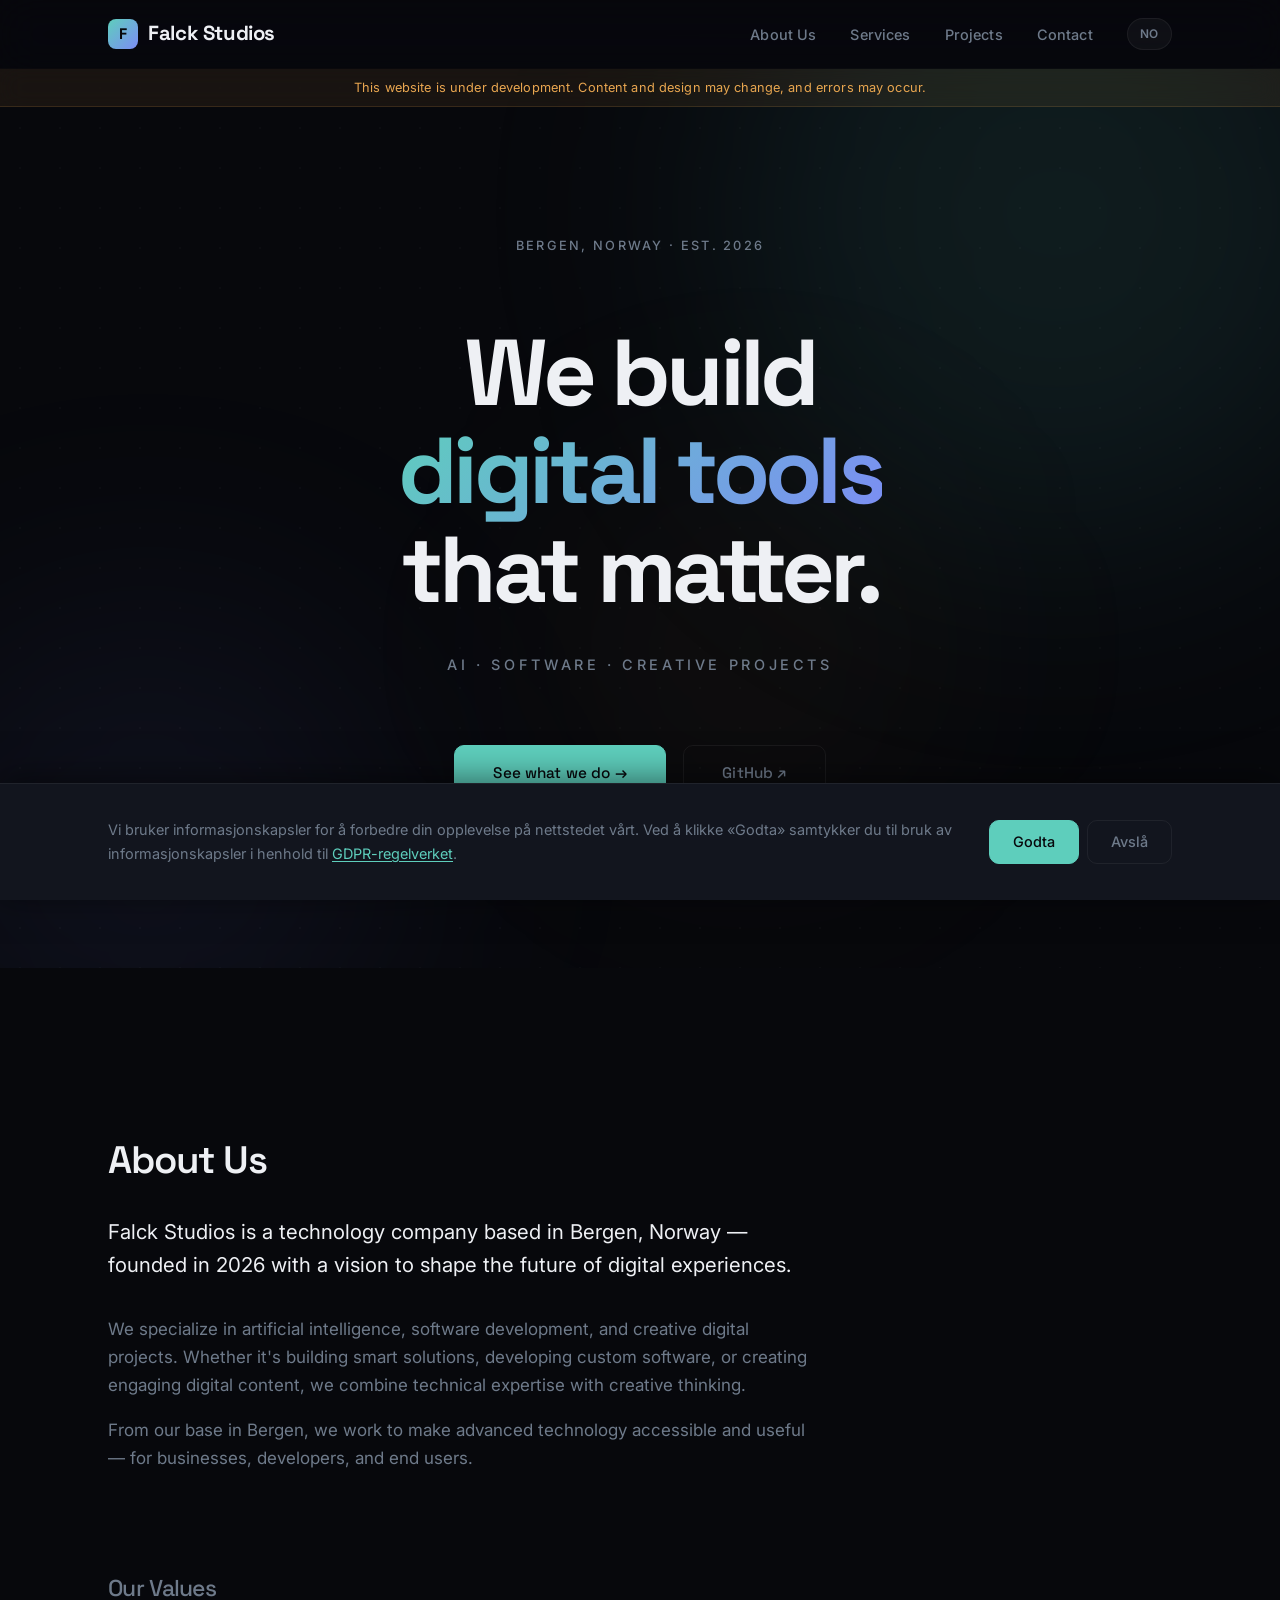
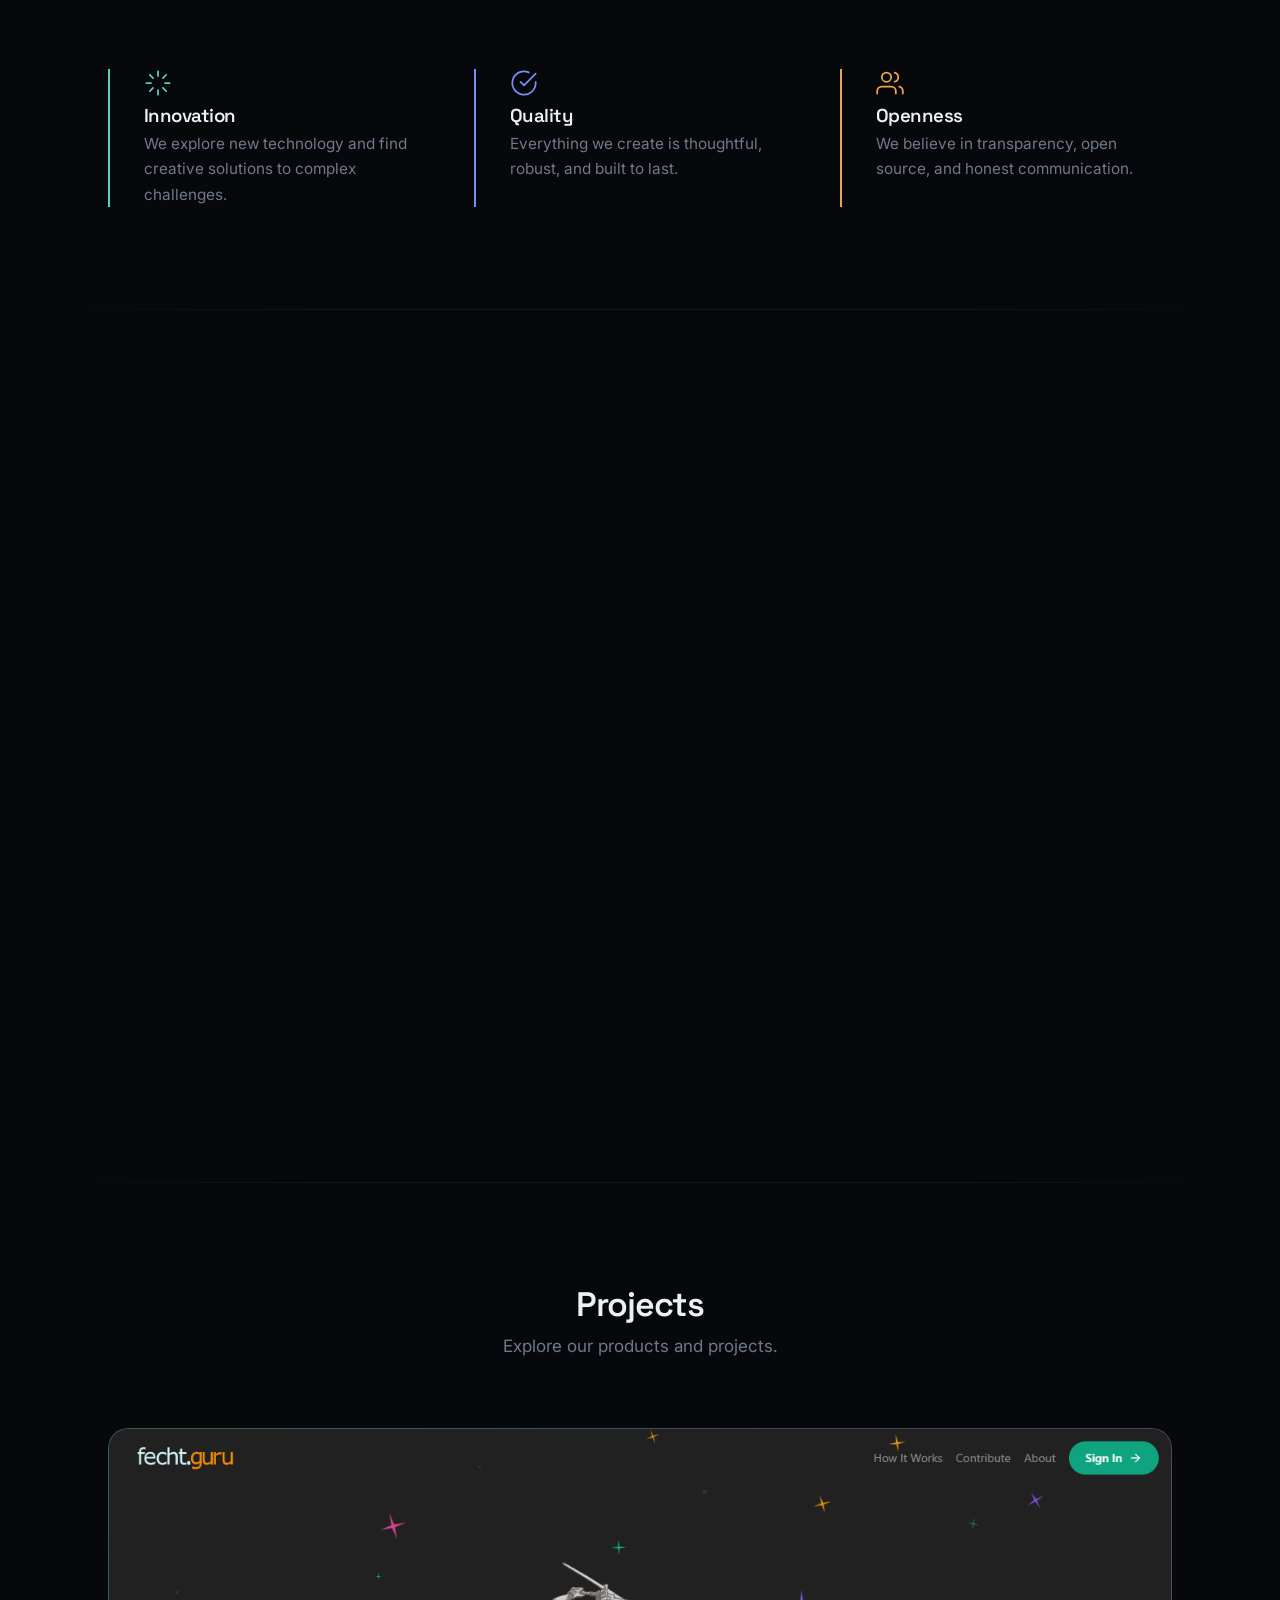
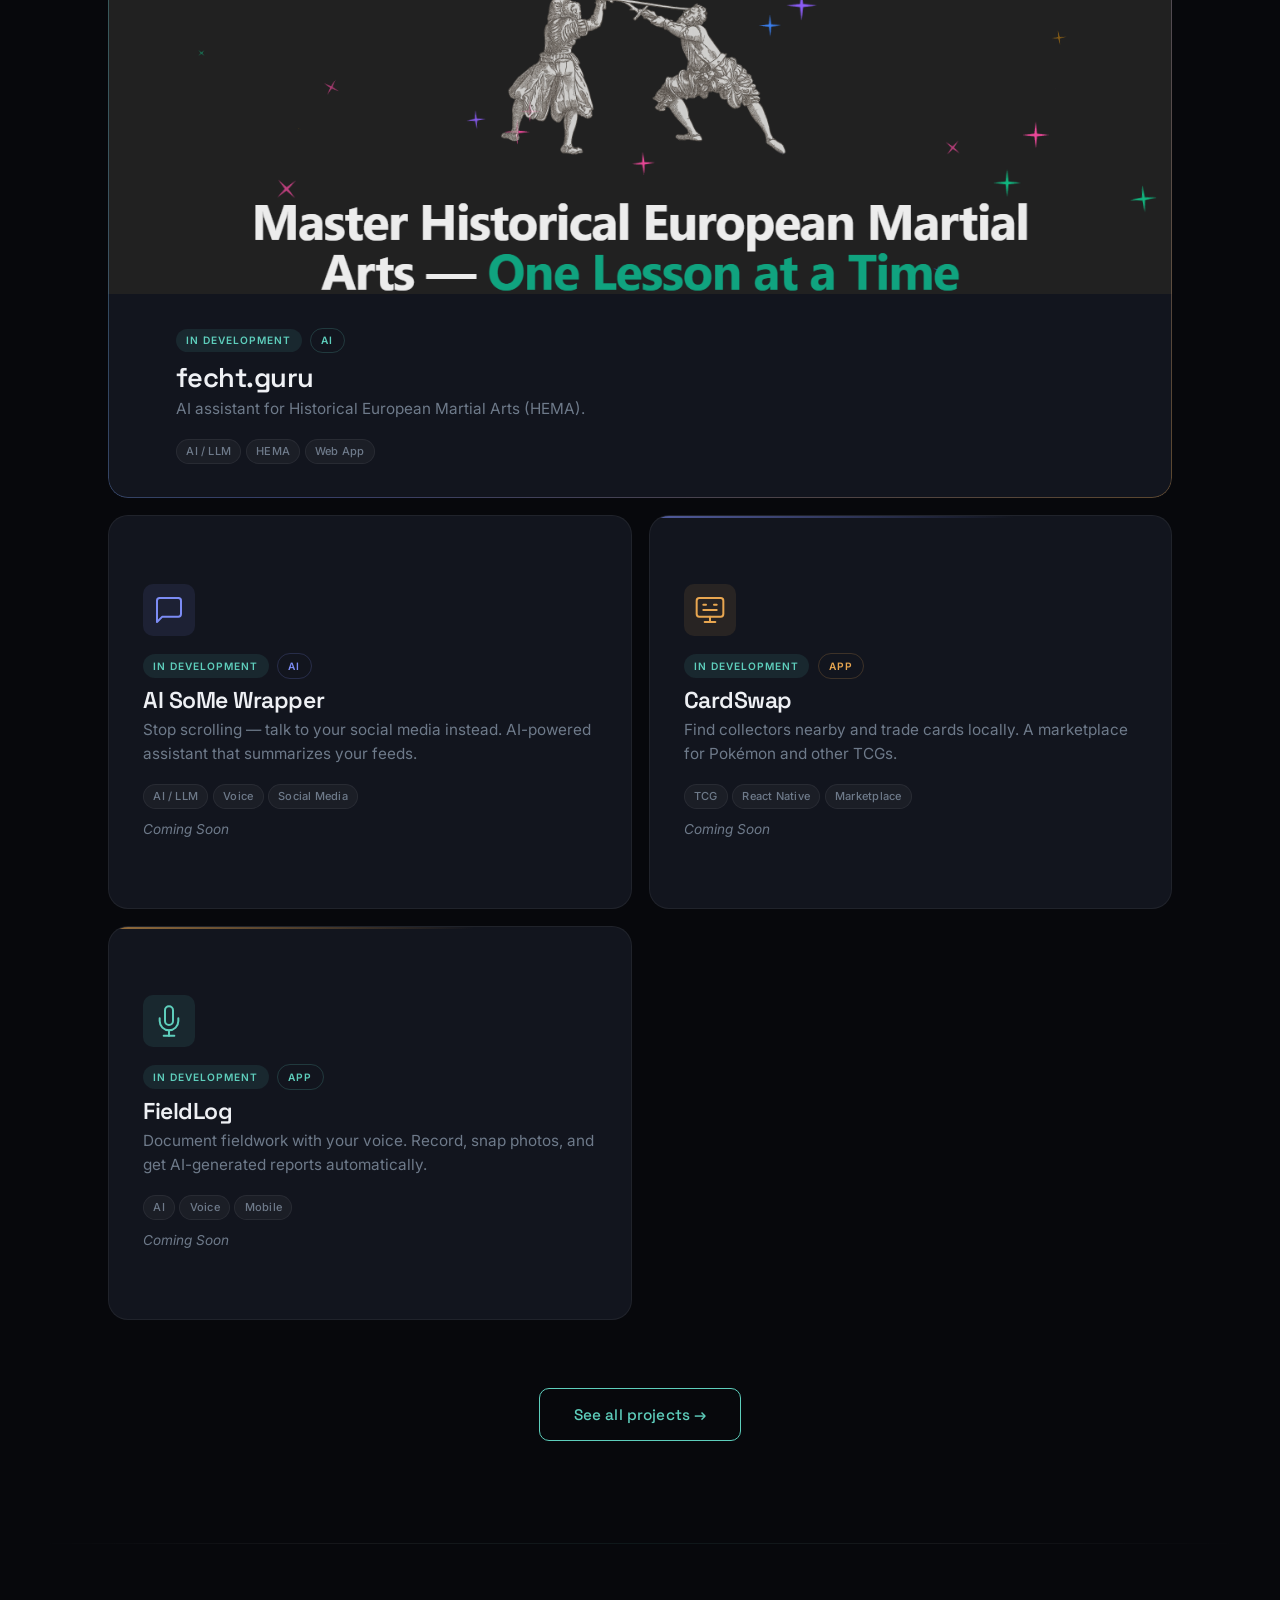
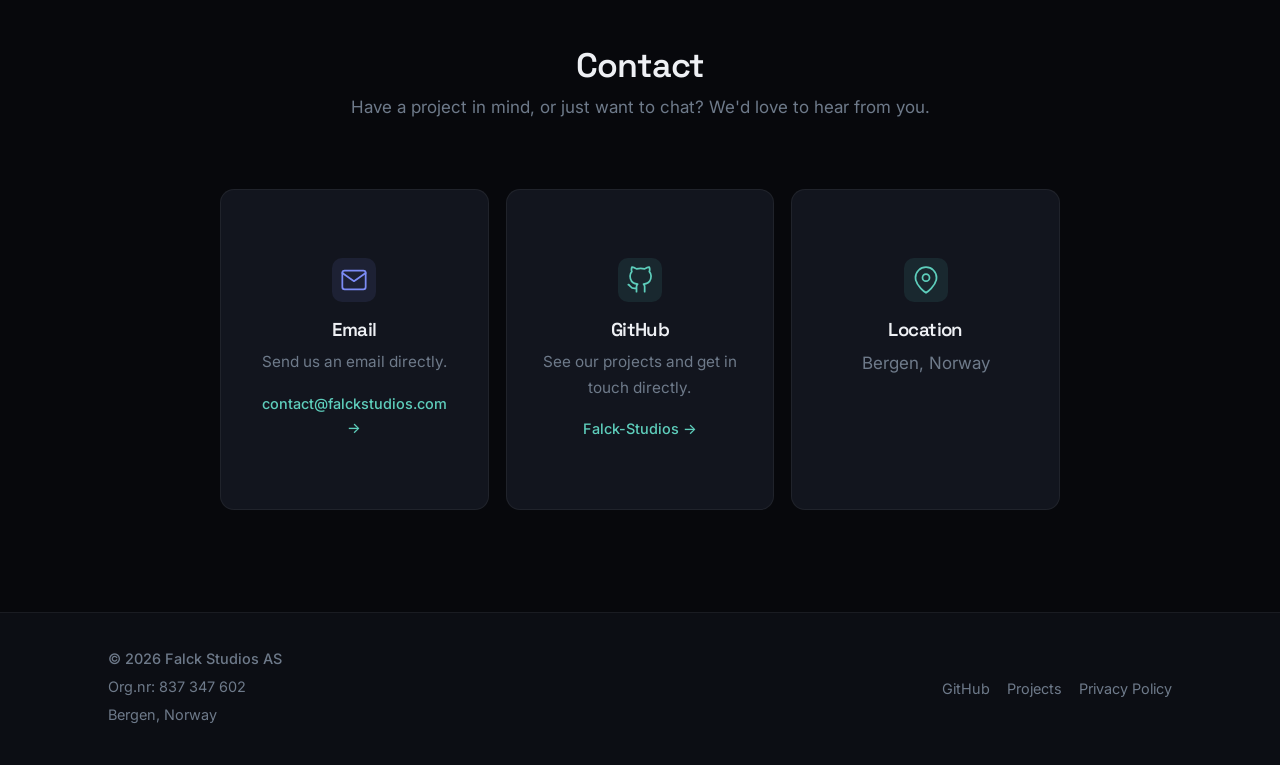
==== commit 13ce45cb: "Replace projects, add disclaimer, clean up branches - Remove Backstabber and LangApp from project li" ====
--- a/index.html
+++ b/index.html
@@ -90,6 +90,15 @@
       </ul>
     </nav>
   </header>
+
+  <div class="site-disclaimer" role="status">
+    <div class="container">
+      <p class="site-disclaimer__text" data-i18n="disclaimer.text">
+        <svg class="site-disclaimer__icon" width="14" height="14" viewBox="0 0 24 24" fill="none" stroke="currentColor" stroke-width="2" stroke-linecap="round" stroke-linejoin="round" aria-hidden="true"><circle cx="12" cy="12" r="10"/><line x1="12" y1="8" x2="12" y2="12"/><line x1="12" y1="16" x2="12.01" y2="16"/></svg>
+        Denne nettsiden er under utvikling. Innhold og design kan endres, og feil kan forekomme.
+      </p>
+    </div>
+  </div>
 
   <main>
     <section id="hero" class="hero">
@@ -232,40 +241,59 @@
               </div>
             </a>
 
-            <!-- LangApp -->
+            <!-- AI SoMe Wrapper -->
             <div class="proj-card proj-card--side">
               <div class="proj-card__icon proj-card__icon--indigo" aria-hidden="true">
-                <svg width="32" height="32" viewBox="0 0 24 24" fill="none" stroke="currentColor" stroke-width="1.5" stroke-linecap="round" stroke-linejoin="round"><circle cx="12" cy="12" r="10"/><path d="M2 12h20"/><path d="M12 2a15.3 15.3 0 0 1 4 10 15.3 15.3 0 0 1-4 10 15.3 15.3 0 0 1-4-10 15.3 15.3 0 0 1 4-10z"/></svg>
+                <svg width="32" height="32" viewBox="0 0 24 24" fill="none" stroke="currentColor" stroke-width="1.5" stroke-linecap="round" stroke-linejoin="round"><path d="M21 15a2 2 0 0 1-2 2H7l-4 4V5a2 2 0 0 1 2-2h14a2 2 0 0 1 2 2z"/></svg>
               </div>
               <div class="proj-card__meta">
                 <span class="proj-card__badge" data-i18n="projects.badge.wip">Under utvikling</span>
-                <span class="proj-card__cat proj-card__cat--indigo" data-i18n="projectsPage.category.app">App</span>
-              </div>
-              <h3 class="proj-card__name">LangApp</h3>
-              <p class="proj-card__desc" data-i18n="projects.langapp.desc">Språklæringsapp for effektiv og engasjerende språktrening.</p>
+                <span class="proj-card__cat proj-card__cat--indigo">AI</span>
+              </div>
+              <h3 class="proj-card__name">AI SoMe Wrapper</h3>
+              <p class="proj-card__desc" data-i18n="projects.some.desc">Slutt å scrolle — snakk med sosiale medier i stedet. AI-drevet assistent som oppsummerer feedene dine.</p>
               <div class="proj-card__tags">
-                <span data-i18n="projectsPage.tag.language">Språk</span>
-                <span data-i18n="projectsPage.tag.mobile">Mobil</span>
-                <span data-i18n="projectsPage.tag.education">Utdanning</span>
+                <span>AI / LLM</span>
+                <span data-i18n="projectsPage.tag.voice">Stemme</span>
+                <span>Social Media</span>
               </div>
               <span class="proj-card__status" data-i18n="projects.status.soon">Kommer snart</span>
             </div>
 
-            <!-- Backstabber -->
+            <!-- CardSwap (TCG Trading App) -->
             <div class="proj-card proj-card--side">
               <div class="proj-card__icon proj-card__icon--warm" aria-hidden="true">
-                <svg width="32" height="32" viewBox="0 0 24 24" fill="none" stroke="currentColor" stroke-width="1.5" stroke-linecap="round" stroke-linejoin="round"><path d="M14.5 2H6a2 2 0 0 0-2 2v16a2 2 0 0 0 2 2h12a2 2 0 0 0 2-2V7.5L14.5 2z"/><polyline points="14 2 14 8 20 8"/><path d="M8 13h2"/><path d="M8 17h2"/><path d="M14 13h2"/><path d="M14 17h2"/></svg>
+                <svg width="32" height="32" viewBox="0 0 24 24" fill="none" stroke="currentColor" stroke-width="1.5" stroke-linecap="round" stroke-linejoin="round"><rect x="2" y="3" width="20" height="14" rx="2"/><path d="M8 21h8"/><path d="M12 17v4"/><path d="M7 8h2"/><path d="M15 8h2"/><path d="M7 12h10"/></svg>
               </div>
               <div class="proj-card__meta">
                 <span class="proj-card__badge" data-i18n="projects.badge.wip">Under utvikling</span>
-                <span class="proj-card__cat proj-card__cat--warm" data-i18n="projectsPage.category.game">Spill</span>
-              </div>
-              <h3 class="proj-card__name">Backstabber</h3>
-              <p class="proj-card__desc" data-i18n="projects.backstabber.desc">Kortspill og strategispill med unike mekanikker.</p>
+                <span class="proj-card__cat proj-card__cat--warm" data-i18n="projectsPage.category.app">App</span>
+              </div>
+              <h3 class="proj-card__name">CardSwap</h3>
+              <p class="proj-card__desc" data-i18n="projects.cardswap.desc">Finn samlere i nærheten og bytt kort lokalt. Markedsplass for Pokémon og andre samlekortspill.</p>
               <div class="proj-card__tags">
-                <span data-i18n="projectsPage.tag.cardgame">Kortspill</span>
-                <span data-i18n="projectsPage.tag.strategy">Strategi</span>
-                <span>Multiplayer</span>
+                <span>TCG</span>
+                <span>React Native</span>
+                <span data-i18n="projectsPage.tag.marketplace">Markedsplass</span>
+              </div>
+              <span class="proj-card__status" data-i18n="projects.status.soon">Kommer snart</span>
+            </div>
+
+            <!-- FieldLog -->
+            <div class="proj-card proj-card--side">
+              <div class="proj-card__icon proj-card__icon--teal" aria-hidden="true">
+                <svg width="32" height="32" viewBox="0 0 24 24" fill="none" stroke="currentColor" stroke-width="1.5" stroke-linecap="round" stroke-linejoin="round"><path d="M12 1a3 3 0 0 0-3 3v8a3 3 0 0 0 6 0V4a3 3 0 0 0-3-3z"/><path d="M19 10v2a7 7 0 0 1-14 0v-2"/><line x1="12" y1="19" x2="12" y2="23"/><line x1="8" y1="23" x2="16" y2="23"/></svg>
+              </div>
+              <div class="proj-card__meta">
+                <span class="proj-card__badge" data-i18n="projects.badge.wip">Under utvikling</span>
+                <span class="proj-card__cat" data-i18n="projectsPage.category.app">App</span>
+              </div>
+              <h3 class="proj-card__name">FieldLog</h3>
+              <p class="proj-card__desc" data-i18n="projects.fieldlog.desc">Dokumenter feltarbeid med stemmen. Ta opp, ta bilder, og få AI-genererte rapporter automatisk.</p>
+              <div class="proj-card__tags">
+                <span>AI</span>
+                <span data-i18n="projectsPage.tag.voice">Stemme</span>
+                <span data-i18n="projectsPage.tag.mobile">Mobil</span>
               </div>
               <span class="proj-card__status" data-i18n="projects.status.soon">Kommer snart</span>
             </div>
--- a/css/style.css
+++ b/css/style.css
@@ -1023,12 +1023,16 @@
   opacity: 0.6;
 }
 
-.proj-card--side:first-of-type::before {
+.proj-card--side:nth-of-type(2)::before {
   background: linear-gradient(90deg, var(--color-accent-2), transparent 70%);
 }
 
-.proj-card--side:last-child::before {
+.proj-card--side:nth-of-type(3)::before {
   background: linear-gradient(90deg, var(--color-warm), transparent 70%);
+}
+
+.proj-card--side:nth-of-type(4)::before {
+  background: linear-gradient(90deg, var(--color-accent), transparent 70%);
 }
 
 .proj-card__icon {
@@ -1054,6 +1058,11 @@
 .proj-card__icon--warm {
   background: var(--color-warm-glow);
   color: var(--color-warm);
+}
+
+.proj-card__icon--teal {
+  background: var(--color-accent-glow);
+  color: var(--color-accent);
 }
 
 .proj-card__status {
@@ -1272,6 +1281,8 @@
 .reveal-stagger--visible > *:nth-child(1) { opacity: 1; transform: translateY(0); transition-delay: 0s; }
 .reveal-stagger--visible > *:nth-child(2) { opacity: 1; transform: translateY(0); transition-delay: 0.12s; }
 .reveal-stagger--visible > *:nth-child(3) { opacity: 1; transform: translateY(0); transition-delay: 0.24s; }
+.reveal-stagger--visible > *:nth-child(4) { opacity: 1; transform: translateY(0); transition-delay: 0.36s; }
+.reveal-stagger--visible > *:nth-child(5) { opacity: 1; transform: translateY(0); transition-delay: 0.48s; }
 
 /* ==========================================================================
    Cookie Consent Banner
@@ -1693,6 +1704,11 @@
   color: var(--color-warm);
 }
 
+.project-detail-card__icon--teal {
+  background: var(--color-accent-glow);
+  color: var(--color-accent);
+}
+
 .project-detail-card__content {
   flex: 1;
 }
@@ -1773,6 +1789,41 @@
 }
 
 /* ==========================================================================
+   Site Disclaimer Banner
+   ========================================================================== */
+
+.site-disclaimer {
+  position: fixed;
+  top: 4rem;
+  left: 0;
+  width: 100%;
+  z-index: 999;
+  background: rgba(232, 166, 80, 0.08);
+  border-bottom: 1px solid rgba(232, 166, 80, 0.15);
+  backdrop-filter: blur(12px);
+  -webkit-backdrop-filter: blur(12px);
+}
+
+.site-disclaimer__text {
+  display: flex;
+  align-items: center;
+  justify-content: center;
+  gap: 0.5rem;
+  font-size: 0.75rem;
+  color: var(--color-warm);
+  margin-bottom: 0;
+  padding: 0.5rem 0;
+  text-align: center;
+  letter-spacing: 0.01em;
+}
+
+.site-disclaimer__icon {
+  flex-shrink: 0;
+  display: inline-block;
+  vertical-align: middle;
+}
+
+/* ==========================================================================
    Reduced Motion — Accessibility
    ========================================================================== */
 
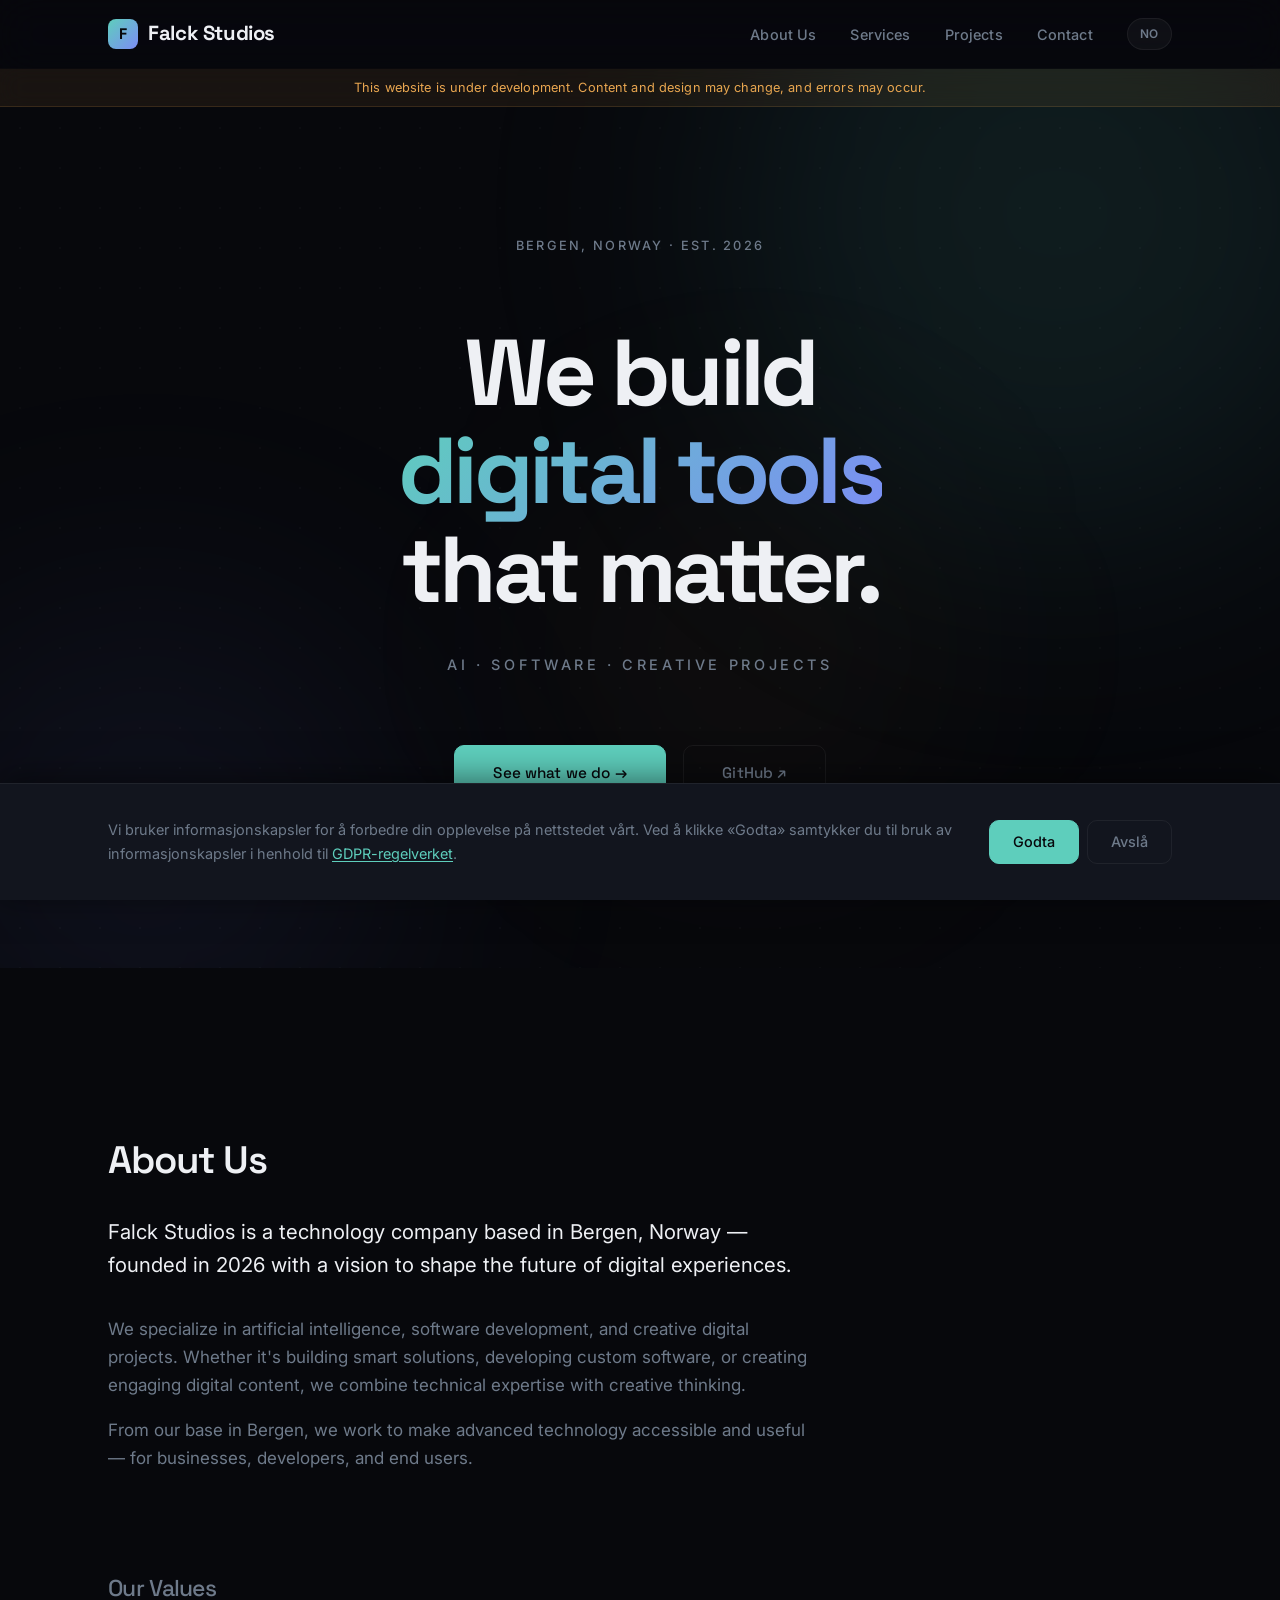
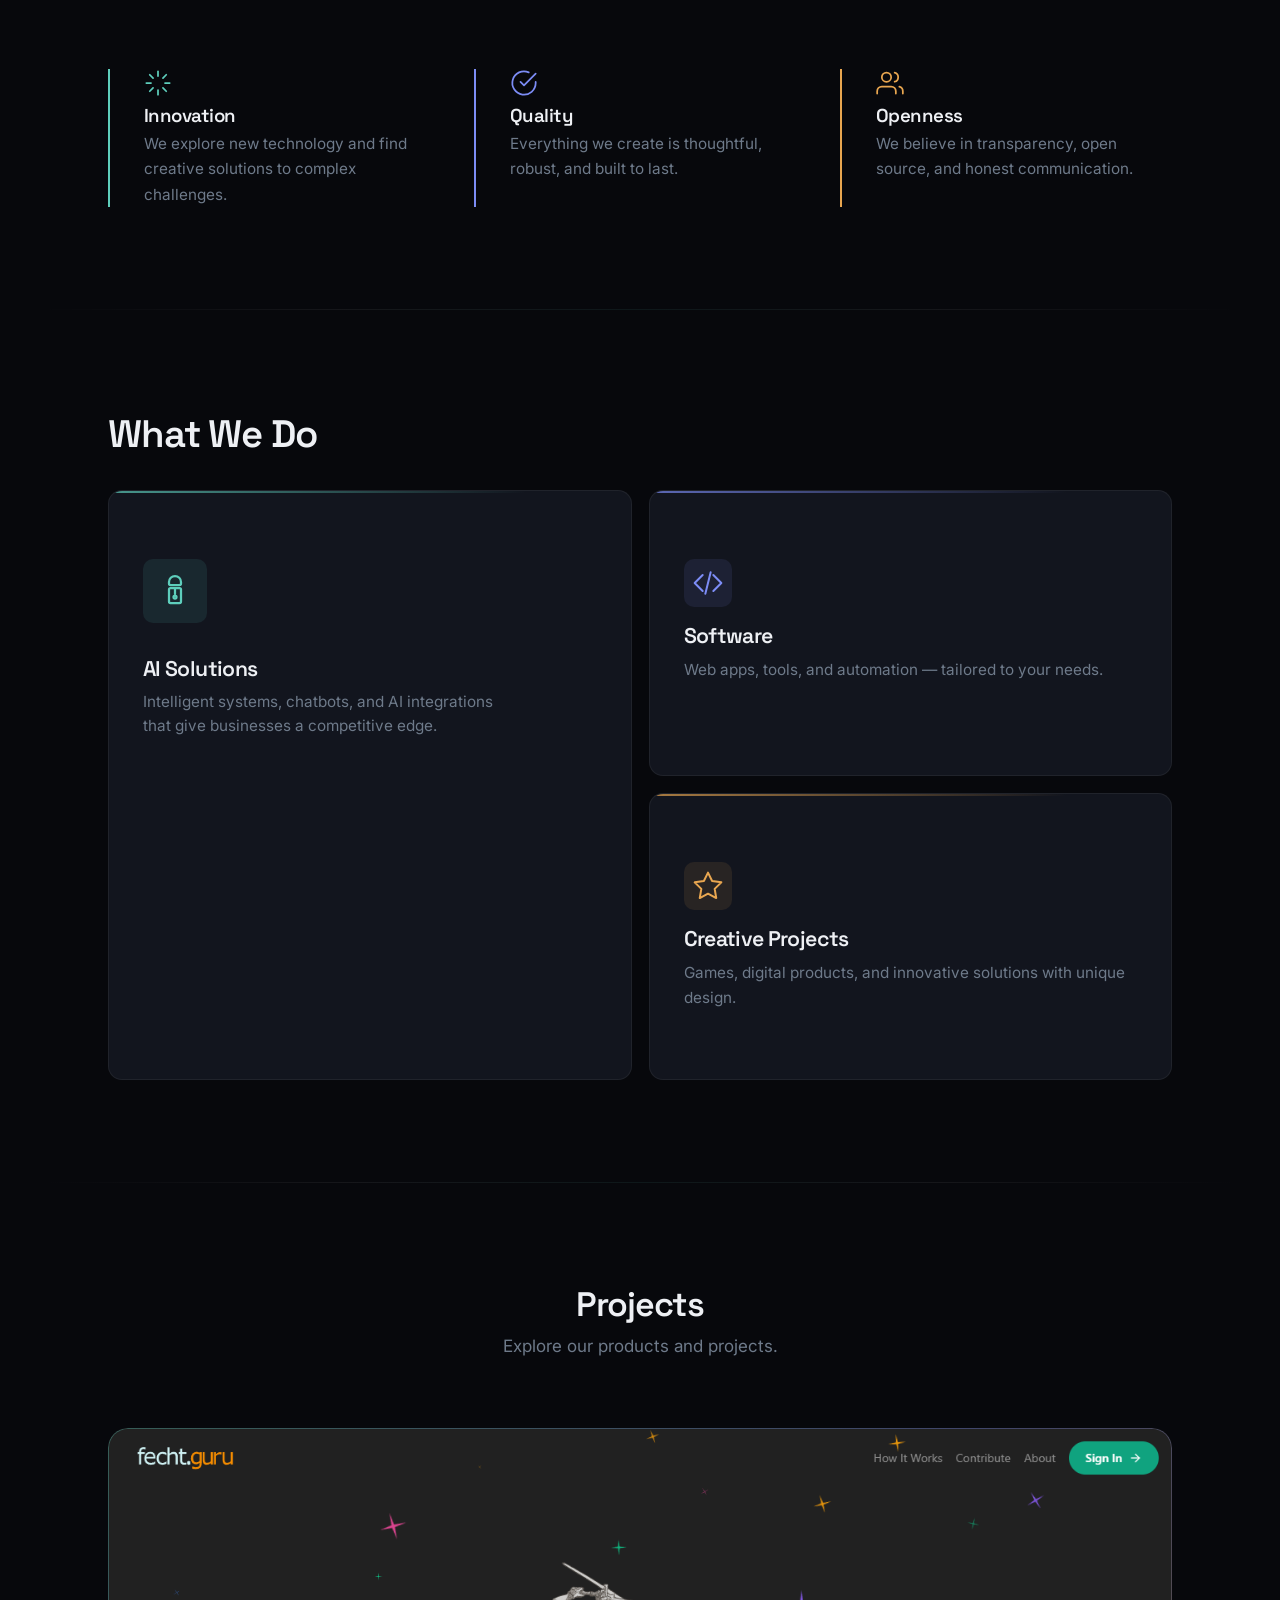
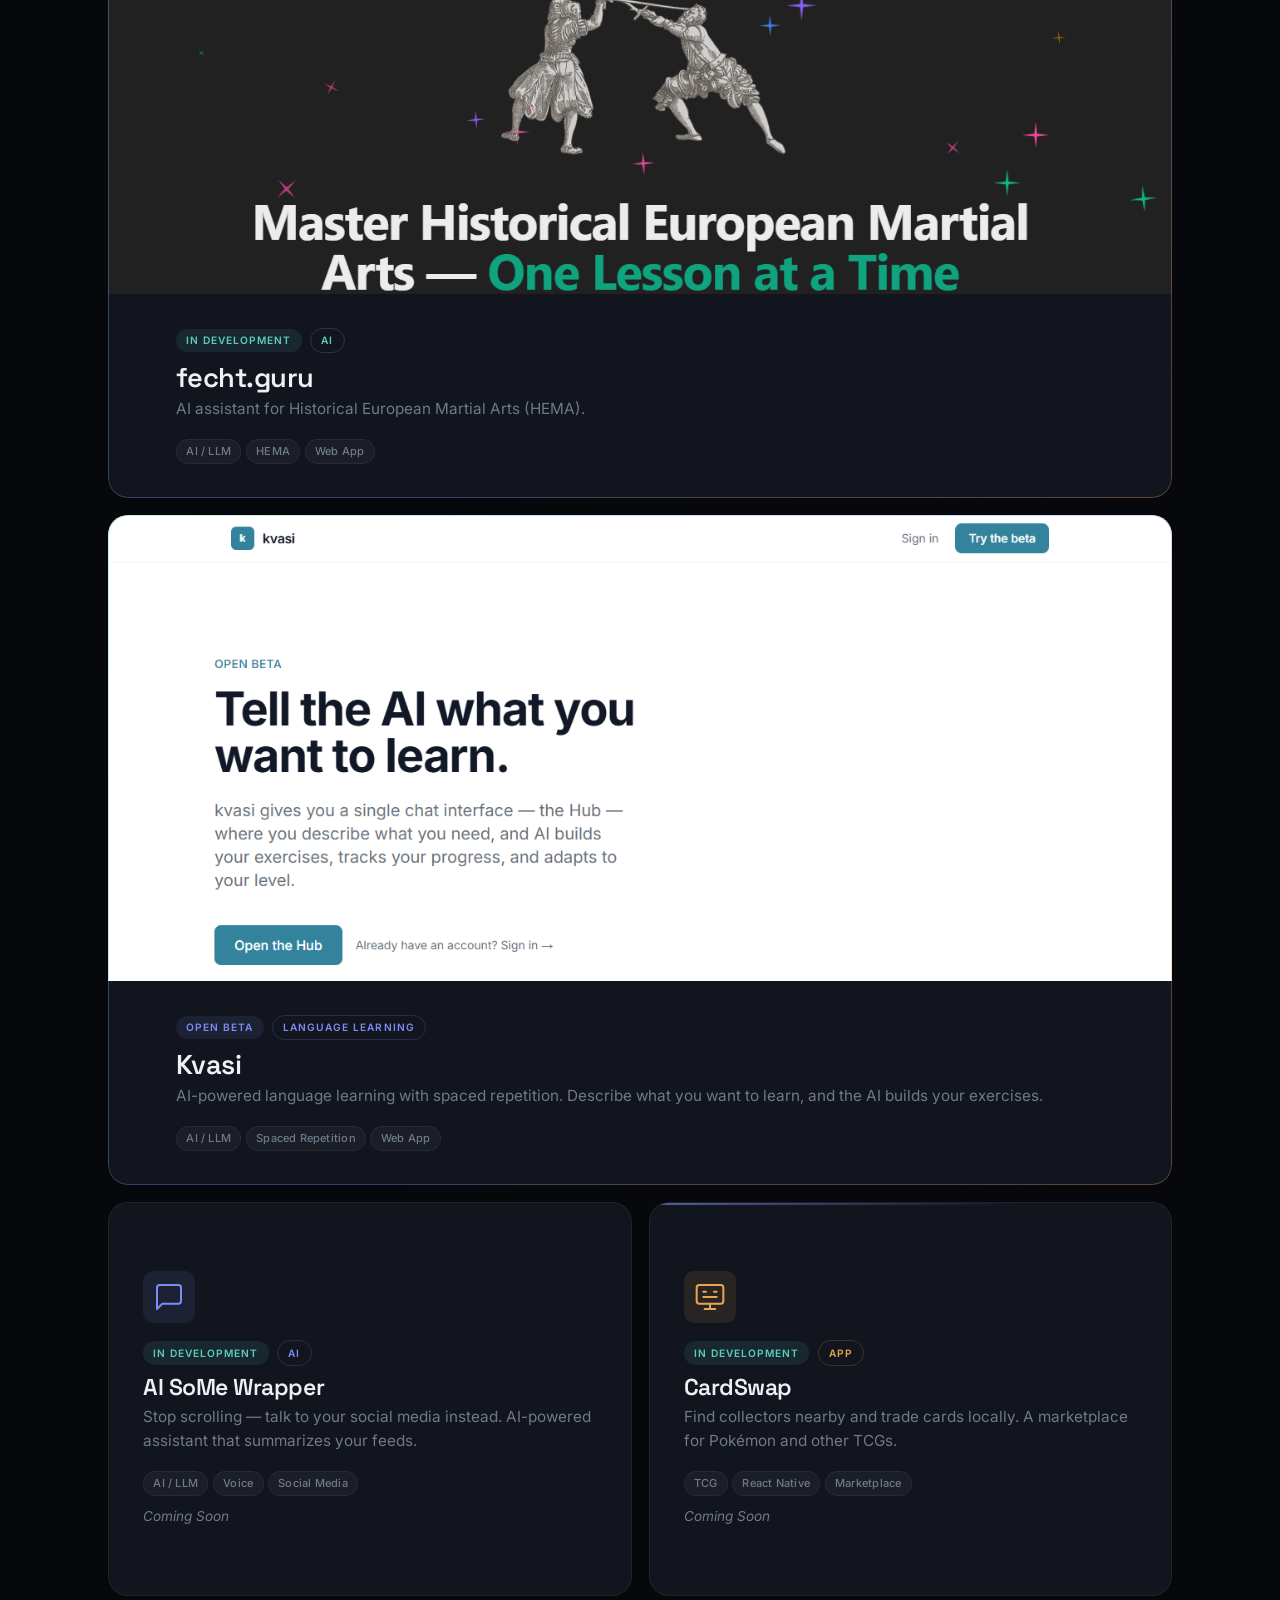
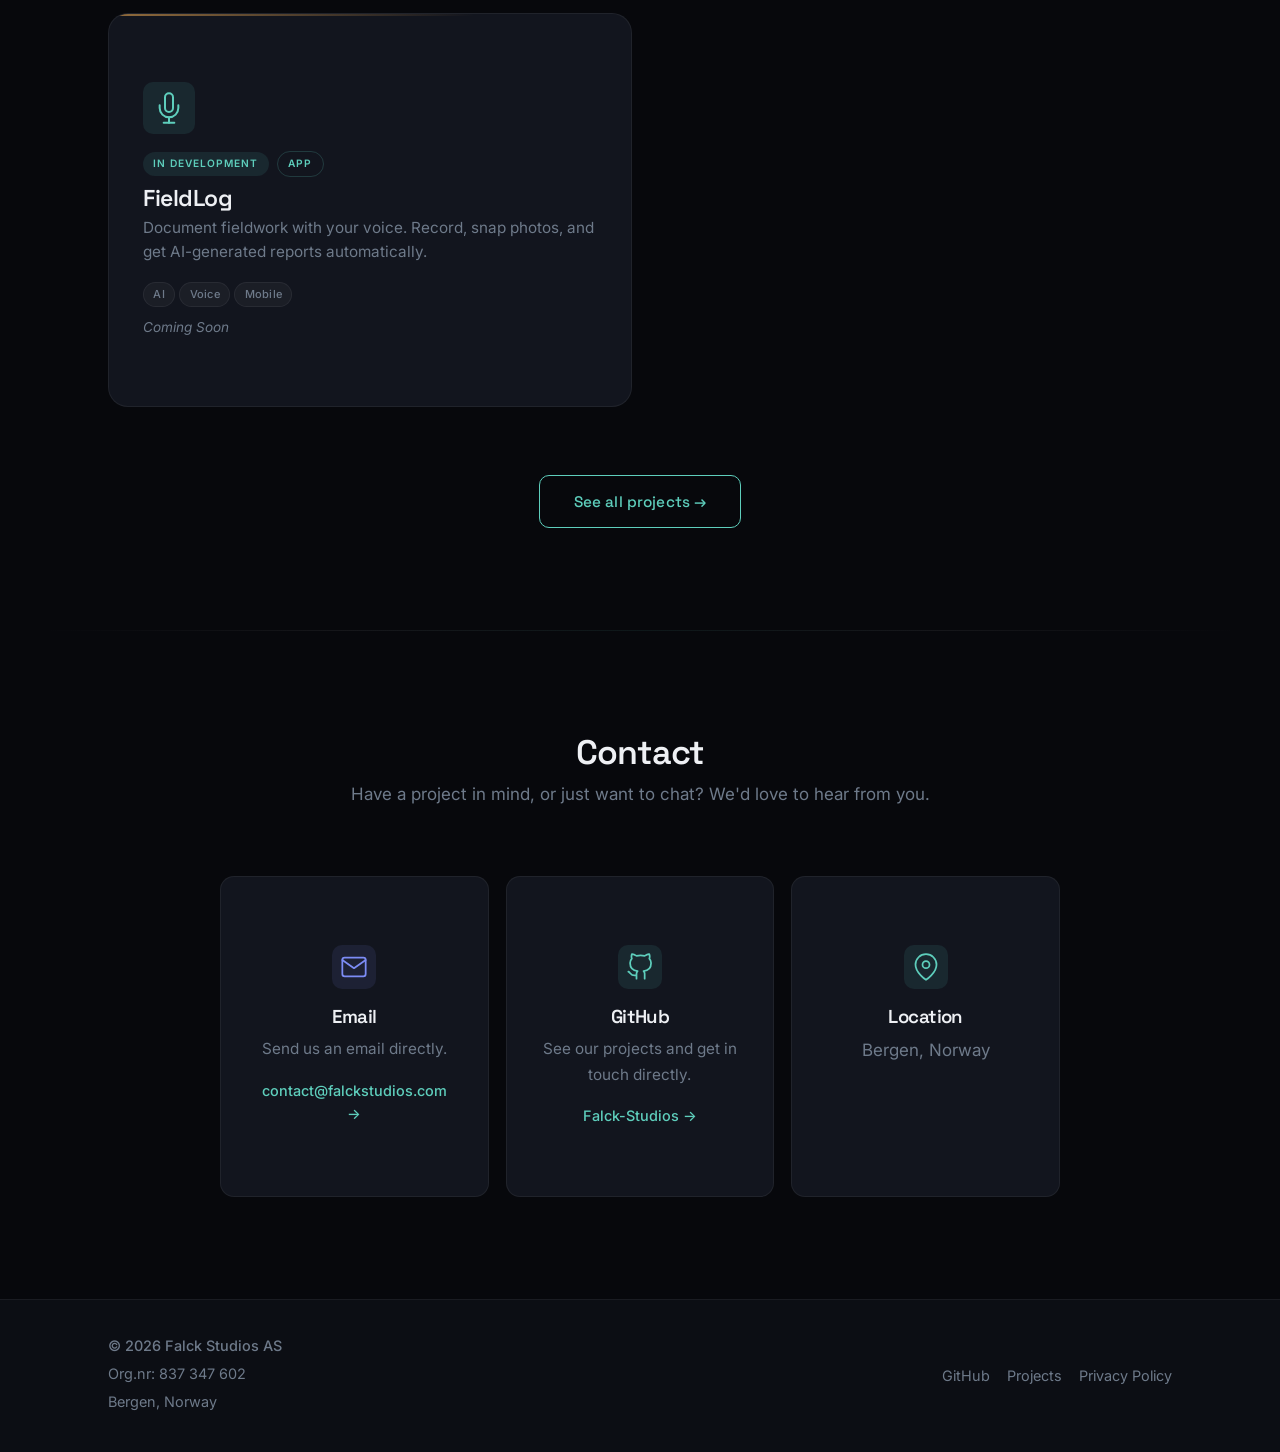
==== commit b94e8690: "Refactor code structure for improved readability and maintainability" ====
--- a/index.html
+++ b/index.html
@@ -241,6 +241,29 @@
               </div>
             </a>
 
+            <!-- Kvasi — AI language learning, public beta -->
+            <a href="https://kvasi.io" target="_blank" rel="noopener noreferrer" class="proj-card proj-card--hero">
+              <div class="proj-card__img">
+                <img src="images/kvasi-preview.png" alt="Kvasi — AI-drevet språklæring" loading="lazy" width="1280" height="720">
+                <div class="proj-card__img-overlay">
+                  <span class="proj-card__visit" data-i18n="projects.visitHomepage">Besøk hjemmeside →</span>
+                </div>
+              </div>
+              <div class="proj-card__body">
+                <div class="proj-card__meta">
+                  <span class="proj-card__badge proj-card__badge--beta" data-i18n="projects.badge.beta">Åpen beta</span>
+                  <span class="proj-card__cat proj-card__cat--indigo" data-i18n="projectsPage.category.language">Språklæring</span>
+                </div>
+                <h3 class="proj-card__name">Kvasi</h3>
+                <p class="proj-card__desc" data-i18n="projects.kvasi.desc">AI-drevet språklæring med repetisjonssystem. Beskriv hva du vil lære, og AI-en bygger øvelsene for deg.</p>
+                <div class="proj-card__tags">
+                  <span>AI / LLM</span>
+                  <span data-i18n="projectsPage.tag.spacedRep">Repetisjon</span>
+                  <span>Web App</span>
+                </div>
+              </div>
+            </a>
+
             <!-- AI SoMe Wrapper -->
             <div class="proj-card proj-card--side">
               <div class="proj-card__icon proj-card__icon--indigo" aria-hidden="true">
--- a/css/style.css
+++ b/css/style.css
@@ -952,6 +952,11 @@
   border-radius: 100px;
 }
 
+.proj-card__badge--beta {
+  color: var(--color-accent-2);
+  background: var(--color-accent-2-glow);
+}
+
 .proj-card__cat {
   font-size: 0.6rem;
   font-weight: 600;
@@ -1602,6 +1607,11 @@
   background: var(--color-accent-glow);
 }
 
+.showcase-card__badge--beta {
+  color: var(--color-accent-2);
+  background: var(--color-accent-2-glow);
+}
+
 .showcase-card__category {
   font-size: 0.6rem;
   font-weight: 600;
